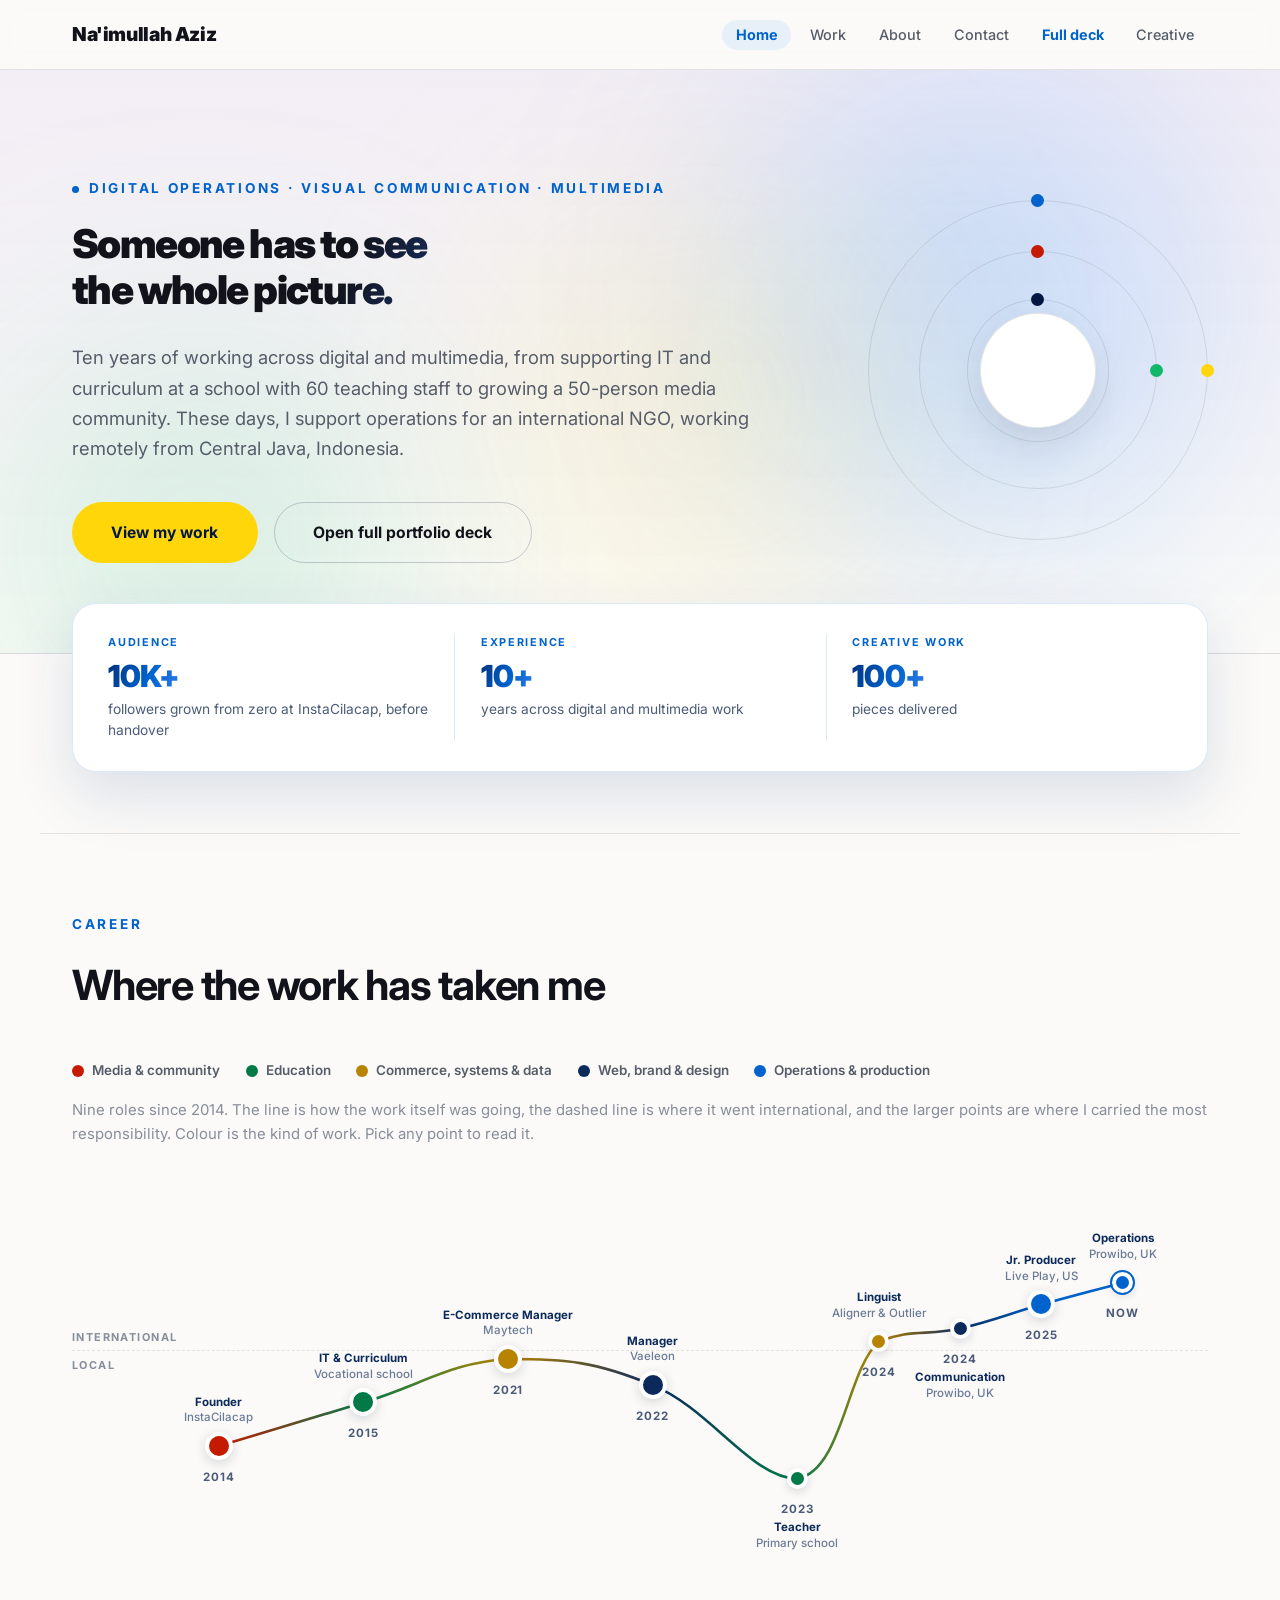
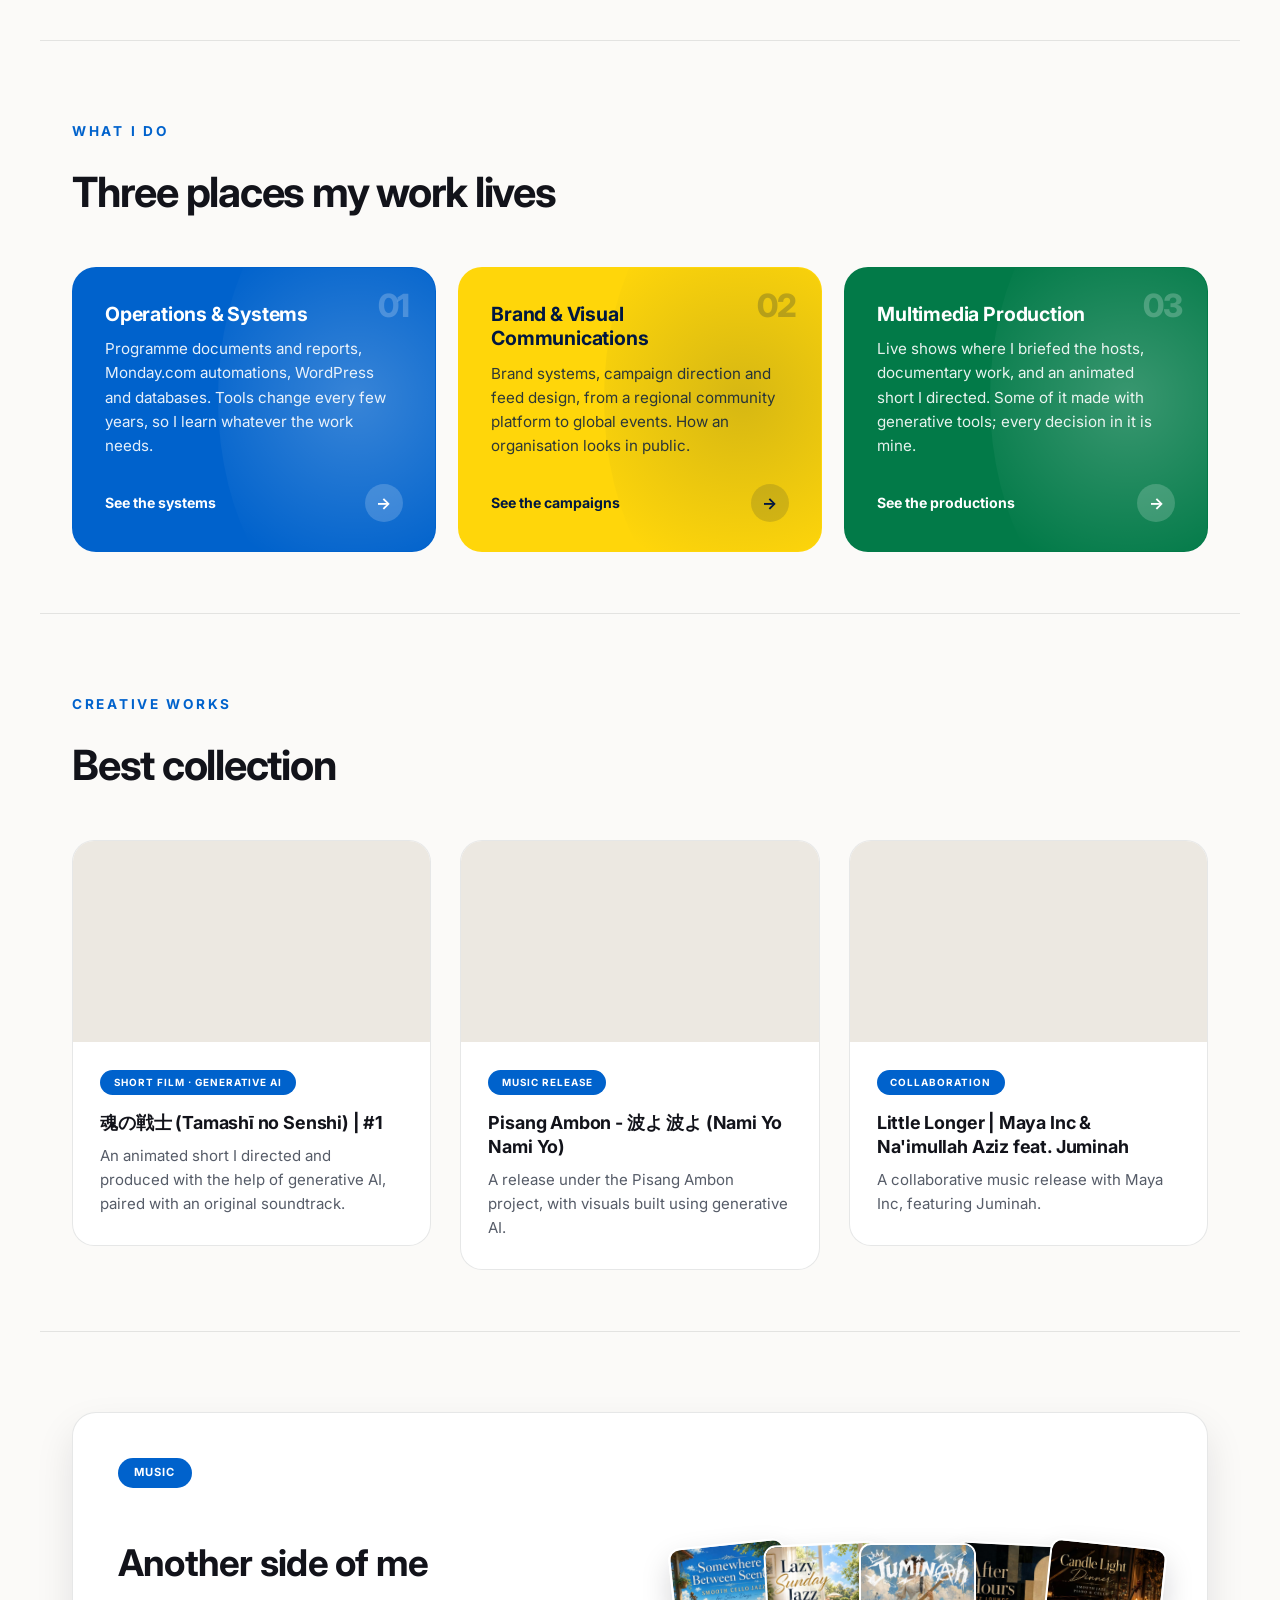
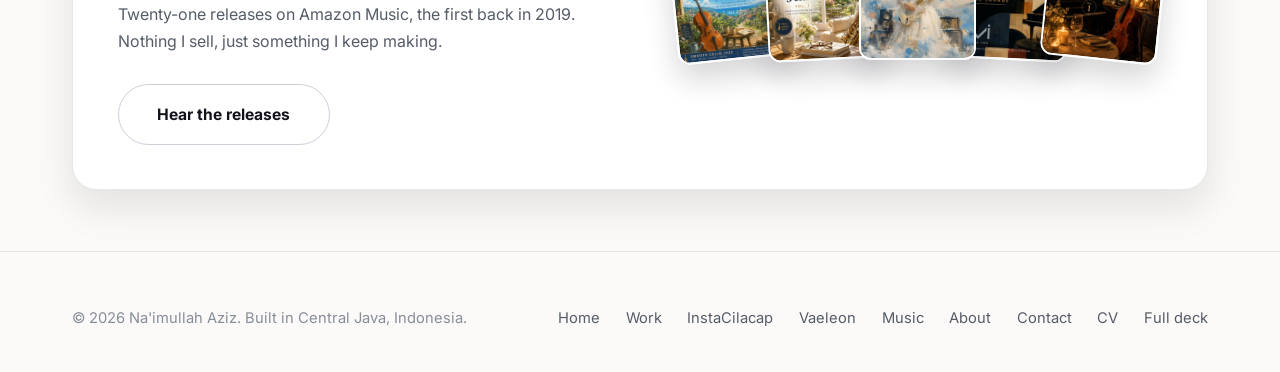
==== index.html @ 2774ae56 "Remove the Prowibo work links, and soften the home page hero The Prowibo card on the work page no lo" ====
﻿<!DOCTYPE html>
<html lang="en">
<head>
    <meta charset="UTF-8">
    <meta name="viewport" content="width=device-width, initial-scale=1.0">
    <title>Na'imullah Aziz | Digital &amp; Creative Portfolio</title>

    <!-- TODO: taruh gambar preview 1200x630 di assets/img/og-cover.jpg -->
    <meta name="description" content="Operations and communications, visual design, and multimedia production. Based in Central Java, Indonesia.">
    <link rel="canonical" href="https://naimullahaziz.github.io/">
    <meta property="og:type" content="website">
    <meta property="og:url" content="https://naimullahaziz.github.io/">
    <meta property="og:title" content="Na'imullah Aziz | Digital &amp; Creative Portfolio">
    <meta property="og:description" content="Operations and communications, visual design, and multimedia production. Based in Central Java, Indonesia.">
    <meta property="og:image" content="https://naimullahaziz.github.io/assets/img/og-cover.jpg">
    <meta name="twitter:card" content="summary_large_image">
    <meta name="twitter:title" content="Na'imullah Aziz | Digital &amp; Creative Portfolio">
    <meta name="twitter:description" content="Operations and communications, visual design, and multimedia production. Based in Central Java, Indonesia.">
    <meta name="twitter:image" content="https://naimullahaziz.github.io/assets/img/og-cover.jpg">
    <meta name="theme-color" content="#FBFAF8">

    <link rel="icon" href="data:image/svg+xml,%3Csvg xmlns='http://www.w3.org/2000/svg' viewBox='0 0 64 64'%3E%3Crect width='64' height='64' rx='14' fill='%23001741'/%3E%3Ctext x='32' y='43' font-family='Inter,Arial,sans-serif' font-size='30' font-weight='900' fill='%23ffffff' text-anchor='middle'%3ENA%3C/text%3E%3C/svg%3E">

    <script>document.documentElement.classList.add('js');</script>

    <link rel="preconnect" href="https://fonts.googleapis.com">
    <link rel="preconnect" href="https://fonts.gstatic.com" crossorigin>
    <link href="https://fonts.googleapis.com/css2?family=Inter:wght@300;400;500;700;900&display=swap" rel="stylesheet">
    <link rel="stylesheet" href="assets/css/main.css">
</head>
<body>

    <a class="skip-link" href="#main">Skip to content</a>

    <nav>
        <div class="container nav-content">
            <a class="logo" href="index.html" style="text-decoration:none;color:inherit;">Na'imullah Aziz</a>
            <button class="nav-toggle" id="nav-toggle" aria-expanded="false" aria-controls="nav-links" aria-label="Toggle navigation menu">
                <span></span>
            </button>
            <div class="nav-links" id="nav-links">
                <a href="index.html" aria-current="page">Home</a>

                <div class="nav-group">
                    <button type="button" class="nav-parent" aria-expanded="false" aria-controls="nav-work">Work</button>
                    <div class="nav-menu" id="nav-work" hidden>
                        <a href="work.html">By role</a>
                        <a href="cv.html">CV</a>
                    </div>
                </div>

                <a href="about.html">About</a>
                <a href="contact.html">Contact</a>
                <a href="#" class="nav-accent" data-deck data-iframe="https://www.canva.com/design/DAGU3RvRqQU/Gkyj56FhjJ_AcBzM4mVnHQ/view?embed">Full deck</a>

                <div class="nav-group">
                    <button type="button" class="nav-parent" aria-expanded="false" aria-controls="nav-creative">Creative</button>
                    <div class="nav-menu" id="nav-creative" hidden>
                        <a href="music.html">Music</a>
                    </div>
                </div>
            </div>
        </div>
    </nav>
    <header class="hero" id="top">
        <div class="hero-glow one" aria-hidden="true"></div>
        <div class="hero-glow two" aria-hidden="true"></div>
        <div class="hero-glow three" aria-hidden="true"></div>
        <div class="container hero-grid">
          <div class="hero-copy">
            <span class="hero-eyebrow">Digital Operations &middot; Visual Communication &middot; Multimedia</span>
            <h1>Someone has to see<br>the whole picture.</h1>
            <p>Ten years of working across digital and multimedia, from supporting IT and curriculum at a school with 60 teaching staff to growing a 50-person media community. These days, I support operations for an international NGO, working remotely from Central Java, Indonesia.</p>
            <div class="hero-actions">
                <a href="work.html" class="btn btn-cta">View my work</a>
                <button type="button" class="btn btn-ghost" data-deck data-iframe="https://www.canva.com/design/DAGU3RvRqQU/Gkyj56FhjJ_AcBzM4mVnHQ/view?embed">
                    Open full portfolio deck
                </button>
            </div>
          </div>

          <div class="hero-visual">
            <div class="orbit-wrap" aria-hidden="true">
              <div class="orbit r1"><span class="dot b"></span><span class="dot y right"></span></div>
              <div class="orbit r2"><span class="dot r"></span><span class="dot v right"></span></div>
              <div class="orbit r3"><span class="dot t"></span></div>
              <div class="orbit-core">
                <span class="rotator">
                  <span>Operations</span>
                  <span>Visual</span>
                  <span>Multimedia</span>
                </span>
              </div>
            </div>
          </div>
        </div>
    </header>

    <main id="main">
    <!-- SECTION: ANGKA SEKILAS
         Kartu melayang yang sama dengan halaman studi kasus (.meta-float),
         menumpang tepi bawah hero. Versi tiga kolom lewat .meta-float-3.
         Angkanya dihitung naik oleh main.js dari data-count; teks di dalam
         elemennya adalah nilai akhirnya, jadi tanpa JavaScript pun angkanya
         tetap benar. Semuanya harus sama dengan yang tertulis di about.html. -->
    <section id="glance" class="container">
        <div class="meta-grid meta-float meta-float-3 reveal">
            <div class="meta-item">
                <span class="meta-label">Audience</span>
                <span class="meta-value" data-count="10" data-suffix="K+">10K+</span>
                <span class="meta-note">followers grown from zero at InstaCilacap, before handover</span>
            </div>
            <div class="meta-item">
                <span class="meta-label">Experience</span>
                <span class="meta-value" data-count="10" data-suffix="+">10+</span>
                <span class="meta-note">years across digital and multimedia work</span>
            </div>
            <div class="meta-item">
                <span class="meta-label">Creative work</span>
                <span class="meta-value" data-count="100" data-suffix="+">100+</span>
                <span class="meta-note">pieces delivered</span>
            </div>
        </div>
    </section>

    <!-- SECTION: TIMELINE KARIER
         Sembilan titik, sama dengan sembilan peran di cv.html dan di
         assets/docs/naimullah-aziz-cv.pdf. Kalau salah satu berubah,
         ubah ketiganya.

         Jaraknya dua rentang, lewat data-pivot dan data-pivot-at: 2014
         sampai 2023 menempati 64% lebar, 2023 sampai sekarang 36%, masing-
         masing rata di dalam rentangnya. Rentang pertama memang sembilan
         tahun dan yang kedua tiga, jadi yang pertama harus lebih panjang.
         Tidak dibuat benar-benar sebanding waktu (itu akan 75:25), karena
         lima peran terakhir akan bertumpuk dan tidak bisa diklik. Tanggal
         aslinya tetap tertulis di tiap titik dan di jendela keterangannya.

         Kelas .is-lead menandai peran tempat dia memimpin orang.
         Jangan ditempel ke peran lain tanpa dasar. -->
    <section id="journey" class="container hue-blue">
        <div class="section-header reveal">
            <span>Career</span>
            <h2>Where the work has taken me</h2>
        </div>

        <ul class="tl-legend tl-legend-ink reveal">
            <li class="hue-red"><span class="tl-key" aria-hidden="true"></span>Media &amp; community</li>
            <li class="hue-green"><span class="tl-key" aria-hidden="true"></span>Education</li>
            <li class="hue-yellow"><span class="tl-key" aria-hidden="true"></span>Commerce, systems &amp; data</li>
            <li class="hue-navy"><span class="tl-key" aria-hidden="true"></span>Web, brand &amp; design</li>
            <li class="hue-blue"><span class="tl-key" aria-hidden="true"></span>Operations &amp; production</li>
        </ul>

        <p class="tl-hint reveal">Nine roles since 2014. The line is how the work itself was going, the dashed line is where it went international, and the larger points are where I carried the most responsibility. Colour is the kind of work. Pick any point to read it.</p>

        <div class="tl-wrap reveal">
            <div class="tl-track tl-minimal" data-labels="minimal" data-pivot="4" data-pivot-at="0.64">
                <!-- Grafik naik turun. Tinggi tiap titik datang dari data-level
                     di elemennya, dan main.js yang menggambar kurvanya melewati
                     titik-titik itu. Jadi yang diubah cukup data-level.

                     Sumbu tegaknya KONDISI KARIER menurut Na'im sendiri, bukan
                     ukuran objektif apa pun. Ukuran titik menandai besarnya
                     tanggung jawab, bisa karena memimpin orang atau karena
                     memegang klien dan anggaran besar. -->
                <!-- Garis pencapaian. Semua peran lokal ada di bawahnya dan semua
                     peran internasional di atasnya, jadi tingginya HARUS dijaga:
                     kalau ada data-level lokal yang melewati level internasional
                     terendah, garis ini kehilangan artinya. -->
                <span class="tl-band tl-band-hi" aria-hidden="true">International</span>
                <span class="tl-band tl-band-lo" aria-hidden="true">Local</span>
                <span class="tl-divider" aria-hidden="true"></span>

                <svg class="tl-path" viewBox="0 0 1200 420" preserveAspectRatio="none" aria-hidden="true">
                    <!-- d diisi main.js dari data-level, jangan ditulis tangan. -->
                    <path id="tl-route"
                          fill="none"
                          stroke-linecap="round"
                          stroke-linejoin="round"
                          vector-effect="non-scaling-stroke" />
                </svg>

                <div class="tl-item hue-red" data-zone="Local" data-level="20">
                    <button type="button" class="tl-dot is-lead" aria-haspopup="dialog"></button>
                        <span class="tl-year">2014</span>
                    <span class="tl-tag">Founder<br>InstaCilacap</span>
                    <div class="tl-details" hidden>
                        <span class="tl-when">2014 &ndash; 2015</span>
                        <h3 class="tl-role">Founder</h3>
                        <p class="tl-org">InstaCilacap &middot; Central Java, Indonesia</p>
                        <span class="cv-scope">Around 50 contributors, 9 running it</span>
                        <!-- Pratinjau foto dan tombolnya disalin main.js ke dalam
                             jendela pop-up: .tl-extra masuk setelah cv-scope,
                             .tl-cta paling akhir.

                             Berkasnya versi kecil 420px di folder thumb/, sudah
                             dipotong bujur sangkar sejak awal. Yang besar tidak
                             dipakai di sini: gambar di dalam wadah hidden tidak
                             pernah dimuat sampai disalin ke jendela, jadi kalau
                             berkasnya besar, bingkainya sempat kosong dulu.
                             SENGAJA tanpa loading="lazy" karena alasan itu. -->
                        <div class="tl-extra">
                            <a class="tl-shots" href="project-instacilacap.html" aria-label="Open the InstaCilacap case study">
                                <img src="assets/img/instacilacap/thumb/first-uploads.webp" alt="A grid of early InstaCilacap photographs of the coast, roads and daily life around the town" width="420" height="420">
                                <img src="assets/img/instacilacap/thumb/nusakambangan-kalipat.webp" alt="Members on a beach on Nusakambangan island" width="420" height="420">
                                <img src="assets/img/instacilacap/thumb/photoride-charity.webp" alt="Cyclists filling a street during the Photo Ride for Charity" width="420" height="420">
                            </a>
                        </div>
                        <ul>
                            <li><b>Founded and led a regional media community of around 50 contributors</b>, run by a core of nine covering shooting, selection and publishing across media and journalism.</li>
                            <li>Set editorial direction and coordinated contributions into a consistent publishing rhythm, then handed it to the core team on leaving.</li>
                        </ul>
                        <div class="tl-cta">
                            <a class="btn btn-cta" href="project-instacilacap.html">See the journey</a>
                        </div>
                    </div>
                </div>

                <div class="tl-item hue-green" data-level="40">
                    <button type="button" class="tl-dot is-lead" aria-haspopup="dialog"></button>
                        <span class="tl-year">2015</span>
                    <span class="tl-tag">IT &amp; Curriculum<br>Vocational school</span>
                    <div class="tl-details" hidden>
                        <span class="tl-when">Apr 2015 &ndash; Jul 2023</span>
                        <h3 class="tl-role">Vocational High School Teacher, IT &amp; Curriculum</h3>
                        <p class="tl-org">Muhammadiyah &middot; Central Java, Indonesia</p>
                        <span class="cv-scope">60 teaching staff, several hundred students</span>
                        <ul>
                            <li><b>Held IT and curriculum for a school of 60 teaching staff and several hundred students</b>, planning and coordinating the IT curriculum across year groups.</li>
                            <li><b>Brought teaching staff and students up to date</b> on current digital systems and tools, and was regularly invited to speak as a subject resource.</li>
                            <li>Built and managed the school's digital presence from scratch, covering website, YouTube and Instagram, and handed over all channels to staff.</li>
                        </ul>
                    </div>
                </div>

                <div class="tl-item hue-yellow" data-level="60">
                    <button type="button" class="tl-dot is-lead" aria-haspopup="dialog"></button>
                        <span class="tl-year">2021</span>
                    <span class="tl-tag">E-Commerce Manager<br>Maytech</span>
                    <div class="tl-details" hidden>
                        <span class="tl-when">Jan 2021 &ndash; Jul 2022</span>
                        <h3 class="tl-role">E-Commerce Manager</h3>
                        <p class="tl-org">Maytech &middot; Central Java, Indonesia</p>
                        <span class="cv-scope">Client procurement budgets up to IDR 1 billion</span>
                        <ul>
                            <li><b>Handled client procurement budgets of up to IDR 1 billion</b> covering hardware, software and chemistry laboratory equipment: sourcing, pricing, margin and catalogue through to completed sale.</li>
                            <li>Supplied IT equipment to schools through Indonesia's government procurement platform (SIPLah).</li>
                            <li>Managed the online store end to end, plus the company website, hosting, orders and buyer communication.</li>
                        </ul>
                    </div>
                </div>

                <div class="tl-item hue-navy" data-level="48">
                    <button type="button" class="tl-dot is-lead" aria-haspopup="dialog"></button>
                        <span class="tl-year">2022</span>
                    <span class="tl-tag">Manager<br>Vaeleon</span>
                    <div class="tl-details" hidden>
                        <span class="tl-when">Dec 2022 &ndash; Jan 2024</span>
                        <h3 class="tl-role">Manager</h3>
                        <p class="tl-org">Vaeleon (formerly Divity) &middot; Central Java, Indonesia</p>
                        <span class="cv-scope">Team of 5, reporting to the CEO</span>
                        <ul>
                            <li><b>Led a team of five</b>, allocating work across web and design projects and reporting to the CEO.</li>
                            <li>Delivered WordPress builds for clients, including theme and plugin setup, hosting and domains.</li>
                            <li>Oversaw brand and graphic work from client brief through to launch.</li>
                        </ul>
                        <div class="tl-cta">
                            <a class="btn btn-cta" href="project-vaeleon.html">See the brand system</a>
                        </div>
                    </div>
                </div>

                <div class="tl-item hue-green" data-level="5">
                    <button type="button" class="tl-dot" aria-haspopup="dialog"></button>
                        <span class="tl-year">2023</span>
                    <span class="tl-tag">Teacher<br>Primary school</span>
                    <div class="tl-details" hidden>
                        <span class="tl-when">Jul 2023 &ndash; Jul 2024</span>
                        <h3 class="tl-role">Elementary School Teacher</h3>
                        <p class="tl-org">Dinas Pendidikan Pemuda &amp; Olahraga &middot; Central Java, Indonesia</p>
                        <ul>
                            <li>Taught at primary level in a state school, planning and delivering daily lessons for a full class, and produced video and visual content documenting school activities.</li>
                        </ul>
                    </div>
                </div>

                <div class="tl-item hue-yellow" data-zone="International" data-level="68">
                    <button type="button" class="tl-dot" aria-haspopup="dialog"></button>
                        <span class="tl-year">2024</span>
                    <span class="tl-tag">Linguist<br>Alignerr &amp; Outlier</span>
                    <div class="tl-details" hidden>
                        <span class="tl-when">Jan 2024 &ndash; Jan 2025</span>
                        <h3 class="tl-role">Indonesian Linguist</h3>
                        <p class="tl-org">Alignerr &amp; Outlier &middot; United States &middot; Remote &middot; Freelance</p>
                        <ul>
                            <li>Reviewed and evaluated AI-generated Indonesian text for accuracy and fluency, providing written corrections to detailed platform standards.</li>
                        </ul>
                    </div>
                </div>

                <div class="tl-item hue-navy" data-level="74" data-label="below">
                    <button type="button" class="tl-dot" aria-haspopup="dialog"></button>
                        <span class="tl-year">2024</span>
                    <span class="tl-tag">Communication<br>Prowibo, UK</span>
                    <div class="tl-details" hidden>
                        <span class="tl-when">Dec 2024 &ndash; Jul 2025</span>
                        <h3 class="tl-role">Communication Assistant</h3>
                        <p class="tl-org">Professors Without Borders &middot; London, United Kingdom &middot; Remote</p>
                        <ul>
                            <li>Supported the Social Media Manager and Operations Manager, working mainly on visual design and content preparation.</li>
                            <li>Produced visual materials for campaigns promoting access to quality education.</li>
                        </ul>
                    </div>
                </div>

                <div class="tl-item hue-blue" data-level="85">
                    <button type="button" class="tl-dot is-lead" aria-haspopup="dialog"></button>
                        <span class="tl-year">2025</span>
                    <span class="tl-tag">Jr. Producer<br>Live Play, US</span>
                    <div class="tl-details" hidden>
                        <span class="tl-when">Jul 2025 &ndash; Oct 2025</span>
                        <h3 class="tl-role">Jr. Producer</h3>
                        <p class="tl-org">Live Play Mobile Inc. &middot; San Francisco, United States &middot; Remote</p>
                        <ul>
                            <li><b>Produced live host-led shows</b> under senior oversight, preparing scripts and content and briefing hosts before each session.</li>
                            <li><b>Directed hosts and players</b> through pre-show preparation and live broadcasts, running real-time technical operations and troubleshooting on air.</li>
                            <li>Worked with content and design teams to integrate visuals and interactive elements.</li>
                        </ul>
                    </div>
                </div>

                <div class="tl-item hue-blue is-now" data-level="95">
                    <button type="button" class="tl-dot" aria-haspopup="dialog"></button>
                        <span class="tl-year">Now</span>
                    <span class="tl-tag">Operations<br>Prowibo, UK</span>
                    <div class="tl-details" hidden>
                        <span class="tl-when">Oct 2025 &ndash; Present</span>
                        <h3 class="tl-role">Operations Assistant</h3>
                        <p class="tl-org">Professors Without Borders &middot; London, United Kingdom &middot; Remote</p>
                        <ul>
                            <li>Trusted to <b>organise content across programmes</b>, working to the CEO's direction within an internationally distributed team.</li>
                            <li>Manage and update website content, including programme pages and other digital materials.</li>
                            <li>Plan and publish LinkedIn and social media content, create visual materials for campaigns, and support programme documentation and online sessions.</li>
                        </ul>
                    </div>
                </div>

            </div>
        </div>

    </section>


    <!-- SECTION: RINGKASAN -->
    <section id="summary" class="container">
        <div class="section-header reveal">
            <span>What I do</span>
            <h2>Three places my work lives</h2>
        </div>
        <!-- door-cards adalah kelas khusus kartu beranda ini.
             JANGAN memakai .home-cards saja untuk menata warnanya, karena
             work.html juga memakai .home-cards untuk kartu studi kasus
             Vaeleon, dan aturannya akan ikut terbawa ke sana. -->
        <div class="home-cards door-cards">
            <a class="home-card hue-blue reveal" href="work.html#operations">
                <span class="blob" aria-hidden="true"></span>
                <span class="door-no" aria-hidden="true">01</span>
                <h3>Operations &amp; Systems</h3>
                <p>Programme documents and reports, Monday.com automations, WordPress and databases. Tools change every few years, so I learn whatever the work needs.</p>
                <span class="go">See the systems <span class="arrow" aria-hidden="true">&#8594;</span></span>
            </a>
            <a class="home-card hue-yellow reveal" href="work.html#visual">
                <span class="blob" aria-hidden="true"></span>
                <span class="door-no" aria-hidden="true">02</span>
                <h3>Brand &amp; Visual Communications</h3>
                <p>Brand systems, campaign direction and feed design, from a regional community platform to global events. How an organisation looks in public.</p>
                <span class="go">See the campaigns <span class="arrow" aria-hidden="true">&#8594;</span></span>
            </a>
            <a class="home-card hue-green reveal" href="work.html#multimedia">
                <span class="blob" aria-hidden="true"></span>
                <span class="door-no" aria-hidden="true">03</span>
                <h3>Multimedia Production</h3>
                <p>Live shows where I briefed the hosts, documentary work, and an animated short I directed. Some of it made with generative tools; every decision in it is mine.</p>
                <span class="go">See the productions <span class="arrow" aria-hidden="true">&#8594;</span></span>
            </a>
        </div>

    </section>

    <!-- SECTION: CREATIVE WORKS
         Untuk mengganti video: tukar ID di dalam src iframe.
         ID adalah bagian setelah youtu.be/ atau setelah watch?v= -->
    <section id="featured" class="container">
        <div class="section-header reveal">
            <span>Creative works</span>
            <h2>Best collection</h2>
        </div>

        <div class="video-grid">

            <div class="video-card hue-blue reveal">
                <div class="embed-frame">
                    <iframe src="https://www.youtube.com/embed/2QRPN7Cj9MU"
                            title="Tamash&#299; no Senshi, episode 1"
                            loading="lazy"
                            allow="accelerometer; autoplay; clipboard-write; encrypted-media; gyroscope; picture-in-picture; web-share"
                            referrerpolicy="strict-origin-when-cross-origin"
                            allowfullscreen></iframe>
                </div>
                <div class="video-card-body">
                    <span class="badge">Short film &middot; Generative AI</span>
                    <h3>&#39746;&#12398;&#25126;&#22763; (Tamash&#299; no Senshi) | #1</h3>
                    <p>An animated short I directed and produced with the help of generative AI, paired with an original soundtrack.</p>
                </div>
            </div>

            <div class="video-card hue-blue reveal">
                <div class="embed-frame">
                    <iframe src="https://www.youtube.com/embed/6uYwWIo1lJg"
                            title="Creative work by Na'imullah Aziz"
                            loading="lazy"
                            allow="accelerometer; autoplay; clipboard-write; encrypted-media; gyroscope; picture-in-picture; web-share"
                            referrerpolicy="strict-origin-when-cross-origin"
                            allowfullscreen></iframe>
                </div>
                <div class="video-card-body">
                    <span class="badge">Music release</span>
                    <h3>Pisang Ambon - &#27874;&#12424; &#27874;&#12424; (Nami Yo Nami Yo)</h3>
                    <p>A release under the Pisang Ambon project, with visuals built using generative AI.</p>
                </div>
            </div>

            <div class="video-card hue-blue reveal">
                <div class="embed-frame">
                    <iframe src="https://www.youtube.com/embed/gM6KjFTIxJw"
                            title="Creative work by Na'imullah Aziz"
                            loading="lazy"
                            allow="accelerometer; autoplay; clipboard-write; encrypted-media; gyroscope; picture-in-picture; web-share"
                            referrerpolicy="strict-origin-when-cross-origin"
                            allowfullscreen></iframe>
                </div>
                <div class="video-card-body">
                    <span class="badge">Collaboration</span>
                    <h3>Little Longer | Maya Inc &amp; Na'imullah Aziz feat. Juminah</h3>
                    <p>A collaborative music release with Maya Inc, featuring Juminah.</p>
                </div>
            </div>

        </div>
    </section>


    <!-- SECTION: PITA MUSIK
         Sampulnya diambil dari assets/img/music/. Untuk menukar,
         cukup ganti lima src di bawah ini. -->
    <section id="music" class="container hue-blue">
        <div class="music-band reveal">
            <div class="music-band-copy">
                <span class="badge">Music</span>
                <h2>Another side of me</h2>
                <p>Twenty-one releases on Amazon Music, the first back in 2019. Nothing I sell, just something I keep making.</p>
                <a href="music.html" class="btn btn-ghost">Hear the releases</a>
            </div>
            <div class="music-band-art" aria-hidden="true">
                <img src="assets/img/music/somewhere-between-scenes-vol1.jpg" alt="" width="500" height="500" loading="lazy">
                <img src="assets/img/music/lazy-sunday-jazz-vol1.jpg" alt="" width="500" height="500" loading="lazy">
                <img src="assets/img/music/juminah.jpg" alt="" width="500" height="500" loading="lazy">
                <img src="assets/img/music/after-hours-jazz-lounge.jpg" alt="" width="500" height="500" loading="lazy">
                <img src="assets/img/music/candle-light-dinner-vol1.jpg" alt="" width="500" height="500" loading="lazy">
            </div>
        </div>
    </section>

    </main>

    <footer>
        <div class="container footer-inner">
            <p>&copy; 2026 Na'imullah Aziz. Built in Central Java, Indonesia.</p>
            <div class="footer-links">
                <a href="index.html">Home</a>
                <a href="work.html">Work</a>
                <a href="project-instacilacap.html">InstaCilacap</a>
                <a href="project-vaeleon.html">Vaeleon</a>
                <a href="music.html">Music</a>
                <a href="about.html">About</a>
                <a href="contact.html">Contact</a>
                <a href="cv.html">CV</a>
                <a href="#" data-deck data-iframe="https://www.canva.com/design/DAGU3RvRqQU/Gkyj56FhjJ_AcBzM4mVnHQ/view?embed">Full deck</a>
            </div>
        </div>
    </footer>

    <script src="assets/js/main.js"></script>
</body>
</html>
---- assets/css/main.css ----
﻿        /* =========================================================
           TEMA TERANG (default).
           Tema gelap masih tersimpan: tambahkan data-theme="dark"
           pada tag <html> untuk menghidupkannya kembali.
           ========================================================= */
        :root {
            --bg-color: #FBFAF8;
            --surface-color: #FFFFFF;
            --surface-hover: #F4F1EC;
            --text-primary: #12131A;
            --text-secondary: #565C68;
            --text-muted: #878D99;
            --border-color: rgba(18, 19, 26, 0.10);

            --nav-bg: rgba(251, 250, 248, 0.82);
            --nav-solid: #FBFAF8;
            --hero-wash: linear-gradient(180deg, rgba(109, 40, 217, 0.06) 0%, rgba(251, 250, 248, 0) 100%);
            --chip-bg: rgba(18, 19, 26, 0.04);
            --ghost-border: rgba(0, 23, 65, 0.20);
            --img-bg: #ECE8E1;
            --placeholder-stripe: rgba(18, 19, 26, 0.04);
            --scrim: rgba(18, 19, 26, 0.45);
            --shadow-card: 0 18px 38px rgba(18, 19, 26, 0.10);
            --shadow-feature: 0 22px 46px rgba(18, 19, 26, 0.13);
            --on-accent: #FFFFFF;
            --on-media: #FFFFFF;
            --on-media-dim: rgba(255, 255, 255, 0.82);
            --media-scrim: linear-gradient(180deg, rgba(10, 10, 14, 0) 28%, rgba(10, 10, 14, 0.9) 100%);
            --headline-gradient: linear-gradient(115deg, #12131A 0%, #12131A 20%, #2563EB 42%, #7C3AED 58%, #12131A 82%);

            /* Palet lima warna.
               "deep"  dipakai untuk teks di atas latar terang (butuh 4.5:1).
               "pop"   dipakai untuk isian badge dan glow (boleh menyala).
               "on"    warna teks di atas isian pop itu. */
            /* Vaeleon: Electric Blue #007BFF, Vibrant Amber #FFB800,
               Dynamic Red #FF2A00, Deep Navy #001741.
               "deep" memakai varian Text yang lebih gelap karena panduannya
               menyatakan warna isian penuh gagal kontras pada teks seukuran body.
               "rgb" tetap memakai warna terang aslinya, karena hanya dipakai
               untuk glow dan tint yang tidak memuat teks. */
            --c-navy:   #001741;  --c-navy-pop:   #001741;  --c-navy-rgb:   0, 23, 65;     --c-navy-on:   #FFFFFF;
            --c-blue:   #0062CC;  --c-blue-pop:   #0062CC;  --c-blue-rgb:   0, 123, 255;   --c-blue-on:   #FFFFFF;
            --c-green:  #027A48;  --c-green-pop:  #027A48;  --c-green-rgb:  18, 183, 106;  --c-green-on:  #FFFFFF;
            --c-yellow: #A66A00;  --c-yellow-pop: #FFD60A;  --c-yellow-rgb: 255, 214, 10;  --c-yellow-on: #001741;
            --c-red:    #C41A00;  --c-red-pop:    #C41A00;  --c-red-rgb:    255, 42, 0;    --c-red-on:    #FFFFFF;

            --a-glow: 0.18;
            --a-soft: 0.08;
            --a-line: 0.26;

            /* Tiga cahaya di hero: biru, kuning, merah */
            --glow-a: rgba(var(--c-blue-rgb), 0.20);
            --glow-b: rgba(var(--c-green-rgb), 0.16);
            --glow-c: rgba(var(--c-yellow-rgb), 0.18);

            /* Aksen default (About, Contact, Full deck) */
            --accent-color: var(--c-blue);
            --accent-pop: var(--c-blue-pop);
            --accent-rgb: var(--c-blue-rgb);
            --on-pop: var(--c-blue-on);

            /* Turunan ini otomatis ikut --accent-rgb tiap section */
            --accent-glow: rgba(var(--accent-rgb), var(--a-glow));
            --accent-soft: rgba(var(--accent-rgb), var(--a-soft));
            --accent-line: rgba(var(--accent-rgb), var(--a-line));

            /* Tuas jarak */
            --section-pad-top: 5rem;
            --section-pad-bottom: 3.8rem;
            --section-header-gap: 2.6rem;
            --badge-gap: 2.4rem;
        }

        :root[data-theme="dark"] {
            --bg-color: #070B14;
            --surface-color: #101A2E;
            --surface-hover: #1B2842;
            --text-primary: #FFFFFF;
            --text-secondary: #A6AFBE;
            --text-muted: #7A8494;
            --border-color: rgba(255, 255, 255, 0.08);

            --nav-bg: rgba(7, 11, 20, 0.85);
            --nav-solid: #070B14;
            --hero-wash: linear-gradient(180deg, rgba(16, 26, 46, 0.5) 0%, rgba(7, 11, 20, 0) 100%);
            --chip-bg: rgba(255, 255, 255, 0.05);
            --ghost-border: rgba(255, 255, 255, 0.18);
            --img-bg: #16203A;
            --placeholder-stripe: rgba(255, 255, 255, 0.025);
            --scrim: rgba(0, 0, 0, 0.85);
            --shadow-card: 0 20px 40px rgba(0, 0, 0, 0.4);
            --shadow-feature: 0 24px 50px rgba(0, 0, 0, 0.45);
            --on-accent: #06080F;
            --headline-gradient: linear-gradient(115deg, #ffffff 0%, #ffffff 20%, #60A5FA 42%, #A78BFA 58%, #ffffff 82%);

            --c-navy:   #7FA8FF;  --c-navy-pop:   #7FA8FF;  --c-navy-rgb:   127, 168, 255; --c-navy-on:  #001741;
            --c-blue:   #4DA3FF;  --c-blue-pop:   #4DA3FF;  --c-blue-rgb:   0, 123, 255;  --c-blue-on:   #001741;
            --c-green:  #3DD68C;  --c-green-pop:  #3DD68C;  --c-green-rgb:  18, 183, 106; --c-green-on:  #00291A;
            --c-yellow: #FFB800;  --c-yellow-pop: #FFB800;  --c-yellow-rgb: 255, 184, 0;  --c-yellow-on: #001741;
            --c-red:    #FF7A5C;  --c-red-pop:    #FF7A5C;  --c-red-rgb:    255, 42, 0;   --c-red-on:    #2B0900;

            --a-glow: 0.16;
            --a-soft: 0.14;
            --a-line: 0.36;

            --glow-a: rgba(var(--c-blue-rgb), 0.16);
            --glow-b: rgba(var(--c-red-rgb), 0.12);
            --glow-c: rgba(var(--c-yellow-rgb), 0.12);
        }

        /* Satu warna per section. Cukup ganti empat baris ini untuk menukar
           warna sebuah section; glow, badge, border dan link ikut sendiri. */
        #featured {
            --accent-color: var(--c-blue);
            --accent-pop: var(--c-blue-pop);
            --accent-rgb: var(--c-blue-rgb);
            --on-pop: var(--c-blue-on);
        }
        #work {
            --accent-color: var(--c-blue);
            --accent-pop: var(--c-blue-pop);
            --accent-rgb: var(--c-blue-rgb);
            --on-pop: var(--c-blue-on);
        }
        #campaigns {
            --accent-color: var(--c-blue);
            --accent-pop: var(--c-blue-pop);
            --accent-rgb: var(--c-blue-rgb);
            --on-pop: var(--c-blue-on);
        }
        #multimedia {
            --accent-color: var(--c-blue);
            --accent-pop: var(--c-blue-pop);
            --accent-rgb: var(--c-blue-rgb);
            --on-pop: var(--c-blue-on);
        }

        * { box-sizing: border-box; margin: 0; padding: 0; }

        html { scroll-behavior: smooth; }

        body {
            font-family: 'Inter', sans-serif;
            background-color: var(--bg-color);
            color: var(--text-primary);
            line-height: 1.6;
            -webkit-font-smoothing: antialiased;
            overflow-x: hidden;
        }

        .container {
            max-width: 1200px;
            margin: 0 auto;
            /* Longhand, bukan shorthand: `padding: 0 2rem` akan menimpa
               padding-top/bottom milik `section` dan jaraknya jadi nol. */
            padding-left: 2rem;
            padding-right: 2rem;
        }

        :focus-visible {
            outline: 2px solid var(--accent-color);
            outline-offset: 3px;
            border-radius: 6px;
        }

        .skip-link {
            position: absolute; left: -9999px; top: 0; z-index: 200;
            background: var(--accent-color); color: var(--on-accent);
            padding: 0.8rem 1.4rem; font-weight: 700; border-radius: 0 0 8px 0;
        }
        .skip-link:focus { left: 0; }

        /* --- NAVBAR --- */
        nav {
            position: sticky;
            top: 0;
            background: var(--nav-bg);
            backdrop-filter: blur(12px);
            -webkit-backdrop-filter: blur(12px);
            border-bottom: 1px solid var(--border-color);
            z-index: 100;
            padding: 1.2rem 0;
            animation: fadeInDown 0.8s ease forwards;
        }
        .nav-content { display: flex; justify-content: space-between; align-items: center; }
        .logo { font-weight: 900; font-size: 1.2rem; letter-spacing: -0.02em; }
        .nav-links a {
            color: var(--text-secondary);
            text-decoration: none;
            margin-left: 0.35rem;
            font-size: 0.9rem;
            font-weight: 500;
            transition: color 0.3s ease;
        }
        .nav-links a:hover { color: var(--accent-color); }

        /* Pil lembut yang memudar masuk, dan menetap di halaman aktif */
        .nav-links a {
            position: relative;
            padding: 0.4rem 0.85rem;
            border-radius: 100px;
            transition: color 0.3s ease, background-color 0.35s ease;
        }
        .nav-links a:hover,
        .nav-links a:focus-visible,
        .nav-links a[aria-current="page"] {
            background: var(--accent-soft);
            color: var(--accent-color);
        }

        /* Menu masuk satu per satu saat halaman dimuat */
        .js .nav-links a { animation: navIn 0.55s cubic-bezier(0.2, 0.8, 0.2, 1) backwards; }
        .js .nav-links a:nth-child(1) { animation-delay: 0.18s; }
        .js .nav-links a:nth-child(2) { animation-delay: 0.26s; }
        .js .nav-links a:nth-child(3) { animation-delay: 0.34s; }
        .js .nav-links a:nth-child(4) { animation-delay: 0.42s; }
        .js .nav-links a:nth-child(5) { animation-delay: 0.50s; }
        .js .nav-links a:nth-child(6) { animation-delay: 0.58s; }
        @keyframes navIn {
            from { opacity: 0; transform: translateY(-9px); }
            to   { opacity: 1; transform: none; }
        }
        .nav-links a.nav-accent { color: var(--c-blue); font-weight: 700; }
        .nav-links a.nav-accent:hover { color: var(--text-primary); }

        .nav-toggle {
            display: none;
            background: var(--chip-bg);
            border: 1px solid var(--border-color);
            color: var(--text-primary);
            width: 44px; height: 44px;
            border-radius: 12px;
            cursor: pointer;
            align-items: center; justify-content: center;
            padding: 0;
        }
        .nav-toggle span {
            display: block; width: 18px; height: 2px; background: currentColor;
            position: relative; transition: background 0.2s ease;
        }
        .nav-toggle span::before,
        .nav-toggle span::after {
            content: ''; position: absolute; left: 0; width: 18px; height: 2px;
            background: currentColor; transition: transform 0.25s ease;
        }
        .nav-toggle span::before { top: -6px; }
        .nav-toggle span::after { top: 6px; }
        .nav-toggle[aria-expanded="true"] span { background: transparent; }
        .nav-toggle[aria-expanded="true"] span::before { transform: translateY(6px) rotate(45deg); }
        .nav-toggle[aria-expanded="true"] span::after { transform: translateY(-6px) rotate(-45deg); }

        /* --- HERO --- */
        .hero {
            position: relative;
            padding: 12vh 0 10vh;
            background: var(--hero-wash);
            border-bottom: 1px solid var(--border-color);
            overflow: hidden;
            animation: fadeInUp 1s ease forwards;
        }
        .hero .container { position: relative; z-index: 1; }

        .hero-grid {
            display: grid;
            grid-template-columns: 1.3fr 0.7fr;
            gap: 3rem;
            align-items: center;
        }

        /* --- ORBIT: elemen hidup di samping hero --- */
        .hero-visual {
            position: relative;
            width: 100%;
            max-width: 340px;
            margin-left: auto;
            display: flex;
            justify-content: center;
        }

        /* Wadah orbit */
        .orbit-wrap {
            position: relative;
            width: 100%;
            max-width: 340px;
            aspect-ratio: 1 / 1;
            display: grid;
            place-items: center;
        }
        .orbit {
            position: absolute;
            inset: 0;
            margin: auto;
            border-radius: 50%;
            border: 1px solid var(--border-color);
        }
        .orbit.r1 { width: 100%; height: 100%; animation: spin 26s linear infinite; }
        .orbit.r2 { width: 70%; height: 70%; animation: spin 18s linear infinite reverse; }
        .orbit.r3 { width: 42%; height: 42%; animation: spin 12s linear infinite; }

        .orbit .dot {
            position: absolute;
            width: 13px; height: 13px;
            border-radius: 50%;
            top: -7px; left: 50%;
            margin-left: -6.5px;
        }
        /* Titik orbit murni dekorasi dan tidak mengklaim status apa pun,
           jadi di sinilah kelima warna boleh tampil bersama. */
        .orbit .dot.b { background: var(--c-blue); }
        .orbit .dot.y { background: var(--c-yellow-pop); }
        .orbit .dot.r { background: var(--c-red); }
        .orbit .dot.v { background: #12B76A; }
        .orbit .dot.t { background: var(--c-navy); }
        .orbit .dot.right { top: 50%; left: auto; right: -7px; margin: -6.5px 0 0 0; }

        .orbit-core {
            position: relative;
            z-index: 2;
            width: 34%;
            aspect-ratio: 1 / 1;
            border-radius: 50%;
            background: var(--surface-color);
            border: 1px solid var(--border-color);
            box-shadow: var(--shadow-card);
            display: grid;
            place-items: center;
            text-align: center;
        }
        .orbit-core .rotator {
            position: relative;
            display: block;
            width: 100%;
            height: 1.2em;
            font-size: 0.75rem;
            font-weight: 700;
            text-transform: uppercase;
            letter-spacing: 0.08em;
            white-space: nowrap;
        }
        .orbit-core .rotator span {
            position: absolute;
            inset: 0;
            display: grid;
            place-items: center;
            opacity: 0;
            animation: rotateWord 9s infinite;
        }
        /* Tiga kata, sama dengan tiga pintu "What I do" dan warnanya:
           Operations biru, Visual kuning (varian gelap supaya terbaca di
           atas putih), Multimedia hijau. Satu kata tampil 3 detik; kalau
           jumlah katanya berubah, durasi animasi dan persen di rotateWord
           harus ikut dihitung ulang. */
        .orbit-core .rotator span:nth-child(1) { color: var(--c-blue);   animation-delay: 0s; }
        .orbit-core .rotator span:nth-child(2) { color: var(--c-yellow); animation-delay: 3s; }
        .orbit-core .rotator span:nth-child(3) { color: var(--c-green);  animation-delay: 6s; }

        @keyframes spin { to { transform: rotate(360deg); } }
        @keyframes rotateWord {
            0%    { opacity: 0; transform: translateY(6px); }
            5%    { opacity: 1; transform: translateY(0); }
            30%   { opacity: 1; transform: translateY(0); }
            35%   { opacity: 0; transform: translateY(-6px); }
            100%  { opacity: 0; transform: translateY(-6px); }
        }

        /* Titik berdenyut di depan eyebrow */
        .hero-eyebrow::before {
            content: '';
            display: inline-block;
            width: 7px; height: 7px;
            border-radius: 50%;
            background: var(--accent-color);
            margin-right: 10px;
            vertical-align: middle;
            animation: livePulse 2.4s ease-in-out infinite;
        }
        @keyframes livePulse {
            0%, 100% { opacity: 1; transform: scale(1); }
            50%      { opacity: 0.35; transform: scale(0.75); }
        }

        .hero-glow {
            position: absolute;
            border-radius: 50%;
            filter: blur(130px);
            pointer-events: none;
            z-index: 0;
        }
        .hero-glow.one {
            top: 2%; right: 6%;
            width: 40vw; height: 40vw; max-width: 460px; max-height: 460px;
            background: var(--glow-a);
            animation: pulseGlow 7s ease-in-out infinite alternate;
        }
        .hero-glow.two {
            bottom: -16%; left: 0%;
            width: 34vw; height: 34vw; max-width: 400px; max-height: 400px;
            background: var(--glow-b);
            animation: pulseGlow 9s ease-in-out infinite alternate-reverse;
        }
        .hero-glow.three {
            top: 28%; left: 42%;
            width: 26vw; height: 26vw; max-width: 330px; max-height: 330px;
            background: var(--glow-c);
            animation: pulseGlow 11s ease-in-out infinite alternate;
        }

        .hero-eyebrow {
            color: var(--accent-color);
            font-size: 0.85rem;
            text-transform: uppercase;
            letter-spacing: 0.2em;
            font-weight: 700;
            display: block;
            margin-bottom: 1.4rem;
        }
        .hero h1 {
            /* Hero kini dua kolom, jadi kolom teks lebarnya sekitar 700px.
               2.8rem adalah batas agar "Crafting Digital Experiences &"
               tetap muat dalam satu baris di sana. */
            font-size: clamp(2rem, 3.1vw, 2.8rem);
            font-weight: 900;
            line-height: 1.15;
            letter-spacing: -0.04em;
            margin-bottom: 1.8rem;
            background: var(--headline-gradient);
            background-size: 200% auto;
            -webkit-background-clip: text;
            background-clip: text;
            -webkit-text-fill-color: transparent;
            animation: gradientShine 5s linear infinite;
        }
        .hero p {
            font-size: 1.15rem;
            color: var(--text-secondary);

            margin-bottom: 2.4rem;
            font-weight: 400;
            line-height: 1.65;
        }
        .hero-actions { display: flex; flex-wrap: wrap; gap: 1rem; }

        .btn {
            display: inline-flex;
            align-items: center;
            gap: 8px;
            padding: 1.05rem 2.4rem;
            background-color: var(--c-navy);
            color: #FFFFFF;
            text-decoration: none;
            font-weight: 700;
            font-size: 0.98rem;
            border: 1px solid transparent;
            border-radius: 50px;
            transition: all 0.3s ease;
            cursor: pointer;
            font-family: inherit;
        }
        .btn:hover {
            background-color: var(--accent-pop);
            color: var(--on-pop);
            box-shadow: 0 0 25px var(--accent-glow);
            transform: translateY(-3px);
        }
        /* Satu ajakan utama per halaman. Panduannya menyebut amber berteks
           Deep Navy mencapai 10,3:1 dan justru mengalahkan tombol biru. */
        .btn-cta {
            background-color: var(--c-yellow-pop);
            color: var(--c-navy);
        }
        .btn-cta:hover {
            background-color: var(--c-blue-pop);
            color: #FFFFFF;
            box-shadow: 0 0 25px rgba(var(--c-blue-rgb), 0.35);
        }

        .btn-ghost {
            background: transparent;
            color: var(--text-primary);
            border-color: var(--ghost-border);
        }
        .btn-ghost:hover {
            background: transparent;
            border-color: var(--accent-color);
            color: var(--accent-color);
            box-shadow: 0 0 25px var(--accent-glow);
        }

        @keyframes gradientShine { to { background-position: 200% center; } }
        @keyframes pulseGlow {
            0% { transform: scale(0.9); opacity: 0.45; }
            100% { transform: scale(1.15); opacity: 0.85; }
        }
        @keyframes fadeInUp {
            from { opacity: 0; transform: translateY(20px); }
            to { opacity: 1; transform: translateY(0); }
        }
        @keyframes fadeInDown {
            from { opacity: 0; transform: translateY(-20px); }
            to { opacity: 1; transform: translateY(0); }
        }

        /* --- SECTION SHELL --- */
        section {
            padding-top: var(--section-pad-top);
            padding-bottom: var(--section-pad-bottom);
            border-top: 1px solid var(--border-color);
        }
        section:first-of-type { border-top: none; }
        section, .hero { scroll-margin-top: 92px; }

        .section-header { margin-bottom: var(--section-header-gap); }
        .section-header h2 {
            font-size: clamp(1.9rem, 4vw, 2.6rem);
            font-weight: 700;
            letter-spacing: -0.03em;
            margin-top: 1rem;
        }
        .section-header span {
            color: var(--accent-color);
            font-size: 0.85rem;
            text-transform: uppercase;
            letter-spacing: 0.2em;
            font-weight: 700;
            display: block;
        }

        /* --- ABOUT --- */
        .about-grid {
            display: grid;
            grid-template-columns: 1.4fr 1fr;
            gap: 4rem;
            align-items: start;
        }
        .about-grid p {
            color: var(--text-secondary);
            font-size: 1.05rem;
            font-weight: 400;
            line-height: 1.7;
            margin-bottom: 1.2rem;
        }
        .about-grid p:last-child { margin-bottom: 0; }
        .about-grid strong { color: var(--text-primary); font-weight: 700; }

        .stat-stack { display: grid; gap: 1rem; }
        .stat {
            background: var(--surface-color);
            border: 1px solid var(--border-color);
            border-radius: 18px;
            padding: 1.6rem 1.8rem;
        }
        .stat .num {
            font-size: 2.1rem;
            font-weight: 900;
            letter-spacing: -0.03em;
            color: var(--accent-color);
            line-height: 1.2;
        }
        .stat .label {
            font-size: 0.9rem;
            color: var(--text-secondary);
            line-height: 1.5;
        }

        /* --- SKILLS --- */
        .skill-groups {
            display: grid;
            grid-template-columns: repeat(auto-fit, minmax(240px, 1fr));
            gap: 2rem;
            margin-top: 3rem;
            padding-top: 3rem;
            border-top: 1px solid var(--border-color);
        }
        .skill-group h3 {
            font-size: 0.82rem;
            text-transform: uppercase;
            letter-spacing: 0.16em;
            color: var(--text-muted);
            font-weight: 700;
            margin-bottom: 1.1rem;
        }
        .tag-row { display: flex; flex-wrap: wrap; gap: 0.6rem; }
        .tag {
            font-size: 0.86rem;
            font-weight: 500;
            color: var(--text-secondary);
            background: var(--chip-bg);
            border: 1px solid var(--border-color);
            border-radius: 100px;
            padding: 0.42rem 1rem;
            transition: all 0.25s ease;
        }
        .tag:hover {
            color: var(--accent-color);
            border-color: var(--accent-line);
            background: var(--accent-soft);
        }

        /* --- KOLEKSI VIDEO --- */
        .video-grid {
            display: grid;
            grid-template-columns: repeat(auto-fit, minmax(300px, 1fr));
            gap: 1.8rem;
            align-items: start;
        }
        .video-card {
            position: relative;
            background: var(--surface-color);
            border: 1px solid var(--border-color);
            border-radius: 22px;
            overflow: hidden;
            transition: border-color 0.35s ease, transform 0.4s cubic-bezier(0.2, 0.8, 0.2, 1), box-shadow 0.4s ease;
        }
        .video-card:hover {
            transform: translateY(-4px);
            border-color: var(--accent-line);
            box-shadow: var(--shadow-card), 0 0 34px var(--accent-glow);
        }
        .video-card::before {
            content: '';
            position: absolute; top: 0; left: 0; right: 0; height: 2px;
            background: var(--accent-pop);
            transform: scaleX(0); transform-origin: left center;
            transition: transform 0.5s cubic-bezier(0.2, 0.8, 0.2, 1);
            pointer-events: none;
            z-index: 5;
        }
        .video-card:hover::before { transform: scaleX(1); }

        .video-card .embed-frame { border: none; border-radius: 0; }
        .video-card-body { padding: 1.6rem 1.7rem 1.8rem; }
        .video-card-body h3 {
            font-size: 1.12rem;
            font-weight: 700;
            letter-spacing: -0.01em;
            line-height: 1.35;
            margin-bottom: 0.55rem;
        }
        .video-card-body p {
            color: var(--text-secondary);
            font-size: 0.94rem;
            line-height: 1.6;
        }
        .video-card-body .badge {
            margin-bottom: 1rem;
            font-size: 0.62rem;
            padding: 0.3rem 0.78rem;
        }

        /* --- CARDS --- */
        .bento-grid {
            display: grid;
            grid-template-columns: repeat(auto-fit, minmax(320px, 1fr));
            gap: 2.5rem;
        }
        .bento-grid.large { grid-template-columns: repeat(auto-fit, minmax(400px, 1fr)); }

        .card {
            background: var(--surface-color);
            border: 1px solid var(--border-color);
            border-radius: 24px;
            transition: background 0.4s ease, border-color 0.4s ease, transform 0.4s cubic-bezier(0.2, 0.8, 0.2, 1), box-shadow 0.4s ease;
            position: relative;
            overflow: hidden;
            display: flex;
            flex-direction: column;
            cursor: pointer;
        }
        .card:hover,
        .card:focus-visible {
            border-color: var(--accent-line);
            transform: translateY(-6px);
            box-shadow: var(--shadow-card), 0 0 40px var(--accent-glow);
        }

        /* Garis aksen yang ditarik dari kiri saat hover */
        .card::before {
            content: '';
            position: absolute;
            top: 0; left: 0; right: 0; height: 2px;
            background: var(--accent-pop);
            transform: scaleX(0);
            transform-origin: left center;
            transition: transform 0.55s cubic-bezier(0.2, 0.8, 0.2, 1);
            pointer-events: none;
            z-index: 5;
        }
        .card:hover::before,
        .card:focus-visible::before { transform: scaleX(1); }

        /* Sorot lembut yang mengikuti kursor, dipakai semua kartu */
        .card::after,
        .sub-card::after,
        .home-card::after,
        .video-card::after,
        .rule-card::after,
        .stat::after {
            content: '';
            position: absolute;
            inset: 0;
            pointer-events: none;
            z-index: 4;
            background: radial-gradient(420px circle at var(--mx, 50%) var(--my, 50%),
                        rgba(var(--accent-rgb), 0.10), transparent 62%);
            opacity: 0;
            transition: opacity 0.4s ease;
        }
        .card:hover::after,
        .sub-card:hover::after,
        .home-card:hover::after,
        .video-card:hover::after,
        .rule-card:hover::after,
        .stat:hover::after { opacity: 1; }

        /* display:inline-block itu wajib. Sebagai span inline biasa,
           margin-bottom-nya diabaikan browser dan badge menempel ke judul. */
        .badge {
            display: inline-block;
            align-self: flex-start;
            padding: 0.38rem 0.95rem;
            background: var(--accent-pop);
            color: var(--on-pop);
            border-radius: 100px;
            font-size: 0.7rem;
            font-weight: 700;
            text-transform: uppercase;
            letter-spacing: 0.1em;
            line-height: 1.4;
            margin-bottom: var(--badge-gap);
            border: 1px solid transparent;
        }

        .role-period {
            display: block;
            font-size: 0.72rem;
            font-weight: 700;
            text-transform: uppercase;
            letter-spacing: 0.14em;
            color: var(--text-muted);
            margin-bottom: 0.5rem;
        }

        .card h3 {
            font-size: 1.45rem;
            font-weight: 700;
            margin-bottom: 1rem;
            letter-spacing: -0.02em;
            line-height: 1.3;
        }
        .card p {
            color: var(--text-secondary);
            font-size: 1rem;
            font-weight: 400;
            line-height: 1.6;
        }
        .card strong { color: var(--text-primary); }

        .visual-card .img-container {
            width: 100%;
            height: 240px;
            background: var(--img-bg);
            overflow: hidden;
            position: relative;
        }
        .visual-card.tall .img-container { height: 340px; }

        /* Placeholder yang tampil kalau gambar belum ada / gagal dimuat */
        .img-container::before,
        .sub-card-img::before {
            content: 'Visual coming soon';
            position: absolute;
            inset: 0;
            display: grid;
            place-items: center;
            font-size: 0.72rem;
            letter-spacing: 0.18em;
            text-transform: uppercase;
            font-weight: 700;
            color: var(--text-muted);
            background:
                repeating-linear-gradient(135deg, var(--placeholder-stripe) 0 12px, transparent 12px 24px),
                var(--img-bg);
        }
        .img-container img,
        .sub-card-img img { position: relative; z-index: 1; }

        .visual-card .img-container img {
            width: 100%;
            height: 100%;
            object-fit: cover;
            transition: transform 0.5s ease;
        }
        .visual-card:hover .img-container img { transform: scale(1.05); }

        /* Lapisan warna tipis yang naik di atas gambar saat hover */
        .visual-card .img-container::after {
            content: '';
            position: absolute;
            inset: 0;
            z-index: 2;
            background: rgba(var(--accent-rgb), 0.22);
            opacity: 0;
            transition: opacity 0.45s ease;
            pointer-events: none;
        }
        .visual-card:hover .img-container::after,
        .visual-card:focus-visible .img-container::after { opacity: 1; }

        .gallery-indicator {
            position: absolute;
            top: 50%; left: 50%;
            transform: translate(-50%, -50%) scale(0.88);
            background: var(--c-yellow-pop);
            color: var(--c-navy);
            padding: 11px 24px;
            border-radius: 50px;
            font-size: 0.84rem;
            font-weight: 700;
            opacity: 0;
            transition: opacity 0.35s ease, transform 0.5s cubic-bezier(0.2, 1.3, 0.4, 1);
            pointer-events: none;
            border: none;
            letter-spacing: 0.04em;
            z-index: 3;
        }
        /* Amber saat muncul, biru saat kartunya ditekan, mengikuti pola
           tombol utama di hero. */
        .visual-card:active .gallery-indicator,
        .sub-card:active .sub-gallery-indicator {
            background: var(--c-blue-pop);
            color: #FFFFFF;
        }

        .visual-card:hover .gallery-indicator,
        .visual-card:focus-visible .gallery-indicator {
            opacity: 1;
            transform: translate(-50%, -50%) scale(1);
        }

        .visual-card .content { padding: 2.6rem; }

        /* Kartu lebar */
        .card-wide { grid-column: 1 / -1; flex-direction: row; }
        .card-wide .img-container { width: 50%; height: auto; min-height: 320px; }
        .card-wide .content {
            width: 50%;
            display: flex;
            flex-direction: column;
            justify-content: center;
        }

        .hidden-details { display: none; }

        /* --- MODAL 1: PROJECT --- */
        .modal-project {
            display: none; position: fixed; z-index: 9998; inset: 0;
            background-color: var(--scrim);
            backdrop-filter: blur(10px); justify-content: center; align-items: center; padding: 2rem;
        }
        .modal-project-content {
            position: relative; background: var(--bg-color); border: 1px solid var(--border-color);
            border-radius: 24px; max-width: 1100px; width: 100%; display: flex; flex-direction: column;
            overflow: hidden; box-shadow: 0 25px 50px rgba(0, 0, 0, 0.25); max-height: 90vh;
            animation: scaleIn 0.3s cubic-bezier(0.16, 1, 0.3, 1);
        }
        @keyframes scaleIn {
            from { opacity: 0; transform: scale(0.95); }
            to { opacity: 1; transform: scale(1); }
        }

        .modal-header { padding: 3rem; background: var(--surface-color); border-bottom: 1px solid var(--border-color); }
        .modal-header h2 { font-size: 2.1rem; color: var(--text-primary); margin-bottom: 1.1rem; letter-spacing: -0.02em; padding-right: 3rem; line-height: 1.25; }
        .modal-header p { font-size: 1.05rem; color: var(--text-secondary); line-height: 1.65; }
        .modal-header strong { color: var(--text-primary); }

        .modal-body { padding: 3rem; overflow-y: auto; background: var(--bg-color); }

        .sub-grid { display: grid; grid-template-columns: repeat(auto-fill, minmax(300px, 1fr)); gap: 2.2rem; }
        .sub-card {
            background: var(--surface-color); border: 1px solid var(--border-color);
            border-radius: 20px; overflow: hidden; transition: all 0.3s ease; cursor: pointer;
            position: relative;
        }
        .sub-card:hover,
        .sub-card:focus-visible { transform: translateY(-4px); border-color: var(--accent-line); box-shadow: var(--shadow-card); }
        .sub-card::before {
            content: '';
            position: absolute; top: 0; left: 0; right: 0; height: 2px;
            background: var(--accent-pop);
            transform: scaleX(0); transform-origin: left center;
            transition: transform 0.5s cubic-bezier(0.2, 0.8, 0.2, 1);
            pointer-events: none;
            z-index: 5;
        }
        .sub-card:hover::before, .sub-card:focus-visible::before { transform: scaleX(1); }

        .sub-card-img { width: 100%; height: 220px; background: var(--img-bg); position: relative; overflow: hidden; }
        .sub-card-img img { width: 100%; height: 100%; object-fit: cover; transition: transform 0.4s; }
        .sub-card:hover .sub-card-img img { transform: scale(1.05); }

        .sub-gallery-indicator {
            position: absolute; bottom: 12px; right: 12px;
            background: var(--c-yellow-pop);
            color: var(--c-navy); padding: 6px 14px; border-radius: 20px; font-size: 0.78rem; font-weight: 700;
            border: none; opacity: 0; transition: 0.3s; z-index: 3;
        }
        .sub-card:hover .sub-gallery-indicator,
        .sub-card:focus-visible .sub-gallery-indicator { opacity: 1; }

        .sub-card-content { padding: 2rem; }
        .sub-card-content h4 { font-size: 1.2rem; color: var(--text-primary); margin-bottom: 0.9rem; line-height: 1.3; }
        .sub-card-content p { font-size: 0.96rem; color: var(--text-secondary); line-height: 1.6; }

        .close-btn {
            position: absolute; top: 25px; right: 30px; width: 44px; height: 44px;
            background: var(--chip-bg); border-radius: 50%; color: var(--text-primary); font-size: 26px;
            display: flex; justify-content: center; align-items: center; cursor: pointer;
            transition: all 0.3s; z-index: 10; border: 1px solid var(--border-color);
            font-family: inherit; line-height: 1; padding: 0;
        }
        .close-btn:hover { background: var(--accent-color); color: var(--on-accent); border-color: var(--accent-color); }

        /* --- MODAL 2: GALLERY (kotak, bukan layar penuh) --- */
        .modal-gallery {
            display: none; position: fixed; z-index: 9999; inset: 0;
            background-color: var(--scrim);
            backdrop-filter: blur(10px);
            -webkit-backdrop-filter: blur(10px);
            justify-content: center; align-items: center;
            padding: 2rem;
        }
        .gallery-box {
            position: relative;
            width: 100%;
            max-width: 980px;
            max-height: 88vh;
            background: var(--bg-color);
            border: 1px solid var(--border-color);
            border-radius: 24px;
            overflow: hidden;
            display: flex;
            flex-direction: column;
            box-shadow: 0 25px 50px rgba(0, 0, 0, 0.3);
            animation: scaleIn 0.3s cubic-bezier(0.16, 1, 0.3, 1);
        }
        .gallery-wrapper {
            position: relative;
            width: 100%;
            height: 56vh;
            flex-shrink: 0;
            background: var(--img-bg);
            display: flex; justify-content: center; align-items: center;
            padding: 0;
        }
        .gallery-wrapper img {
            max-width: 100%; max-height: 100%; object-fit: contain;
            transition: opacity 0.2s ease;
        }

        /* Tombol di atas gambar pakai kaca gelap, supaya terbaca di foto apa pun */
        .gallery-close {
            position: absolute; top: 14px; right: 16px;
            width: 40px; height: 40px; border-radius: 50%;
            display: flex; justify-content: center; align-items: center;
            color: #fff; font-size: 24px;
            background: rgba(10, 10, 14, 0.55);
            border: 1px solid rgba(255, 255, 255, 0.3);
            backdrop-filter: blur(6px);
            cursor: pointer; z-index: 100; transition: all 0.3s;
            font-family: inherit; line-height: 1; padding: 0;
        }
        .gallery-close:hover { background: var(--accent-color); color: var(--on-accent); border-color: var(--accent-color); }

        .gallery-nav {
            position: absolute; top: 28vh; transform: translateY(-50%);
            width: 44px; height: 44px; display: flex; justify-content: center; align-items: center;
            color: #fff; font-size: 20px;
            background: rgba(10, 10, 14, 0.55); border-radius: 50%;
            backdrop-filter: blur(6px);
            cursor: pointer; transition: 0.3s ease; border: 1px solid rgba(255, 255, 255, 0.3);
            font-family: inherit; line-height: 1; padding: 0; z-index: 100;
        }
        .gallery-nav.prev { left: 16px; }
        .gallery-nav.next { right: 16px; }
        .gallery-nav:hover { background-color: var(--accent-color); color: var(--on-accent); border-color: var(--accent-color); }

        .gallery-info {
            text-align: left;
            padding: 1.5rem 2rem 1.7rem;
            background: var(--surface-color);
            border-top: 1px solid var(--border-color);
            overflow-y: auto;
        }
        .gallery-info h3 { color: var(--text-primary); font-size: 1.22rem; margin-bottom: 0.5rem; line-height: 1.3; }
        .gallery-info p { color: var(--text-secondary); font-size: 0.98rem; margin-bottom: 0.9rem; line-height: 1.6; }
        .gallery-counter {
            color: var(--accent-color); font-weight: 700;
            background: var(--accent-soft); border: 1px solid var(--accent-line);
            padding: 5px 16px; border-radius: 20px; font-size: 0.85rem; display: inline-block;
        }

        /* --- MODAL 3: IFRAME --- */
        .modal-iframe {
            display: none; position: fixed; z-index: 10000; inset: 0;
            background-color: var(--scrim);
            backdrop-filter: blur(10px);
            -webkit-backdrop-filter: blur(10px);
            justify-content: center; align-items: center;
            padding: 2rem;
            --head-h: 0px;
        }
        .iframe-container {
            position: relative;
            width: min(100%, 1180px);
            max-height: 100%;
            display: flex;
            flex-direction: column;
            background: var(--bg-color); border-radius: 20px; overflow: hidden;
            box-shadow: 0 25px 50px rgba(0, 0, 0, 0.3); border: 1px solid var(--border-color);
            animation: scaleIn 0.3s cubic-bezier(0.16, 1, 0.3, 1);
        }
        /* Panggung mengambil sisa ruang. Iframe di dalamnya dikunci 16:9,
           jadi sisa bidang di sekelilingnya memakai warna terang milik kita,
           bukan latar hitam bawaan Canva. */
        .iframe-stage {
            position: relative;
            flex: 1;
            min-height: 0;
            width: 100%;
            background: var(--surface-hover);
            display: flex;
            align-items: center;
            justify-content: center;
            overflow: hidden;
        }
        .iframe-stage iframe {
            aspect-ratio: 16 / 9;
            height: 100%;
            width: auto;
            max-width: 100%;
            max-height: 100%;
            border: none;
        }

        .iframe-head {
            padding: 1.6rem 2rem 1.5rem;
            background: var(--surface-color);
            border-bottom: 1px solid var(--border-color);
            flex-shrink: 0;
            max-height: 45%;
            overflow-y: auto;
        }
        .iframe-head[hidden] { display: none; }
        .iframe-head .badge { margin-bottom: 0.9rem; }
        .iframe-head h2 {
            font-size: 1.35rem;
            letter-spacing: -0.02em;
            line-height: 1.25;
            margin-bottom: 0.5rem;
        }
        .iframe-head p {
            color: var(--text-secondary);
            font-size: 0.96rem;
            line-height: 1.6;

        }
        .iframe-head .archive-link { display: inline-block; margin-top: 0.9rem; }

        /* Tombol silang duduk di dalam kotak, pakai kaca gelap supaya
           terbaca di atas isi apa pun. */
        .iframe-close {
            position: absolute; top: 14px; right: 16px;
            width: 40px; height: 40px; border-radius: 50%;
            display: flex; justify-content: center; align-items: center;
            color: #fff; font-size: 24px;
            background: rgba(10, 10, 14, 0.6);
            border: 1px solid rgba(255, 255, 255, 0.32);
            backdrop-filter: blur(6px);
            cursor: pointer; z-index: 100; transition: all 0.3s;
            font-family: inherit; line-height: 1; padding: 0;
        }
        .iframe-close:hover { background: var(--accent-pop); color: var(--on-pop); border-color: var(--accent-pop); }

        /* --- FULL DECK --- */
        .archive-box {
            background: var(--surface-color);
            border: 1px dashed var(--accent-line);
            border-radius: 24px;
            padding: 3rem;
            text-align: left;
        }
        .archive-box h2 { font-size: 1.85rem; margin-bottom: 0.9rem; letter-spacing: -0.02em; line-height: 1.25; }
        .archive-box > p {
            color: var(--text-secondary); font-size: 1.02rem;
            margin: 0 0 2rem; line-height: 1.65;
        }
        .embed-frame {
            position: relative; width: 100%; padding-top: 56.25%;
            border-radius: 16px; overflow: hidden;
            border: 1px solid var(--border-color); background: var(--img-bg);
        }
        .embed-frame iframe,
        .embed-frame .embed-poster {
            position: absolute; inset: 0; width: 100%; height: 100%; border: none;
        }
        .embed-poster {
            display: flex; flex-direction: column; align-items: center; justify-content: center; gap: 1rem;
            background: var(--surface-hover); color: var(--text-secondary);
            cursor: pointer; font-family: inherit; font-size: 1rem;
        }
        .embed-poster:hover { color: var(--accent-color); }
        .archive-link { color: var(--text-secondary); font-size: 0.95rem; text-decoration: none; }
        .archive-link:hover { color: var(--text-primary); }
        .archive-link span { color: var(--accent-color); font-weight: 700; }

        /* --- CONTACT --- */
        .contact-card {
            background: var(--surface-color);
            border: 1px solid var(--border-color);
            border-radius: 24px;
            padding: 3.6rem 3rem;
            text-align: center;
        }
        .contact-card h2 {
            font-size: clamp(1.85rem, 4vw, 2.7rem);
            letter-spacing: -0.03em;
            margin-bottom: 1rem;
            line-height: 1.2;
        }
        .contact-card > p {
            color: var(--text-secondary); font-size: 1.08rem;
            max-width: 620px; margin: 0 auto 2.4rem; line-height: 1.65;
        }
        .contact-actions { display: flex; flex-wrap: wrap; gap: 1rem; justify-content: center; margin-bottom: 2.4rem; }
        .contact-meta {
            display: flex; flex-wrap: wrap; gap: 0.6rem 2rem; justify-content: center;
            padding-top: 2rem; border-top: 1px solid var(--border-color);
            font-size: 0.95rem; color: var(--text-muted);
        }
        .contact-meta a { color: var(--text-secondary); text-decoration: none; }
        .contact-meta a:hover { color: var(--accent-color); }

        /* --- FOOTER --- */
        footer {
            padding: 3.4rem 0 2.6rem;
            border-top: 1px solid var(--border-color);
            color: var(--text-muted);
            font-size: 0.92rem;
        }
        .footer-inner {
            display: flex; flex-wrap: wrap; gap: 1.2rem;
            justify-content: space-between; align-items: center;
        }
        .footer-links { display: flex; flex-wrap: wrap; gap: 1.6rem; }
        .footer-links a { color: var(--text-secondary); text-decoration: none; }
        .footer-links a:hover { color: var(--accent-color); }

        /* --- REVEAL ON SCROLL ---
           Disembunyikan hanya kalau JS aktif, supaya konten tetap terlihat
           kalau script gagal dimuat. */
        /* Reveal memakai animation, bukan transition. Kalau memakai transition,
           aturan ini akan menimpa transisi hover milik kartu dan efek hover-nya
           jadi patah. */
        .js .reveal { opacity: 0; }
        .js .reveal.in-view {
            opacity: 1;
            animation: revealUp 0.7s cubic-bezier(0.2, 0.8, 0.2, 1) backwards;
        }
        @keyframes revealUp {
            from { opacity: 0; transform: translateY(26px); }
            to   { opacity: 1; transform: none; }
        }

        /* --- RESPONSIVE --- */
        @media (max-width: 980px) {
            :root {
                --section-pad-top: 4rem;
                --section-pad-bottom: 3.2rem;
                --section-header-gap: 2.2rem;
                --badge-gap: 2rem;
            }
            .hero-grid { grid-template-columns: 1fr; gap: 2.4rem; }
            .hero-visual { display: none; }
            .hero h1 { font-size: clamp(2.05rem, 4.4vw, 3.4rem); }
            .about-grid { grid-template-columns: 1fr; gap: 2.5rem; }
            .card-wide { flex-direction: column; }
            .card-wide .img-container { width: 100%; height: 260px; min-height: 0; }
            .card-wide .content { width: 100%; }
        }

        @media (max-width: 768px) {
            :root {
                --section-pad-top: 3rem;
                --section-pad-bottom: 2.5rem;
                --section-header-gap: 1.8rem;
                --badge-gap: 1.7rem;
            }
            .container { padding-left: 1.4rem; padding-right: 1.4rem; }

            .video-card-body { padding: 1.4rem; }

            .nav-toggle { display: flex; }
            .nav-links {
                position: absolute;
                top: 100%; left: 0; right: 0;
                background: var(--nav-solid);
                border-bottom: 1px solid var(--border-color);
                flex-direction: column;
                padding: 0.5rem 1.4rem 1.4rem;
                display: none;
            }
            .nav-links.open { display: flex; }
            .nav-links a {
                margin-left: 0;
                padding: 0.9rem 0;
                font-size: 1rem;
                border-bottom: 1px solid var(--border-color);
                display: block;
            }
            .nav-links a:last-child { border-bottom: none; }
            .nav-links a { padding: 0.9rem 0; border-radius: 0; }
            .nav-links a:hover,
            .nav-links a:focus-visible,
            .nav-links a[aria-current="page"] { background: transparent; }
            .iframe-head { padding: 1.2rem 1.3rem; }
            .iframe-head h2 { font-size: 1.15rem; }

            .hero { padding: 6vh 0 5vh; }
            .hero p { font-size: 1.02rem; }
            .hero-actions .btn { flex: 1 1 100%; justify-content: center; }

            .visual-card .content { padding: 1.8rem; }
            .visual-card.tall .img-container { height: 220px; }

            .modal-project { padding: 0; }
            .modal-project-content { max-height: 100vh; border-radius: 0; height: 100%; }
            .modal-header { padding: 2rem; }
            .modal-header h2 { font-size: 1.55rem; }
            .modal-body { padding: 1.4rem; }
            .sub-grid { grid-template-columns: 1fr; }

            .modal-gallery { padding: 1rem; }
            .gallery-box { max-height: 92vh; border-radius: 18px; }
            .gallery-wrapper { height: 40vh; }
            .gallery-nav { width: 36px; height: 36px; font-size: 16px; top: 20vh; }
            .gallery-nav.prev { left: 10px; }
            .gallery-nav.next { right: 10px; }
            .gallery-close { top: 10px; right: 10px; width: 36px; height: 36px; font-size: 21px; }
            .gallery-info { padding: 1.2rem 1.3rem 1.4rem; }
            .gallery-info h3 { font-size: 1.08rem; }

            .modal-iframe { padding: 1rem; }
            .iframe-container { width: 100%; border-radius: 16px; }
            .iframe-close { top: 10px; right: 10px; width: 36px; height: 36px; font-size: 21px; }

            .archive-box, .contact-card { padding: 2.2rem 1.6rem; }
            .footer-inner { justify-content: center; text-align: center; }
        }

        @media (prefers-reduced-motion: reduce) {
            html { scroll-behavior: auto; }
            *, *::before, *::after {
                animation-duration: 0.01ms !important;
                animation-iteration-count: 1 !important;
                transition-duration: 0.01ms !important;
            }
            .js .reveal { opacity: 1; transform: none; }
            .orbit-core .rotator span { opacity: 0; transform: none; }
            .orbit-core .rotator span:first-child { opacity: 1; }
        }
    

        /* =========================================================
           TAMBAHAN UNTUK STRUKTUR MULTIPAGE
           ========================================================= */

        /* Kelas bantu warna: tempelkan ke elemen apa pun untuk
           mengganti aksennya beserta semua turunannya. */
        .hue-navy   { --accent-color: var(--c-navy);   --accent-pop: var(--c-navy-pop);   --accent-rgb: var(--c-navy-rgb);   --on-pop: var(--c-navy-on); }
        .hue-blue   { --accent-color: var(--c-blue);   --accent-pop: var(--c-blue-pop);   --accent-rgb: var(--c-blue-rgb);   --on-pop: var(--c-blue-on); }
        .hue-green  { --accent-color: var(--c-green);  --accent-pop: var(--c-green-pop);  --accent-rgb: var(--c-green-rgb);  --on-pop: var(--c-green-on); }
        .hue-yellow { --accent-color: var(--c-yellow); --accent-pop: var(--c-yellow-pop); --accent-rgb: var(--c-yellow-rgb); --on-pop: var(--c-yellow-on); }
        .hue-red    { --accent-color: var(--c-red);    --accent-pop: var(--c-red-pop);    --accent-rgb: var(--c-red-rgb);    --on-pop: var(--c-red-on); }

        /* Halaman aktif di navbar */
        .nav-links a[aria-current="page"] {
            color: var(--accent-color);
            font-weight: 700;
        }

        /* --- KEPALA HALAMAN DALAM --- */
        .page-head {
            position: relative;
            padding: 4.5rem 0 3.2rem;
            border-bottom: 1px solid var(--border-color);
            overflow: hidden;
            animation: fadeInUp 0.8s ease forwards;
        }
        .page-head .container { position: relative; z-index: 1; }
        .page-head .eyebrow {
            display: block;
            color: var(--accent-color);
            font-size: 0.85rem;
            text-transform: uppercase;
            letter-spacing: 0.2em;
            font-weight: 700;
            margin-bottom: 1rem;
        }
        .page-head h1 {
            font-size: clamp(2.1rem, 5vw, 3.4rem);
            font-weight: 900;
            letter-spacing: -0.04em;
            line-height: 1.12;
            margin-bottom: 1.1rem;
        }
        .page-head p {
            color: var(--text-secondary);
            font-size: 1.1rem;

            line-height: 1.65;
        }
        .page-head p + p { margin-top: 1.2rem; }
        /* Navy, bukan biru, supaya tidak tertukar dengan tautan. */
        .page-head .emphasis {
            color: var(--c-navy);
            font-weight: 700;
        }

        .page-head .head-glow {
            position: absolute;
            top: -40%; right: 4%;
            width: 34vw; height: 34vw;
            max-width: 420px; max-height: 420px;
            border-radius: 50%;
            filter: blur(120px);
            background: rgba(var(--accent-rgb), 0.2);
            pointer-events: none;
            z-index: 0;
            animation: pulseGlow 8s ease-in-out infinite alternate;
        }

        /* --- KARTU PENGANTAR DI BERANDA --- */
        .home-cards {
            display: grid;
            grid-template-columns: repeat(auto-fit, minmax(230px, 1fr));
            gap: 1.4rem;
        }
        .home-card {
            position: relative;
            display: block;
            overflow: hidden;
            text-decoration: none;
            color: inherit;
            background: var(--surface-color);
            border: 1px solid var(--border-color);
            border-radius: 20px;
            padding: 2rem 1.8rem;
            transition: border-color 0.35s ease, transform 0.4s cubic-bezier(0.2, 0.8, 0.2, 1), box-shadow 0.4s ease;
        }
        .home-card::before {
            content: '';
            position: absolute; top: 0; left: 0; right: 0; height: 2px;
            background: var(--accent-pop);
            transform: scaleX(0); transform-origin: left center;
            transition: transform 0.5s cubic-bezier(0.2, 0.8, 0.2, 1);
            pointer-events: none;
        }
        .home-card:hover, .home-card:focus-visible {
            transform: translateY(-5px);
            border-color: var(--accent-line);
            box-shadow: var(--shadow-card), 0 0 34px var(--accent-glow);
        }
        .home-card:hover::before, .home-card:focus-visible::before { transform: scaleX(1); }
        .home-card h3 {
            font-size: 1.15rem;
            font-weight: 700;
            letter-spacing: -0.01em;
            margin-bottom: 0.6rem;
        }
        .home-card p {
            color: var(--text-secondary);
            font-size: 0.95rem;
            line-height: 1.6;
            margin-bottom: 1.2rem;
        }
        .home-card .go {
            color: var(--accent-color);
            font-size: 0.9rem;
            font-weight: 700;
        }


        /* --- GERAK TAMBAHAN: KARTU BERANDA --- */
        .home-card .blob {
            position: absolute;
            top: -46px; right: -46px;
            width: 150px; height: 150px;
            border-radius: 50%;
            background: rgba(var(--accent-rgb), 0.12);
            transform: scale(0.75);
            transition: transform 0.65s cubic-bezier(0.2, 0.8, 0.2, 1), background 0.4s ease;
            pointer-events: none;
            z-index: 0;
        }
        .home-card:hover .blob,
        .home-card:focus-visible .blob {
            transform: scale(1.45);
            background: rgba(var(--accent-rgb), 0.16);
        }
        .home-card h3, .home-card p, .home-card .go { position: relative; z-index: 1; }

        .home-card h3 {
            transition: transform 0.45s cubic-bezier(0.2, 0.8, 0.2, 1);
        }
        .home-card:hover h3,
        .home-card:focus-visible h3 { transform: translateX(4px); }

        .home-card .go .arrow {
            display: inline-block;
            transition: transform 0.4s cubic-bezier(0.2, 0.8, 0.2, 1);
        }
        .home-card:hover .go .arrow,
        .home-card:focus-visible .go .arrow { transform: translateX(6px); }

        /* --- GERAK TAMBAHAN: KARTU STATISTIK --- */
        .stat {
            position: relative;
            overflow: hidden;
            transition: border-color 0.35s ease, transform 0.4s cubic-bezier(0.2, 0.8, 0.2, 1), box-shadow 0.4s ease;
        }
        .stat::before {
            content: '';
            position: absolute; top: 0; left: 0; right: 0; height: 2px;
            background: var(--accent-pop);
            transform: scaleX(0); transform-origin: left center;
            transition: transform 0.5s cubic-bezier(0.2, 0.8, 0.2, 1);
            pointer-events: none;
            z-index: 5;
        }
        .stat:hover {
            transform: translateY(-4px);
            border-color: var(--accent-line);
            box-shadow: var(--shadow-card), 0 0 30px var(--accent-glow);
        }
        .stat:hover::before { transform: scaleX(1); }
        .stat .num { position: relative; z-index: 1; }
        .stat .label { position: relative; z-index: 1; }

        /* Kartu statistik selalu biru, di halaman mana pun. Angka dan
           statistik sengaja satu warna supaya bisa dibandingkan antar
           halaman; yang berwarna-warni cuma titik grafik. */
        .stat-row .stat, .stat-stack .stat {
            --accent-color: var(--c-blue);
            --accent-pop: var(--c-blue-pop);
            --accent-rgb: var(--c-blue-rgb);
            --on-pop: var(--c-blue-on);
        }
        /* Baris statistik mendatar untuk beranda */
        .stat-row {
            display: grid;
            grid-template-columns: repeat(auto-fit, minmax(180px, 1fr));
            gap: 1.4rem;
        }

        @media (max-width: 768px) {
            .page-head { padding: 2.8rem 0 2.2rem; }
            .page-head p { font-size: 1rem; }
        }


        /* =========================================================
           HALAMAN STUDI KASUS
           ========================================================= */
        .case-back { margin-top: 1.4rem; font-size: 0.95rem; }
        .case-back a { color: var(--text-secondary); text-decoration: none; }
        .case-back a:hover { color: var(--accent-color); }

        .case-lead {
            color: var(--text-secondary);
            font-size: 1.06rem;
            line-height: 1.75;

            margin-bottom: 2.4rem;
        }
        /* Paragraf yang menyusul sebuah blok butuh jarak di atasnya.
           .case-lead hanya punya margin bawah, jadi tanpa ini dia menempel. */
        .stat-row + .case-lead,
        .swatch-grid + .case-lead,
        .ramp-note + .case-lead,
        .split-bar + .case-lead,
        .doc-frame + .case-lead { margin-top: 2.6rem; }

        .case-sub {
            font-size: 1.1rem;
            font-weight: 700;
            letter-spacing: -0.01em;
            margin: 2.6rem 0 1.2rem;
        }

        /* Sekilas */
        .meta-grid {
            display: grid;
            grid-template-columns: repeat(auto-fit, minmax(190px, 1fr));
            gap: 1px;
            background: var(--border-color);
            border: 1px solid var(--border-color);
            border-radius: 18px;
            overflow: hidden;
        }
        .meta-item {
            background: var(--surface-color);
            padding: 1.5rem 1.6rem;
            display: flex;
            flex-direction: column;
            gap: 0.4rem;
        }
        .meta-label {
            font-size: 0.72rem;
            text-transform: uppercase;
            letter-spacing: 0.16em;
            font-weight: 700;
            color: var(--text-muted);
        }
        .meta-value { font-size: 1rem; font-weight: 500; line-height: 1.45; }

        /* Kartu warna */
        .swatch-grid {
            display: grid;
            grid-template-columns: repeat(auto-fit, minmax(210px, 1fr));
            gap: 1.4rem;
        }
        .swatch {
            background: var(--surface-color);
            border: 1px solid var(--border-color);
            border-radius: 18px;
            overflow: hidden;
        }
        .swatch-chip {
            height: 108px;
            background: var(--sw);
        }
        .swatch-meta {
            padding: 1.2rem 1.3rem 1.4rem;
            display: flex;
            flex-direction: column;
            gap: 0.35rem;
        }
        .swatch-meta strong { font-size: 1rem; font-weight: 700; }
        .swatch-meta code {
            font-family: ui-monospace, "SFMono-Regular", Menlo, Consolas, monospace;
            font-size: 0.86rem;
            color: var(--text-secondary);
            letter-spacing: 0.02em;
        }
        .swatch-meta span { font-size: 0.88rem; color: var(--text-muted); line-height: 1.5; }

        /* Skala netral */
        .ramp {
            display: flex;
            border: 1px solid var(--border-color);
            border-radius: 14px;
            overflow: hidden;
        }
        .ramp span { flex: 1; height: 62px; background: var(--sw); }
        .ramp-note {
            color: var(--text-muted);
            font-size: 0.92rem;
            line-height: 1.6;
            margin-top: 0.9rem;

        }

        /* Aturan kontras, dibuat sebagai kartu mini mengikuti bahasa kartu
           lain di situs ini: border penuh, sudut membulat, terangkat saat
           hover, garis aksen ditarik di tepi atas. */
        .rule-grid {
            display: grid;
            grid-template-columns: repeat(auto-fit, minmax(210px, 1fr));
            gap: 1.3rem;
            margin-bottom: 2.4rem;
        }
        .rule-card {
            position: relative;
            background: var(--surface-color);
            border: 1px solid var(--border-color);
            border-radius: 18px;
            padding: 1.5rem 1.4rem 1.6rem;
            overflow: hidden;
            display: flex;
            flex-direction: column;
            align-items: flex-start;
            gap: 1rem;
            transition: border-color 0.35s ease, transform 0.4s cubic-bezier(0.2, 0.8, 0.2, 1), box-shadow 0.4s ease;
        }
        .rule-card:hover {
            transform: translateY(-4px);
            border-color: var(--accent-line);
            box-shadow: var(--shadow-card), 0 0 30px var(--accent-glow);
        }
        .rule-card::before {
            content: '';
            position: absolute; top: 0; left: 0; right: 0; height: 2px;
            background: var(--accent-pop);
            transform: scaleX(0); transform-origin: left center;
            transition: transform 0.5s cubic-bezier(0.2, 0.8, 0.2, 1);
            pointer-events: none;
            z-index: 5;
        }
        .rule-card:hover::before { transform: scaleX(1); }

        .rule-chip {
            display: inline-block;
            padding: 0.62rem 1.15rem;
            border-radius: 100px;
            font-size: 0.82rem;
            font-weight: 700;
        }
        .rule-foot { display: flex; align-items: center; gap: 0.6rem; flex-wrap: wrap; }
        .rule-ratio { font-size: 1.15rem; font-weight: 900; letter-spacing: -0.02em; }
        .rule-tag {
            font-size: 0.66rem;
            font-weight: 700;
            text-transform: uppercase;
            letter-spacing: 0.12em;
            padding: 0.28rem 0.65rem;
            border-radius: 100px;
            white-space: nowrap;
        }
        .rule-tag.ok   { background: rgba(18, 183, 106, 0.14); color: #027A48; }
        .rule-tag.no   { background: rgba(255, 42, 0, 0.12);   color: #C41A00; }
        .rule-tag.warn { background: rgba(255, 184, 0, 0.18);  color: #A66A00; }
        .rule-note { font-size: 0.88rem; color: var(--text-muted); line-height: 1.5; }

        /* Proporsi 60-30-10 */
        .split-bar {
            display: flex;
            border-radius: 14px;
            overflow: hidden;
            border: 1px solid var(--border-color);
        }
        .split {
            padding: 1.1rem 1.2rem;
            font-size: 0.86rem;
            font-weight: 500;
            line-height: 1.4;
            display: flex;
            flex-direction: column;
            gap: 0.2rem;
        }
        .split em { font-style: normal; font-weight: 900; font-size: 1.15rem; letter-spacing: -0.02em; }
        .split.s60 { flex: 60; background: #001741; color: #FFFFFF; }
        .split.s30 { flex: 30; background: #007BFF; color: #FFFFFF; }
        .split.s10 { flex: 10; background: #FFD60A; color: #001741; }

        /* Dokumen */
        .doc-frame {
            position: relative;
            width: 100%;
            aspect-ratio: 4 / 3;
            border: 1px solid var(--border-color);
            border-radius: 18px;
            overflow: hidden;
            background: var(--img-bg);
        }
        .doc-frame iframe { position: absolute; inset: 0; width: 100%; height: 100%; border: none; }
        .doc-actions {
            display: flex;
            flex-wrap: wrap;
            gap: 1rem;
            margin-top: 1.6rem;
        }

        @media (max-width: 768px) {
            .split-bar { flex-direction: column; }
            .split { flex: none !important; }
            .doc-frame { aspect-ratio: 3 / 4; }
            .doc-actions .btn { flex: 1 1 100%; justify-content: center; }
            .ramp span { height: 44px; }
        }

        /* --- HERO STUDI KASUS: memajang sampul dokumen utuh --- */
        .case-hero {
            position: relative;
            background: #001741;
            color: #FFFFFF;
            overflow: hidden;
            padding: 4.5rem 0 4.5rem;
            animation: fadeInUp 0.9s ease forwards;
        }
        .case-hero .container { position: relative; z-index: 1; }
        .case-hero-glow {
            position: absolute;
            border-radius: 50%;
            filter: blur(140px);
            pointer-events: none;
            z-index: 0;
        }
        .case-hero-glow.one {
            top: -20%; right: 6%;
            width: 44vw; height: 44vw; max-width: 520px; max-height: 520px;
            background: rgba(0, 123, 255, 0.5);
            animation: pulseGlow 9s ease-in-out infinite alternate;
        }
        .case-hero-glow.two {
            bottom: -30%; left: -6%;
            width: 36vw; height: 36vw; max-width: 430px; max-height: 430px;
            background: rgba(255, 42, 0, 0.18);
            animation: pulseGlow 12s ease-in-out infinite alternate-reverse;
        }

        .case-hero-grid {
            display: grid;
            grid-template-columns: 1.15fr 0.85fr;
            gap: 3.5rem;
            align-items: center;
        }
        .case-eyebrow {
            display: block;
            color: #FFD60A;
            font-size: 0.85rem;
            text-transform: uppercase;
            letter-spacing: 0.2em;
            font-weight: 700;
            margin-bottom: 1.1rem;
        }
        .case-hero h1 {
            font-size: clamp(2.1rem, 4.6vw, 3.4rem);
            font-weight: 900;
            letter-spacing: -0.04em;
            line-height: 1.1;
            margin-bottom: 1.2rem;
            color: #FFFFFF;
        }
        .case-hero p {
            color: rgba(255, 255, 255, 0.72);
            font-size: 1.05rem;
            line-height: 1.7;

            margin-bottom: 2.2rem;
        }
        .case-hero-actions { display: flex; flex-wrap: wrap; gap: 1rem; }
        .case-ghost {
            color: #FFFFFF;
            border-color: rgba(255, 255, 255, 0.32);
        }
        .case-ghost:hover {
            color: #FFFFFF;
            border-color: #FFFFFF;
            box-shadow: none;
        }

        /* Kartu sampul */
        .cover-card {
            display: block;
            justify-self: end;
            width: 100%;
            max-width: 340px;
            border-radius: 12px;
            overflow: hidden;
            box-shadow: 0 40px 90px rgba(0, 0, 0, 0.55);
            transform: rotate(-2.5deg);
            transition: transform 0.6s cubic-bezier(0.2, 0.8, 0.2, 1), box-shadow 0.6s ease;
        }
        .cover-card img { display: block; width: 100%; height: auto; }
        .cover-card:hover,
        .cover-card:focus-visible {
            transform: rotate(0deg) translateY(-6px);
            box-shadow: 0 50px 110px rgba(0, 0, 0, 0.65);
        }

        @media (max-width: 900px) {
            .case-hero-grid { grid-template-columns: 1fr; gap: 2.6rem; }
            .cover-card { justify-self: start; max-width: 280px; transform: rotate(-2deg); }
            .case-hero-actions .btn { flex: 1 1 100%; justify-content: center; }
        }

        /* --- KARTU STUDI KASUS DENGAN PITA PREVIEW --- */
        .case-link { padding: 0; }
        /* Rasio pita sama persis dengan rasio gambarnya, jadi logo tidak
           pernah terpotong di lebar layar mana pun. */
        .case-link .case-strip {
            display: block;
            width: 100%;
            aspect-ratio: 1600 / 246;
            overflow: hidden;
            background: #001741;
            position: relative;
        }
        .case-link .case-strip img {
            display: block;
            width: 100%;
            height: 100%;
            object-fit: cover;
            transition: transform 0.7s cubic-bezier(0.2, 0.8, 0.2, 1);
        }
        .case-link:hover .case-strip img,
        .case-link:focus-visible .case-strip img { transform: scale(1.05); }
        .case-link .case-link-body {
            display: block;
            padding: 1.9rem 1.8rem 2rem;
            position: relative;
            z-index: 1;
        }
        .case-link .case-link-body .badge { margin-bottom: 1.1rem; }


        @media (max-width: 768px) {
            .case-link .case-link-body { padding: 1.5rem 1.4rem 1.6rem; }
        }

        /* =========================================================
           HALAMAN MUSIK
           Grid sampul album, daftar lagu, dan pita ajakan di beranda.
           Semua warna lewat --accent-*, jadi kelas hue-* tetap berlaku.
           ========================================================= */

        /* Baris tautan platform di bawah judul halaman */
        .platform-row {
            display: flex; flex-wrap: wrap; gap: 0.7rem;
            margin-top: 1.8rem;
        }

        /* --- GRID RILIS --- */
        .music-grid {
            display: grid;
            grid-template-columns: repeat(auto-fill, minmax(190px, 1fr));
            gap: 2rem 1.8rem;
        }
        .release {
            display: flex;
            flex-direction: column;
            text-decoration: none;
            color: inherit;
        }
        .release-art {
            position: relative;
            aspect-ratio: 1 / 1;
            border-radius: 16px;
            overflow: hidden;
            background: var(--img-bg);
            border: 1px solid var(--border-color);
            box-shadow: 0 10px 22px rgba(18, 19, 26, 0.10);
            transition: transform 0.4s cubic-bezier(0.2, 0.8, 0.2, 1),
                        box-shadow 0.4s cubic-bezier(0.2, 0.8, 0.2, 1),
                        border-color 0.4s;
        }
        .release-art img {
            display: block;
            width: 100%; height: 100%;
            object-fit: cover;
            transition: transform 0.6s cubic-bezier(0.2, 0.8, 0.2, 1);
        }
        .release:hover .release-art,
        .release:focus-visible .release-art {
            transform: translateY(-6px);
            box-shadow: var(--shadow-feature);
            border-color: var(--accent-line);
        }
        .release:hover .release-art img,
        .release:focus-visible .release-art img { transform: scale(1.06); }
        .release:focus-visible { outline: none; }
        .release:focus-visible .release-art { outline: 2px solid var(--accent-color); outline-offset: 3px; }

        /* Tombol putar muncul saat kursor di atas sampul */
        .release-art::after {
            content: '';
            position: absolute; inset: 0;
            background: var(--media-scrim);
            opacity: 0;
            transition: opacity 0.4s;
        }
        .release:hover .release-art::after,
        .release:focus-visible .release-art::after { opacity: 1; }
        .release-play {
            position: absolute;
            left: 50%; top: 50%;
            width: 52px; height: 52px;
            margin: -26px 0 0 -26px;
            border-radius: 50%;
            background: var(--accent-pop);
            color: var(--on-pop);
            display: flex; align-items: center; justify-content: center;
            font-size: 1.05rem;
            z-index: 2;
            opacity: 0;
            transform: scale(0.8);
            transition: opacity 0.35s, transform 0.35s cubic-bezier(0.2, 0.8, 0.2, 1);
        }
        .release:hover .release-play,
        .release:focus-visible .release-play { opacity: 1; transform: scale(1); }

        .release-title {
            display: block;
            margin-top: 1rem;
            font-size: 0.98rem;
            font-weight: 700;
            color: var(--text-primary);
            line-height: 1.35;
            letter-spacing: -0.01em;
        }
        .release:hover .release-title { color: var(--accent-color); }
        .release-meta {
            display: block;
            margin-top: 0.35rem;
            font-size: 0.85rem;
            color: var(--text-muted);
        }

        /* --- DAFTAR LAGU --- */
        .track-list {
            display: grid;
            grid-template-columns: repeat(auto-fill, minmax(320px, 1fr));
            gap: 0.5rem 2rem;
        }
        .track {
            display: flex;
            align-items: center;
            gap: 1rem;
            padding: 0.7rem 0.8rem;
            border-radius: 12px;
            text-decoration: none;
            color: inherit;
            transition: background 0.3s;
        }
        .track:hover, .track:focus-visible { background: var(--surface-hover); }
        .track-num {
            flex: 0 0 1.6rem;
            font-size: 0.88rem;
            font-variant-numeric: tabular-nums;
            color: var(--text-muted);
        }
        .track:hover .track-num { color: var(--accent-color); }
        .track-art {
            flex: 0 0 48px;
            width: 48px; height: 48px;
            border-radius: 8px;
            overflow: hidden;
            background: var(--img-bg);
        }
        .track-art img { display: block; width: 100%; height: 100%; object-fit: cover; }
        .track-body { min-width: 0; }
        .track-body h3 {
            font-size: 0.98rem;
            font-weight: 700;
            color: var(--text-primary);
            line-height: 1.3;
            margin: 0;
            letter-spacing: -0.01em;
        }
        .track:hover .track-body h3 { color: var(--accent-color); }
        .track-body p {
            margin: 0.2rem 0 0;
            font-size: 0.84rem;
            color: var(--text-muted);
            line-height: 1.4;
        }

        /* --- PITA MUSIK DI BERANDA --- */
        .music-band {
            display: grid;
            grid-template-columns: 1.05fr 1fr;
            gap: 2.6rem;
            align-items: center;
            padding: 2.8rem;
            border-radius: 24px;
            background: var(--surface-color);
            border: 1px solid var(--border-color);
            box-shadow: var(--shadow-card);
        }
        .music-band h2 {
            font-size: clamp(1.7rem, 3vw, 2.3rem);
            letter-spacing: -0.02em;
            line-height: 1.2;
            margin: 0.9rem 0 1rem;
            color: var(--text-primary);
        }
        .music-band p {
            color: var(--text-secondary);
            line-height: 1.7;
            margin: 0 0 1.8rem;
        }
        /* Sampul ditumpuk miring, berjajar dari kiri ke kanan */
        .music-band-art {
            display: flex;
            justify-content: center;
            /* Tanpa align-items: center, flex meregangkan tinggi gambar dan
               aspect-ratio 1:1 diabaikan, jadi sampulnya jadi memanjang. */
            align-items: center;
        }
        .music-band-art img {
            flex: 0 0 24%;
            width: 24%;
            height: auto;
            aspect-ratio: 1 / 1;
            object-fit: cover;
            border-radius: 12px;
            border: 2px solid var(--surface-color);
            box-shadow: 0 14px 30px rgba(18, 19, 26, 0.18);
            margin-left: -5%;
            transition: transform 0.45s cubic-bezier(0.2, 0.8, 0.2, 1);
        }
        .music-band-art img:first-child { margin-left: 0; }
        .music-band-art img:nth-child(1) { transform: rotate(-6deg); }
        .music-band-art img:nth-child(2) { transform: rotate(-3deg); }
        .music-band-art img:nth-child(3) { transform: rotate(0deg); z-index: 1; }
        .music-band-art img:nth-child(4) { transform: rotate(3deg); }
        .music-band-art img:nth-child(5) { transform: rotate(6deg); }
        .music-band:hover .music-band-art img { transform: rotate(0deg) translateY(-4px); }

        @media (max-width: 900px) {
            .music-band { grid-template-columns: 1fr; padding: 2.2rem 1.8rem; gap: 2rem; }
            .music-band-art { order: -1; }
        }
        @media (max-width: 768px) {
            .music-grid { grid-template-columns: repeat(auto-fill, minmax(140px, 1fr)); gap: 1.6rem 1.2rem; }
            .release-title { font-size: 0.92rem; }
            .track-list { grid-template-columns: 1fr; gap: 0.3rem; }
            .track { padding: 0.6rem 0.5rem; }
            .platform-row .btn { flex: 1 1 100%; justify-content: center; }
        }



        /* =========================================================
           HALAMAN CV
           Isi CV dituang sebagai HTML, PDF-nya tetap bisa diunduh.

           Pratinjau dokumennya memakai .doc-frame milik halaman
           Vaeleon, jangan dibuat ulang di sini. Versi awal halaman
           ini sempat mendeklarasikan .doc-frame sendiri dan itu
           menimpa rasio 4/3 milik Vaeleon.
           ========================================================= */

        /* Keterangan kenapa nomor telepon ditahan */
        .cv-note {
            border-left: 3px solid var(--accent-color);
            background: var(--surface-color);
            border-radius: 0 16px 16px 0;
            padding: 1.5rem 1.7rem;
            margin-bottom: 2rem;
        }
        .cv-note p {
            margin: 0;
            color: var(--text-secondary);
            line-height: 1.7;
            font-size: 0.98rem;
        }
        .cv-note strong { color: var(--text-primary); }

        /* --- DAFTAR PENGALAMAN --- */
        .cv-list { display: block; }
        .cv-entry {
            display: grid;
            grid-template-columns: 9.5rem 1fr;
            gap: 0 2rem;
            padding: 1.7rem 0;
            border-top: 1px solid var(--border-color);
        }
        .cv-entry:first-child { border-top: none; padding-top: 0; }
        .cv-when {
            font-size: 0.78rem;
            letter-spacing: 0.08em;
            text-transform: uppercase;
            font-weight: 700;
            color: var(--text-muted);
            line-height: 1.5;
            padding-top: 0.3rem;
        }
        .cv-role {
            font-size: 1.22rem;
            font-weight: 700;
            color: var(--text-primary);
            letter-spacing: -0.01em;
            line-height: 1.3;
            margin: 0;
        }
        .cv-org {
            font-size: 0.95rem;
            color: var(--text-muted);
            margin: 0.3rem 0 0.9rem;
        }
        .cv-org b { color: var(--accent-color); font-weight: 700; }

        /* Pil angka. Hijau memang disisihkan untuk angka hasil,
           dan isi pil ini persis angka itu. */
        .cv-scope {
            display: inline-block;
            font-size: 0.82rem;
            font-weight: 700;
            color: var(--c-green);
            background: rgba(var(--c-green-rgb), 0.10);
            border-radius: 999px;
            padding: 0.3rem 0.8rem;
            margin-bottom: 0.9rem;
        }
        .cv-entry ul { list-style: none; padding: 0; margin: 0; }
        .cv-entry li {
            position: relative;
            padding-left: 1.2rem;
            margin-bottom: 0.5rem;
            font-size: 0.98rem;
            line-height: 1.65;
            color: var(--text-secondary);
        }
        .cv-entry li:last-child { margin-bottom: 0; }
        .cv-entry li::before {
            content: '';
            position: absolute;
            left: 0; top: 0.62rem;
            width: 6px; height: 6px;
            border-radius: 2px;
            background: var(--accent-color);
        }
        .cv-entry li b { color: var(--text-primary); font-weight: 700; }

        /* --- KETERAMPILAN, PENDIDIKAN, BAHASA --- */
        .cv-skills {
            display: grid;
            grid-template-columns: repeat(auto-fit, minmax(240px, 1fr));
            gap: 1.2rem;
        }
        .cv-skill {
            background: var(--surface-color);
            border: 1px solid var(--border-color);
            border-left: 3px solid var(--accent-color);
            border-radius: 0 14px 14px 0;
            padding: 1.2rem 1.3rem;
        }
        .cv-skill h3 {
            font-size: 1rem;
            color: var(--text-primary);
            margin: 0 0 0.4rem;
            line-height: 1.3;
        }
        .cv-skill p {
            margin: 0;
            font-size: 0.92rem;
            color: var(--text-secondary);
            line-height: 1.6;
        }

        .cv-degree {
            margin-top: 2rem;
            padding-top: 1.7rem;
            border-top: 1px solid var(--border-color);
            display: grid;
            grid-template-columns: 9.5rem 1fr;
            gap: 0 2rem;
        }
        .cv-degree h3 {
            font-size: 1.15rem;
            color: var(--text-primary);
            margin: 0;
            line-height: 1.3;
        }

        @media (max-width: 768px) {
            .cv-entry, .cv-degree {
                grid-template-columns: 1fr;
                gap: 0.6rem 0;
            }
            .cv-when { padding-top: 0; }
            .cv-note { padding: 1.3rem 1.4rem; }
        }

        /* =========================================================
           TIMELINE KARIER DI BERANDA

           Jalurnya SVG berkelok, bukan garis lurus. Titiknya ditaruh
           di atas jalur oleh main.js lewat getPointAtLength, jadi
           bentuk jalur boleh diubah tanpa menghitung ulang koordinat.

           Warna titik datang dari kelas hue-* di .tl-item, jadi ikut
           sistem palet yang sudah ada. Warnanya menandai bidang kerja,
           bukan hiasan, dan legendanya ada di atas jalur.
           ========================================================= */

        .tl-legend {
            display: flex;
            flex-wrap: wrap;
            gap: 0.6rem 1.6rem;
            list-style: none;
            padding: 0;
            margin: 0 0 1.1rem;
        }
        .tl-legend li {
            display: flex;
            align-items: center;
            gap: 0.5rem;
            font-size: 0.84rem;
            font-weight: 600;
            color: var(--text-secondary);
        }
        .tl-key {
            flex: 0 0 auto;
            width: 12px; height: 12px;
            border-radius: 50%;
            background: var(--accent-pop);
        }
        .tl-hint {
            color: var(--text-muted);
            font-size: 0.93rem;
            line-height: 1.6;
            margin-bottom: 2.2rem;
        }

        .tl-wrap { position: relative; }

        .tl-track {
            position: relative;
            width: 100%;
            aspect-ratio: 1200 / 420;
            min-height: 260px;
        }


        /* --- GARIS PENCAPAIAN: LOKAL DI BAWAH, INTERNASIONAL DI ATAS ---
           Warna titik menandai bidang kerja, garis ini menandai tempatnya.
           Dua hal yang berbeda, jadi jangan digabung jadi satu warna. */
        /* Garis pencapaian: MENDATAR, di --divide yang dihitung main.js.
           Semua peran lokal ada di bawahnya, semua peran internasional di
           atasnya. Kalau nanti ada data-level lokal yang melewati level
           internasional terendah, garis ini kehilangan artinya, jadi
           tingginya ikut data, bukan angka tetap. */
        .tl-divider {
            position: absolute;
            left: 0; right: 0;
            top: var(--divide, 50%);
            height: 0;
            border-top: 1px dashed var(--border-color);
            pointer-events: none;
            z-index: 0;
        }

        /* Nama kedua wilayah menempel di garis, di tepi kiri. Plot sengaja
           dimulai dari X0 yang cukup jauh di main.js supaya nama ini tidak
           bertabrakan dengan titik pertama. */
        .tl-band {
            position: absolute;
            left: 0;
            font-size: 0.68rem;
            letter-spacing: 0.13em;
            text-transform: uppercase;
            font-weight: 700;
            color: var(--text-muted);
            pointer-events: none;
            z-index: 0;
        }
        .tl-band-hi { top: calc(var(--divide, 50%) - 1.3rem); }
        .tl-band-lo { top: calc(var(--divide, 50%) + 0.45rem); }

        .tl-path {
            position: absolute;
            inset: 0;
            width: 100%; height: 100%;
            overflow: visible;
        }
        /* Satu warna dan tipis. Titik warna-warni itu yang jadi informasi,
           garisnya cuma penghubung, jadi sengaja dibuat mundur. */
        .tl-path path {
            stroke: rgba(var(--c-navy-rgb), 0.32);
            stroke-width: 2;
            stroke-dasharray: var(--len, 2000);
            stroke-dashoffset: 0;
        }
        .js .tl-path path { stroke-dashoffset: var(--len, 2000); }
        .in-view .tl-path path {
            animation: tlDraw 1.5s cubic-bezier(0.25, 0.7, 0.3, 1) 0.1s forwards;
        }
        @keyframes tlDraw { to { stroke-dashoffset: 0; } }

        /* Titik ditaruh di koordinat yang dihitung JS. Sebelum JS jalan,
           --x dan --y belum ada, jadi diberi nilai cadangan supaya tidak
           menumpuk di pojok kiri atas. */
        .tl-item {
            position: absolute;
            left: var(--x, 50%);
            top: var(--y, 50%);
            width: 0; height: 0;
        }

        .tl-dot {
            position: absolute;
            left: 0; top: 0;
            margin: -9px 0 0 -9px;
            width: 18px; height: 18px;
            border-radius: 50%;
            border: 2px solid var(--bg-color);
            padding: 0;
            background: var(--accent-pop);
            cursor: pointer;
            z-index: 2;
            transition: box-shadow 0.3s, transform 0.3s cubic-bezier(0.2, 0.8, 0.2, 1);
        }
        /* Animasi muncul memakai isian "backwards", BUKAN "forwards".
           Dengan forwards, animasi yang sudah selesai terus menahan
           transform: scale(1) selamanya, dan karena nilai animasi selalu
           menang atas aturan biasa, efek membesar saat ditunjuk tidak
           pernah jalan sama sekali. Diukur: kursor di atas titik, lebarnya
           tetap 28px. Dengan backwards, keadaan akhirnya diambil dari
           aturan .in-view di bawah, dan :hover bebas mengubahnya. */
        .js .tl-dot { opacity: 0; transform: scale(0.4); }
        .in-view .tl-dot {
            opacity: 1;
            transform: none;
            animation: tlPop 0.5s cubic-bezier(0.2, 0.8, 0.2, 1) backwards;
        }
        @keyframes tlPop {
            from { opacity: 0; transform: scale(0.4); }
            to   { opacity: 1; transform: scale(1); }
        }

        .tl-item:nth-of-type(1) .tl-dot { animation-delay: 0.45s; }
        .tl-item:nth-of-type(2) .tl-dot { animation-delay: 0.58s; }
        .tl-item:nth-of-type(3) .tl-dot { animation-delay: 0.71s; }
        .tl-item:nth-of-type(4) .tl-dot { animation-delay: 0.84s; }
        .tl-item:nth-of-type(5) .tl-dot { animation-delay: 0.97s; }
        .tl-item:nth-of-type(6) .tl-dot { animation-delay: 1.10s; }
        .tl-item:nth-of-type(7) .tl-dot { animation-delay: 1.23s; }
        .tl-item:nth-of-type(8) .tl-dot { animation-delay: 1.36s; }
        .tl-item:nth-of-type(9) .tl-dot { animation-delay: 1.49s; }

        /* Peran tempat dia memimpin orang: titik lebih besar, bercincin.
           Warnanya tetap warna bidangnya, jadi dua informasi ini tidak
           saling menimpa. */
        .tl-dot.is-lead {
            margin: -14px 0 0 -14px;
            width: 28px; height: 28px;
            box-shadow: 0 0 0 5px rgba(var(--accent-rgb), 0.22);
        }
        /* Kuning terang cuma 1,35:1 terhadap latar halaman, jadi sebagai
           bentuk titiknya nyaris tidak terlihat. Cincin ambar gelap
           membuatnya kebaca tanpa mengubah warnanya. Angka itu diukur di
           peramban, bukan ditaksir. */
        .tl-item.hue-yellow .tl-dot { border-color: var(--c-yellow); }

        .tl-dot:hover, .tl-dot:focus-visible {
            transform: scale(1.25);
            box-shadow: 0 0 0 9px rgba(var(--accent-rgb), 0.26);
            outline: none;
        }
        .tl-dot:focus-visible { box-shadow: 0 0 0 3px var(--bg-color), 0 0 0 6px var(--accent-color); }

        .tl-year {
            position: absolute;
            left: 50%;
            top: 0.85rem;
            transform: translateX(-50%);
            font-size: 0.72rem;
            font-weight: 700;
            letter-spacing: 0.08em;
            text-transform: uppercase;
            color: var(--text-muted);
            white-space: nowrap;
            pointer-events: none;
        }

        .tl-tag {
            position: absolute;
            left: 50%;
            transform: translateX(-50%);
            width: 9rem;
            font-size: 0.78rem;
            font-weight: 600;
            color: var(--text-secondary);
            line-height: 1.35;
            text-align: center;
            letter-spacing: -0.01em;
            cursor: pointer;
        }
        /* Label dikunci ke pita atas atau bawah lewat --label-dy yang
           dihitung JS, lalu disambung garis tipis ke titiknya. */
        .tl-item .tl-tag { top: var(--label-dy, 2rem); }
        .tl-item.tl-below .tl-year { top: auto; bottom: 0.85rem; }

        .tl-item::before {
            content: "";
            position: absolute;
            left: 0;
            width: 1px;
            height: var(--connector, 0px);
            background: rgba(var(--accent-rgb), 0.35);
        }
        .tl-item.tl-above::before { bottom: 11px; }
        .tl-item.tl-below::before { top: 11px; }
        .tl-item:hover .tl-tag { color: var(--accent-color); }

        .tl-item.is-now .tl-dot::after {
            content: '';
            position: absolute;
            inset: -6px;
            border-radius: 50%;
            border: 2px solid var(--accent-color);
            animation: tlPulse 2.4s ease-out infinite;
        }
        @keyframes tlPulse {
            0%   { transform: scale(0.85); opacity: 0.9; }
            70%  { transform: scale(1.6);  opacity: 0; }
            100% { transform: scale(1.6);  opacity: 0; }
        }

        .tl-details { display: none; }

        .tl-foot { margin-top: 2.4rem; }

        /* --- JENDELA KETERANGAN --- */
        .modal-timeline {
            display: none;
            position: fixed;
            inset: 0;
            z-index: 1200;
            background: var(--scrim);
            backdrop-filter: blur(3px);
            padding: 1.5rem;
            align-items: center;
            justify-content: center;
        }
        .tl-box {
            position: relative;
            width: 100%;
            max-width: 620px;
            max-height: 88vh;
            overflow-y: auto;
            background: var(--surface-color);
            border: 1px solid var(--border-color);
            border-radius: 22px;
            box-shadow: var(--shadow-feature);
            padding: 2.6rem 2.6rem 2.4rem;
            animation: revealUp 0.45s cubic-bezier(0.2, 0.8, 0.2, 1) backwards;
        }
        .tl-close {
            position: absolute;
            top: 14px; right: 14px;
            width: 38px; height: 38px;
            border-radius: 50%;
            border: 1px solid var(--border-color);
            background: var(--bg-color);
            color: var(--text-primary);
            font-size: 22px;
            line-height: 1;
            cursor: pointer;
        }
        .tl-close:hover { background: var(--accent-color); color: var(--on-accent); border-color: var(--accent-color); }

        #tl-modal-when {
            display: block;
            font-size: 0.78rem;
            font-weight: 700;
            letter-spacing: 0.1em;
            text-transform: uppercase;
            color: var(--accent-color);
            margin-bottom: 0.7rem;
        }
        #tl-modal-role {
            font-size: 1.6rem;
            color: var(--text-primary);
            letter-spacing: -0.02em;
            line-height: 1.22;
            margin-bottom: 0.5rem;
        }
        #tl-modal-org {
            color: var(--text-muted);
            font-size: 0.96rem;
            margin-bottom: 1.1rem;
        }
        #tl-modal-body ul { list-style: none; padding: 0; margin: 0; }
        #tl-modal-body li {
            position: relative;
            padding-left: 1.2rem;
            margin-bottom: 0.7rem;
            color: var(--text-secondary);
            line-height: 1.65;
            font-size: 0.98rem;
        }
        #tl-modal-body li:last-child { margin-bottom: 0; }
        #tl-modal-body li::before {
            content: '';
            position: absolute;
            left: 0; top: 0.62rem;
            width: 6px; height: 6px;
            border-radius: 2px;
            background: var(--accent-color);
        }
        #tl-modal-body li b { color: var(--text-primary); font-weight: 700; }

        /* --- LAYAR SEMPIT: JALUR BERKELOK JADI DAFTAR MENURUN ---
               Kelokan tidak terbaca di kolom sempit, jadi SVG-nya
               disembunyikan dan diganti garis tegak sederhana. */
        @media (max-width: 900px) {
            .tl-track {
                aspect-ratio: auto;
                min-height: 0;
                padding-left: 2.6rem;
            }
            .tl-path { display: none; }
            .tl-divider, .tl-band { display: none; }

            /* Wilayahnya jadi penanda kecil di atas titik pertama tiap wilayah,
               karena pita mendatar tidak ada artinya di kolom sempit.
               ::before dipakai ulang di sini, karena garis penyambung yang
               memakainya di layar lebar memang tidak dipakai di sini. */
            .tl-item::before { display: none; }
            .tl-item[data-zone]::before {
                content: attr(data-zone);
                display: block;
                position: static;
                width: auto;
                height: auto;
                background: none;
                margin-bottom: 0.7rem;
                font-size: 0.68rem;
                letter-spacing: 0.12em;
                text-transform: uppercase;
                font-weight: 700;
                color: var(--text-muted);
            }
            .tl-item[data-zone] { padding-top: 1.1rem; }
            .tl-item[data-zone]:first-of-type { padding-top: 0; }

            .tl-track::before {
                content: '';
                position: absolute;
                left: 8px; top: 0.4rem; bottom: 0.4rem;
                width: 2px;
                border-radius: 2px;
                background: linear-gradient(180deg,
                    var(--c-red) 0%,
                    var(--c-green) 28%,
                    var(--c-yellow-pop) 50%,
                    var(--c-navy) 68%,
                    var(--c-blue) 100%);
                opacity: 0.6;
                transform-origin: top center;
            }
            .js .tl-track::before { transform: scaleY(0); }
            .in-view .tl-track::before {
                animation: tlDrawY 1.1s cubic-bezier(0.2, 0.8, 0.2, 1) 0.15s forwards;
            }
            @keyframes tlDrawY { to { transform: scaleY(1); } }

            .tl-item {
                position: relative;
                left: auto; top: auto;
                width: auto; height: auto;
                padding-bottom: 1.8rem;
            }
            .tl-item:last-of-type { padding-bottom: 0; }

            .tl-dot { left: -2.6rem; top: 0.15rem; margin: 0; }
            .tl-dot.is-lead { left: calc(-2.6rem - 5px); top: 0; margin: 0; }

            /* Tahun dan label jadi aliran biasa, tidak lagi ditempel ke titik */
            .tl-year,
            .tl-item.tl-below .tl-year {
                position: static;
                transform: none;
                display: block;
                top: auto; bottom: auto;
                margin-bottom: 0.2rem;
            }
            .tl-tag,
            .tl-item.tl-above .tl-tag,
            .tl-item.tl-below .tl-tag {
                position: static;
                transform: none;
                display: block;
                width: auto;
                text-align: left;
                top: auto; bottom: auto;
                font-size: 0.95rem;
            }

            .tl-legend { gap: 0.5rem 1.1rem; }
            .tl-legend li { font-size: 0.8rem; }
        }

        @media (max-width: 768px) {
            .tl-box { padding: 2rem 1.5rem 1.8rem; border-radius: 18px; }
            #tl-modal-role { font-size: 1.32rem; }
            .tl-foot .btn { width: 100%; justify-content: center; }
        }

        /* =========================================================
           KARTU PINTU DI BERANDA (.door-cards)

           Kelasnya sendiri, BUKAN .home-cards, karena work.html juga
           memakai .home-cards untuk kartu studi kasus Vaeleon. Aturan
           warna di sini pernah ditulis dengan .home-cards saja dan
           akibatnya kartu Vaeleon ikut terisi penuh biru.

           Isiannya var(--accent-color), yaitu varian "deep" di palet,
           bukan --accent-pop. Varian deep dirancang aman 4.5:1 terhadap
           putih, jadi teks putih boleh dipakai di atasnya. Kartu kuning
           satu-satunya pengecualian, dia memakai kuning terang dan
           teks navy, karena putih di atas kuning cuma 1.7:1.
           ========================================================= */
        .door-cards .home-card {
            display: flex;
            flex-direction: column;
            background: var(--accent-color);
            border-color: transparent;
            border-radius: 24px;
            padding: 2.1rem 2rem 1.8rem;
            color: #FFFFFF;
        }
        .door-cards .home-card h3,
        .door-cards .home-card .go {
            color: #FFFFFF;
        }
        .door-cards .home-card h3 {
            font-size: 1.22rem;
            line-height: 1.25;
            margin-bottom: 0.7rem;
            /* Harus lebih besar dari (right + width) milik .door-no,
               kalau tidak judul panjang menabrak nomornya. */
            padding-right: 4.2rem;
        }
        /* Putih penuh dengan opacity, bukan putih tembus lewat rgba.
           Alpha di warna teks menurunkan kontras nyatanya. */
        .door-cards .home-card p {
            color: #FFFFFF;
            opacity: 0.9;
            margin-bottom: 1.6rem;
        }

        /* Nomor urut, penanda bahwa ketiganya satu set */
        .door-no {
            position: absolute;
            top: 1.4rem; right: 1.6rem;
            width: 2.4rem;
            text-align: right;
            font-size: 2rem;
            font-weight: 800;
            line-height: 1;
            letter-spacing: -0.04em;
            color: rgba(255, 255, 255, 0.22);
            pointer-events: none;
            z-index: 1;
        }

        /* Bulatan keras diganti sapuan cahaya lembut, supaya kartunya
           terasa punya kedalaman, bukan tempelan stiker. */
        .door-cards .home-card .blob {
            top: -34%; right: -16%;
            width: 76%; height: 160%;
            background: radial-gradient(circle at 50% 50%,
                rgba(255, 255, 255, 0.22) 0%,
                rgba(255, 255, 255, 0) 68%);
            transform: scale(1);
        }
        .door-cards .home-card:hover .blob,
        .door-cards .home-card:focus-visible .blob { transform: scale(1.12); }

        /* Baris ajakan didorong ke dasar kartu, jadi tombol panahnya
           sejajar di ketiga kartu berapa pun panjang teksnya. */
        .door-cards .home-card .go {
            margin-top: auto;
            display: flex;
            align-items: center;
            justify-content: space-between;
            gap: 1rem;
            font-size: 0.88rem;
        }
        .door-cards .home-card .go .arrow {
            display: inline-flex;
            align-items: center;
            justify-content: center;
            flex: 0 0 auto;
            width: 38px; height: 38px;
            border-radius: 50%;
            background: rgba(255, 255, 255, 0.18);
            font-size: 1rem;
            transition: background 0.3s ease,
                        transform 0.4s cubic-bezier(0.2, 0.8, 0.2, 1);
        }
        .door-cards .home-card:hover .go .arrow,
        .door-cards .home-card:focus-visible .go .arrow {
            background: rgba(255, 255, 255, 0.32);
            transform: translateX(4px);
        }

        .door-cards .home-card::before { background: rgba(255, 255, 255, 0.75); }
        .door-cards .home-card:hover,
        .door-cards .home-card:focus-visible {
            transform: translateY(-6px);
            border-color: transparent;
            box-shadow: 0 22px 44px rgba(var(--accent-rgb), 0.3);
        }

        /* --- KARTU KUNING: SEMUA DIBALIK JADI NAVY --- */
        .door-cards .home-card.hue-yellow { background: var(--c-yellow-pop); }
        .door-cards .home-card.hue-yellow h3,
        .door-cards .home-card.hue-yellow p,
        .door-cards .home-card.hue-yellow .go { color: var(--c-yellow-on); }
        .door-cards .home-card.hue-yellow p { opacity: 0.82; }
        .door-cards .home-card.hue-yellow .door-no { color: rgba(0, 23, 65, 0.22); }
        .door-cards .home-card.hue-yellow .blob {
            background: radial-gradient(circle at 50% 50%,
                rgba(0, 23, 65, 0.16) 0%,
                rgba(0, 23, 65, 0) 68%);
        }
        .door-cards .home-card.hue-yellow .go .arrow { background: rgba(0, 23, 65, 0.14); }
        .door-cards .home-card.hue-yellow:hover .go .arrow,
        .door-cards .home-card.hue-yellow:focus-visible .go .arrow { background: rgba(0, 23, 65, 0.24); }
        .door-cards .home-card.hue-yellow::before { background: rgba(0, 23, 65, 0.65); }

        @media (max-width: 768px) {
            .door-cards .home-card { padding: 1.8rem 1.6rem 1.5rem; border-radius: 20px; }
            .door-no { font-size: 1.7rem; top: 1.1rem; right: 1.2rem; width: 2rem; }
            .door-cards .home-card h3 { padding-right: 3.5rem; }
        }


        /* =========================================================
           HALAMAN STUDI KASUS (project-instacilacap.html)

           Grafik perjalanannya memakai komponen .tl-* yang sama persis
           dengan grafik karier di beranda, jadi tidak ada aturan grafik
           baru di sini. Yang ditambah cuma badan teks dan hero satu kolom.
           ========================================================= */

        /* Hero pola beranda tanpa visual di kanan */
        .hero-grid.one-col { grid-template-columns: 1fr; }
        .hero-grid.one-col .hero-copy { max-width: 46rem; }

        /* Badan teks studi kasus selebar wadahnya, tanpa kolom sempit. */
        .case-body { max-width: none; }
        .case-body p {
            color: var(--text-secondary);
            line-height: 1.75;
            margin-bottom: 1.1rem;
            font-size: 1.02rem;
        }
        .case-body p:last-child { margin-bottom: 0; }
        .case-body strong { color: var(--text-primary); }

        /* =========================================================
           SUMBU TAHUN DI BAWAH GRAFIK (project-instacilacap.html)

           Tahunnya diletakkan tepat di bawah titik pertama dan
           terakhir, memakai persen yang sama dengan data-x0 dan
           data-x1 pada .tl-track. Kalau salah satu angka itu diubah
           di HTML, persen di sini harus ikut diubah, kalau tidak
           tahunnya menunjuk ke tempat yang salah.

           Sengaja tanpa garis tanda: garis tegak dari titik ke
           labelnya sudah dimatikan lewat data-labels="near".
           ========================================================= */
        .tl-era {
            position: relative;
            height: 1.2rem;
            margin-top: 0.4rem;
            font-size: 0.72rem;
            font-weight: 700;
            letter-spacing: 0.1em;
            color: var(--text-muted);
        }
        .tl-era span {
            position: absolute;
            top: 0;
            transform: translateX(-50%);
        }
        .tl-era span:first-child { left: 5.83%; }   /* 70 / 1200 */
        .tl-era span:last-child  { left: 94.17%; }  /* 1130 / 1200 */

        /* Di bawah 900px grafiknya berubah jadi daftar menurun, jadi dua
           tahun bersebelahan tidak lagi menunjuk apa pun. */
        @media (max-width: 900px) {
            .tl-era { display: none; }
        }

        /* =========================================================
           KARTU RINGKASAN MELAYANG (.meta-float)

           Modifier untuk .meta-grid, dipakai halaman InstaCilacap dan
           Vaeleon. Satu kartu putih yang ditarik naik menumpang tepi
           bawah hero, empat kolom: label kecil, isi singkat yang besar,
           keterangan di bawahnya.

           Warnanya SENGAJA dipatok biru situs, bukan --accent-color,
           supaya kartu ini sama di kedua halaman meski hue halamannya
           berbeda (InstaCilacap merah). Isinya bergradasi tiga biru,
           tanpa hitam. Biru paling terang di ujung gradasinya cuma
           sekitar 4:1 terhadap putih; itu lulus hanya karena hurufnya
           besar dan tebal (ambang teks besar 3:1). Jangan dipakai untuk
           teks kecil.

           Isi besarnya harus PENDEK: satu kata atau angka. Kalimat yang
           panjang masuk ke .meta-note, bukan dipaksakan ke .meta-value.
           ========================================================= */
        .meta-grid.meta-float {
            --mf-blue: var(--c-blue);
            --mf-line: rgba(0, 98, 204, 0.14);
            position: relative;
            z-index: 3;
            /* Naik melewati padding section, lalu 3,2rem lagi masuk ke hero. */
            margin-top: calc(-1 * var(--section-pad-top) - 3.2rem);
            grid-template-columns: repeat(var(--mf-cols, 4), minmax(0, 1fr));
            gap: 0;
            background: var(--surface-color);
            border: 1px solid var(--mf-line);
            border-radius: 24px;
            box-shadow: 0 24px 60px rgba(0, 50, 127, 0.13);
            padding: 1.9rem 0.6rem;
            overflow: visible;
        }
        .meta-float .meta-item {
            background: none;
            gap: 0;
            padding: 0 1.6rem;
            border-left: 1px solid var(--mf-line);
        }
        .meta-float .meta-item:first-child { border-left: 0; }

        .meta-float .meta-label {
            font-size: 0.68rem;
            letter-spacing: 0.16em;
            color: var(--mf-blue);
        }
        .meta-float .meta-value {
            display: block;
            margin: 0.55rem 0 0.4rem;
            font-size: 1.9rem;
            font-weight: 900;
            letter-spacing: -0.03em;
            line-height: 1.08;
            color: var(--mf-blue);
        }
        @supports ((-webkit-background-clip: text) or (background-clip: text)) {
            .meta-float .meta-value {
                background: linear-gradient(110deg, #00327F 0%, #0062CC 55%, #2F7BEA 100%);
                -webkit-background-clip: text;
                background-clip: text;
                color: transparent;
            }
        }
        /* Biru keabuan, bukan abu netral, supaya sekeluarga dengan isinya. */
        .meta-float .meta-note {
            font-size: 0.86rem;
            line-height: 1.5;
            color: #4B5B78;
        }

        /* Versi tiga kolom, dipakai angka sekilas di beranda. */
        .meta-grid.meta-float-3 { --mf-cols: 3; }

        @media (max-width: 860px) {
            .meta-grid.meta-float {
                grid-template-columns: repeat(2, minmax(0, 1fr));
                row-gap: 1.6rem;
                /* Hero di layar sempit padding bawahnya tipis (sekitar 5vh),
                   jadi tumpangan 2,4rem membuat kartu menabrak tombol hero.
                   Diukur: jaraknya tinggal 2px. */
                margin-top: calc(-1 * var(--section-pad-top) - 1.2rem);
                padding: 1.6rem 0.4rem;
            }
            .meta-float .meta-item { padding: 0 1.2rem; }
            .meta-float .meta-item:nth-child(3) { border-left: 0; }
            .meta-float .meta-value { font-size: 1.6rem; }
        }
        /* =========================================================
           EMPAT LANGKAH (.pb-*, project-instacilacap.html)

           Sengaja tenang. Sorotan halaman ini ada di arsip foto tepat
           di atasnya, jadi langkah-langkah ini cuma deretan tombol kecil
           yang dihubungkan anak panah. Diagram dan penjelasannya ada di
           dalam .tl-details yang tersembunyi, dan baru muncul setelah
           disalin ke jendela .modal-timeline oleh main.js.

           Jangan membesarkan kartunya lagi. Begitu bagian ini punya blok
           warna selebar halaman, dia mengalahkan foto-fotonya, dan itu
           persis yang tidak diinginkan di sini.
           ========================================================= */
        .pb-steps {
            list-style: none;
            margin: 2.2rem 0 0;
            padding: 0;
            display: flex;
            flex-wrap: wrap;
            align-items: stretch;
            gap: 0.9rem;
        }
        .pb-move { display: flex; align-items: stretch; }

        /* Anak panah antar langkah. Murni penunjuk urutan: tidak ada
           panjang atau jarak di sini yang mewakili angka apa pun. */
        .pb-move + .pb-move::before {
            content: "\2192";
            align-self: center;
            margin-right: 0.9rem;
            color: var(--text-muted);
            font-size: 1.05rem;
            line-height: 1;
        }

        /* Warnanya keluar sejak awal, bukan menunggu kursor. Kecil tapi
           berisi, jadi tetap menonjol tanpa memakan ruang: empat pil ini
           gabungan luasnya masih jauh di bawah satu kartu foto di atasnya.

           Isiannya memakai varian "deep" supaya teks putih di atasnya
           lulus 4,5:1. Kuning sendirian memakai varian "pop" yang menyala
           dengan teks navy, karena kuning yang digelapkan sampai aman
           untuk teks putih sudah bukan kuning lagi. */
        .pb-step {
            appearance: none;
            -webkit-appearance: none;
            font: inherit;
            text-align: left;
            cursor: pointer;
            display: flex;
            align-items: baseline;
            gap: 0.7rem;
            padding: 0.85rem 1.3rem;
            border: 1px solid transparent;
            border-radius: 999px;
            background: var(--accent-color);
            color: #FFFFFF;
            box-shadow: 0 6px 16px rgba(var(--accent-rgb), 0.22);
            transition: transform 0.35s cubic-bezier(0.2, 0.8, 0.2, 1),
                        box-shadow 0.35s ease;
        }
        .pb-move.hue-yellow .pb-step {
            background: var(--c-yellow-pop);
            color: var(--c-yellow-on);
        }
        .pb-step:hover,
        .pb-step:focus-visible {
            transform: translateY(-2px);
            box-shadow: 0 13px 28px rgba(var(--accent-rgb), 0.34);
        }
        .pb-step:focus-visible {
            outline: 2px solid var(--accent-color);
            outline-offset: 3px;
        }

        /* Sempat dipudarkan sampai 0,72, tapi di atas latar sejenuh ini
           itu cuma 3,59:1 pada pil hijau, di bawah ambang 4,5:1 untuk teks
           sekecil ini. Bedanya dibawa ukuran dan jarak huruf saja. */
        .pb-no {
            font-size: 0.7rem;
            font-weight: 800;
            letter-spacing: 0.12em;
            color: inherit;
        }

        .pb-name {
            font-size: 0.94rem;
            font-weight: 600;
            letter-spacing: -0.01em;
        }

        @media (max-width: 760px) {
            .pb-steps { flex-direction: column; align-items: stretch; gap: 0.6rem; }
            .pb-step { width: 100%; border-radius: 16px; }
            /* Tersusun menurun, anak panahnya ikut menunjuk ke bawah. */
            .pb-move + .pb-move::before {
                content: "\2193";
                align-self: flex-start;
                margin: 0 0 0.6rem 1.2rem;
            }
            .pb-move { flex-direction: column; }
        }

        /* --- DIAGRAM DI DALAM POP-UP --- */
        /* Diagramnya dipindahkan main.js ke #tl-modal-body, jadi semua
           aturan di bawah harus bisa hidup di luar .pb-move. */
        .pb-art {
            display: flex;
            align-items: center;
            justify-content: center;
            background: rgba(var(--accent-rgb), 0.08);
            border-radius: 16px;
            padding: 1.4rem 1.2rem;
            margin-bottom: 1.2rem;
        }
        .pb-art svg { display: block; width: 100%; max-width: 280px; height: auto; }

        /* Kuning menyala cuma 1,35:1 terhadap panel terang, jadi sebagai
           bentuk dia nyaris tidak terlihat. Di dalam diagram, kuning
           memakai varian ambar yang lebih gelap. */
        .hue-yellow .pb-art { --accent-pop: var(--c-yellow); }

        .pb-seed,
        .pb-hub,
        .pb-lens,
        .pb-flow { fill: var(--accent-pop); }
        .pb-arrow,
        .pb-join,
        .pb-ring,
        .pb-lane,
        .pb-node,
        .pb-pool {
            fill: none;
            stroke: var(--accent-color);
            stroke-linecap: round;
            stroke-linejoin: round;
        }
        .pb-arrow { stroke-width: 2; }
        .pb-join  { stroke-width: 3; }
        .pb-ring  { stroke-width: 2; }
        .pb-lane  { stroke-width: 2; }
        .pb-node  { stroke-width: 3; }
        .pb-pool  { stroke-width: 2; }

        /* Kiri putus-putus: kumpulan orang lain. Kanan utuh: kumpulan
           sendiri. Titiknya berjalan dari kiri ke kanan, jadi arahnya
           membaca sebagai orang masuk, bukan orang pergi. */
        .pb-pool-a { stroke-dasharray: 4 5; }

        /* --- GERAKNYA ---
           Dipicu kelas .pb-play yang dipasang main.js pada badan jendela
           setelah diagramnya disalin ke sana. Animasinya hanya memunculkan,
           tidak mengukur: tidak ada panjang, tinggi, atau durasi di sini
           yang boleh dibaca sebagai angka. */
        .js .pb-art .pb-seed,
        .js .pb-art .pb-join,
        .js .pb-art .pb-arrow,
        .js .pb-art .pb-lens,
        .js .pb-art .pb-node,
        .js .pb-art .pb-flow { opacity: 0; }

        .js .pb-play .pb-seed {
            animation: pbPop 0.32s cubic-bezier(0.2, 0.8, 0.2, 1) forwards;
            animation-delay: calc(0.12s + var(--i) * 0.026s);
            transform-box: fill-box;
            transform-origin: center;
        }
        .js .pb-play .pb-arrow {
            animation: pbFade 0.4s ease forwards;
            animation-delay: 0.9s;
        }
        .js .pb-play .pb-join {
            animation: pbPop 0.45s cubic-bezier(0.2, 0.8, 0.2, 1) forwards;
            animation-delay: 1.2s;
            transform-box: fill-box;
            transform-origin: center;
        }
        .js .pb-play .pb-ring {
            animation: pbGrow 0.6s cubic-bezier(0.2, 0.8, 0.2, 1) backwards;
            transform-box: fill-box;
            transform-origin: center;
        }
        .js .pb-play .pb-ring-b { animation-delay: 0.18s; }
        .js .pb-play .pb-lens {
            animation: pbFadeLens 0.5s ease forwards;
            animation-delay: 0.7s;
        }
        .js .pb-play .pb-lane {
            stroke-dasharray: 130;
            stroke-dashoffset: 130;
            animation: pbDraw 0.7s ease forwards;
            animation-delay: calc(0.12s + var(--i) * 0.14s);
        }
        .js .pb-play .pb-node {
            animation: pbPop 0.4s cubic-bezier(0.2, 0.8, 0.2, 1) forwards;
            animation-delay: calc(0.65s + var(--i) * 0.14s);
            transform-box: fill-box;
            transform-origin: center;
        }
        .js .pb-play .pb-flow {
            animation: pbTravel 2.8s cubic-bezier(0.55, 0, 0.45, 1) infinite;
            animation-delay: calc(0.25s + var(--i) * 0.55s);
        }

        /* Yang meminta gerak seminimal mungkin langsung dapat bentuk
           akhirnya. main.js memasang kelas ini menggantikan .pb-play. */
        .js .pb-still .pb-seed,
        .js .pb-still .pb-join,
        .js .pb-still .pb-lens,
        .js .pb-still .pb-node,
        .js .pb-still .pb-flow { opacity: 1; }
        .js .pb-still .pb-arrow { opacity: 0.72; }

        @keyframes pbPop {
            from { opacity: 0; transform: scale(0.3); }
            to   { opacity: 1; transform: scale(1); }
        }
        @keyframes pbGrow {
            from { opacity: 0; transform: scale(0.75); }
            to   { opacity: 0.6; transform: scale(1); }
        }
        @keyframes pbFade { to { opacity: 0.72; } }
        @keyframes pbFadeLens { to { opacity: 0.85; } }
        @keyframes pbDraw { to { stroke-dashoffset: 0; } }
        @keyframes pbTravel {
            0%   { opacity: 0; cx: 44px; }
            12%  { opacity: 1; }
            80%  { opacity: 1; }
            100% { opacity: 0; cx: 116px; }
        }

        @media (prefers-reduced-motion: reduce) {
            .js .pb-art .pb-seed,
            .js .pb-art .pb-join,
            .js .pb-art .pb-lens,
            .js .pb-art .pb-node,
            .js .pb-art .pb-flow { opacity: 1; }
            .js .pb-art .pb-arrow { opacity: 0.72; }
            .pb-step,
            .pb-step:hover,
            .pb-step:focus-visible { transition: none; transform: none; }
        }

        /* =========================================================
           ARSIP AKUN (.shot, project-instacilacap.html)

           Meminjam seluruh mesin kartu .release dari halaman music:
           angkatan saat disentuh, gelap tipis, lencana di tengah.
           Yang diubah cuma perbandingan sisinya, karena yang di sini
           tangkapan layar mendatar, bukan sampul album persegi.

           Kartunya <button> sungguhan supaya bisa dijangkau papan
           ketik tanpa tambahan apa pun. Gaya bawaan tombol harus
           dimatikan, kalau tidak dia muncul berbingkai abu-abu.
           ========================================================= */
        .shot-grid { grid-template-columns: repeat(auto-fill, minmax(300px, 1fr)); }
        .shot {
            appearance: none;
            -webkit-appearance: none;
            background: none;
            border: 0;
            padding: 0;
            margin: 0;
            font: inherit;
            text-align: left;
            cursor: pointer;
        }
        .shot .release-art {
            aspect-ratio: 3 / 2;
            border-radius: 14px;
        }
        /* Tangkapan layar harus utuh, tidak boleh dipotong sisinya, jadi
           dimuat seluruhnya di dalam bingkai dengan latar netral. */
        .shot .release-art img {
            object-fit: contain;
            background: var(--img-bg);
        }
        .shot .release-play {
            font-size: 1.6rem;
            font-weight: 300;
            line-height: 1;
        }

        @media (max-width: 768px) {
            .shot-grid { grid-template-columns: 1fr; gap: 1.6rem; }
        }

        /* =========================================================
           PRATINJAU FOTO DAN TOMBOL DI JENDELA GRAFIK (index.html)

           Berkas pratinjaunya sudah bujur sangkar sejak awal, dipotong di
           folder thumb/: tangkapan layar Instagram dipotong dari kiri supaya
           panel keterangannya hilang, kisi foto dipotong dari tengah. Jadi
           pemotongan tidak lagi diserahkan ke CSS.

           Tinggi barisnya HARUS datang dari wadahnya, bukan dari isinya.
           Kalau aspect-ratio ditaruh di gambarnya, ukuran asli gambar
           tetap menentukan tinggi baris kisi dan hasilnya memanjang ke
           bawah, bukan bujur sangkar. Nisbah 3,1 itu tiga kolom sama
           lebar ditambah dua celahnya. */
        .tl-shots {
            display: grid;
            grid-template-columns: repeat(3, minmax(0, 1fr));
            grid-auto-rows: 1fr;
            aspect-ratio: 3.1 / 1;
            gap: 0.5rem;
            margin: 0 0 1.2rem;
            text-decoration: none;
            border-radius: 12px;
        }
        .tl-shots img {
            display: block;
            width: 100%;
            height: 100%;
            object-fit: cover;
            border-radius: 10px;
            background: var(--img-bg);
            border: 1px solid var(--border-color);
            transition: transform 0.4s cubic-bezier(0.2, 0.8, 0.2, 1),
                        border-color 0.3s ease;
        }
        .tl-shots:hover img,
        .tl-shots:focus-visible img {
            transform: translateY(-3px);
            border-color: var(--accent-color);
        }
        .tl-shots:focus-visible {
            outline: 2px solid var(--accent-color);
            outline-offset: 3px;
        }

        .tl-cta { margin-top: 1.4rem; }
        .tl-cta .btn { width: 100%; justify-content: center; }

        @media (prefers-reduced-motion: reduce) {
            .tl-shots img,
            .tl-shots:hover img { transition: none; transform: none; }
        }
        /* =========================================================
           KARTU FOTO PENDUKUNG CERITA (.plain-shots-grid)

           Memakai komponen .shot yang sama dengan arsip InstaCilacap,
           jadi pop-upnya juga jendela yang sama. Bedanya cuma satu:
           .shot-photo membolehkan gambarnya dipotong supaya memenuhi
           bingkai, karena isinya foto, bukan tangkapan layar yang harus
           terbaca utuh.

           Lebarnya penuh, sama dengan kisi lain di halaman ini. Sempat
           dibatasi 760px supaya terbaca lebih kecil daripada kartu arsip
           di atas, tapi batas itu menyisakan ruang kosong di sisi kanan
           dan kisinya jadi terlihat belum selesai.
           ========================================================= */
        /* Pengantar yang berdiri sesudah badan teks, bukan sesudah judul
           section, perlu jarak sendiri. Tanpa ini dia terbaca sebagai
           lanjutan paragraf di atasnya.

           JANGAN memakai nama .case-lead untuk ini: kelas itu sudah ada
           dan dipakai project-vaeleon.html dengan arti yang berbeda. */
        .hint-after-body { margin-top: 2.2rem; }

        .plain-shots-grid {
            grid-template-columns: repeat(3, minmax(0, 1fr));
            gap: 1.4rem;
        }
        /* Foto biasa, bukan tangkapan layar, jadi boleh dipotong supaya
           memenuhi bingkainya. Yang harus utuh cuma tangkapan layar, dan
           itulah sebabnya .shot bawaan memakai contain.

           Bingkainya ikut 3:2 seperti kartu arsip, tidak lagi bujur
           sangkar: dengan lebar penuh, bujur sangkar membuat kartu di
           sini jadi yang paling tinggi di seluruh halaman. */
        .shot-photo .release-art img {
            object-fit: cover;
            background: var(--img-bg);
        }

        @media (max-width: 620px) {
            .plain-shots-grid { grid-template-columns: repeat(2, minmax(0, 1fr)); gap: 0.9rem; }
            .plain-shots-grid .shot:first-child { grid-column: 1 / -1; }
            .plain-shots-grid .shot:first-child .release-art { aspect-ratio: 16 / 9; }
        }

        /* =========================================================
           LACI DI NAVBAR (.nav-group)

           Tombol induknya harus terlihat persis seperti tautan lain di
           navbar, jadi gaya bawaan <button> dimatikan dan pil serta
           warnanya disalin dari .nav-links a.

           Isinya disembunyikan dengan atribut hidden dari main.js, bukan
           dengan display di CSS, supaya tautannya benar-benar keluar dari
           urutan Tab dan dari pembaca layar selama laci tertutup.
           ========================================================= */
        .nav-group { position: relative; display: inline-block; }

        .nav-parent {
            appearance: none;
            -webkit-appearance: none;
            border: 0;
            background: none;
            font: inherit;
            font-size: 0.9rem;
            font-weight: 500;
            color: var(--text-secondary);
            cursor: pointer;
            display: inline-flex;
            align-items: center;
            margin-left: 0.35rem;
            padding: 0.4rem 0.85rem;
            border-radius: 100px;
            transition: color 0.3s ease, background-color 0.35s ease;
        }
        .nav-parent:hover,
        .nav-parent:focus-visible,
        .nav-parent[aria-expanded="true"] {
            background: var(--accent-soft);
            color: var(--accent-color);
        }
        .nav-parent.is-current { color: var(--accent-color); font-weight: 700; }
        .nav-parent:focus-visible { outline: 2px solid var(--accent-color); outline-offset: 2px; }

        .nav-menu {
            position: absolute;
            top: calc(100% + 0.5rem);
            left: 0;
            min-width: 11rem;
            background: var(--nav-solid);
            border: 1px solid var(--border-color);
            border-radius: 16px;
            box-shadow: var(--shadow-card);
            padding: 0.5rem;
            z-index: 110;
            animation: navDrop 0.28s cubic-bezier(0.2, 0.8, 0.2, 1);
        }
        /* Jembatan tak terlihat menutup celah 0,5rem antara tombol dan
           lacinya. Tanpa ini, kursor yang turun dari tombol ke isi laci
           sempat berada di luar .nav-group, dan lacinya berkedip tutup
           di tengah jalan. Jeda 160ms di main.js itu jaring pengaman
           kedua, bukan penggantinya. */
        .nav-menu::before {
            content: "";
            position: absolute;
            left: 0; right: 0;
            top: -0.6rem;
            height: 0.6rem;
        }

        /* Laci paling kanan dipatok ke kanan, kalau tidak dia meluber
           keluar layar. */
        .nav-group:last-child .nav-menu { left: auto; right: 0; }

        .nav-links .nav-menu a {
            display: block;
            margin-left: 0;
            padding: 0.6rem 0.85rem;
            border-radius: 10px;
            white-space: nowrap;
        }
        @keyframes navDrop {
            from { opacity: 0; transform: translateY(-6px); }
            to   { opacity: 1; transform: none; }
        }

        /* Animasi masuk satu per satu tadinya memakai nth-child pada <a>.
           Sekarang ada .nav-group di antaranya, jadi pencacahnya harus
           menghitung semua anak, bukan hanya tautannya. */
        .js .nav-links > .nav-group { animation: navIn 0.55s cubic-bezier(0.2, 0.8, 0.2, 1) backwards; }
        .js .nav-links > :nth-child(1) { animation-delay: 0.18s; }
        .js .nav-links > :nth-child(2) { animation-delay: 0.26s; }
        .js .nav-links > :nth-child(3) { animation-delay: 0.34s; }
        .js .nav-links > :nth-child(4) { animation-delay: 0.42s; }
        .js .nav-links > :nth-child(5) { animation-delay: 0.50s; }
        .js .nav-links > :nth-child(6) { animation-delay: 0.58s; }
        /* Tautan di dalam laci tidak ikut animasi masuk navbar: lacinya
           baru muncul saat diklik, jauh setelah animasi itu selesai. */
        .js .nav-menu a { animation: none; }

        @media (max-width: 980px) {
            .nav-group { display: block; }
            .nav-parent {
                width: 100%;
                margin-left: 0;
                padding: 0.9rem 0;
                border-radius: 0;
                font-size: 1rem;
                border-bottom: 1px solid var(--border-color);
            }
            .nav-parent:hover,
            .nav-parent:focus-visible,
            .nav-parent[aria-expanded="true"] { background: transparent; }
            /* Di layar sempit lacinya mendorong isi di bawahnya, bukan
               melayang di atasnya. */
            .nav-menu {
                position: static;
                min-width: 0;
                border: 0;
                border-bottom: 1px solid var(--border-color);
                border-radius: 0;
                box-shadow: none;
                padding: 0.2rem 0 0.6rem 0.9rem;
                background: none;
            }
            .nav-links .nav-menu a {
                padding: 0.7rem 0;
                border-bottom: 0;
                font-size: 0.95rem;
            }
        }

        @media (prefers-reduced-motion: reduce) {
            .nav-menu { animation: none; }
        }

        /* Tiga kolom tidak bisa dibagi rata jadi dua, jadi di layar sempit
           ketiganya menurun satu kolom, dipisah garis mendatar, bukan
           menyisakan satu kartu sendirian di baris kedua. */
        @media (max-width: 860px) {
            .meta-grid.meta-float-3 { grid-template-columns: 1fr; row-gap: 0; }
            .meta-float-3 .meta-item { border-left: 0; padding: 1.1rem 1.2rem; }
            .meta-float-3 .meta-item + .meta-item { border-top: 1px solid var(--mf-line); }
            .meta-float-3 .meta-item:first-child { padding-top: 0.2rem; }
            .meta-float-3 .meta-item:last-child { padding-bottom: 0.2rem; }
        }

        /* =========================================================
           GRAFIK KARIER MINIMAL (.tl-minimal, beranda)

           Pilihan C: saat diam hanya garis, titik, dan tahun. Nama peran
           muncul sebagai kartu biru tua di atas titik ketika ditunjuk atau
           mendapat fokus papan ketik; klik tetap membuka jendela lengkap.
           Garisnya berganti warna mengikuti jenis kerja, digambar main.js
           dari --tl-ink di bawah ini.

           SEMUA aturan di sini dikurung di layar lebar. Di bawah 901px
           grafik ini berubah jadi daftar menurun yang menampilkan semua
           nama peran, dan aturan di sini tidak boleh menyentuhnya.

           Grafik di halaman InstaCilacap tidak memakai .tl-minimal, jadi
           tidak ikut berubah.
           ========================================================= */

        /* Palet garis dan titik. Kuning memakai #B88300, bukan kuning
           menyala: sebagai bentuk di atas latar terang, kuning cerah cuma
           sekitar 1,4:1 dan hampir hilang; #B88300 sekitar 3,2:1, lolos
           ambang 3:1 untuk unsur grafis. */
        .tl-minimal .tl-item.hue-red    { --tl-ink: #C41A00; }
        .tl-minimal .tl-item.hue-green  { --tl-ink: #027A48; }
        .tl-minimal .tl-item.hue-yellow { --tl-ink: #B88300; }
        .tl-minimal .tl-item.hue-navy   { --tl-ink: #0B2A5B; }
        .tl-minimal .tl-item.hue-blue   { --tl-ink: #0062CC; }

        /* Legenda ikut palet yang sama, tapi hanya di layar lebar: di layar
           sempit titiknya kembali ke warna daftar menurun, dan legendanya
           harus cocok dengan yang itu. */
        .tl-legend-ink .hue-red    { --tl-ink: #C41A00; }
        .tl-legend-ink .hue-green  { --tl-ink: #027A48; }
        .tl-legend-ink .hue-yellow { --tl-ink: #B88300; }
        .tl-legend-ink .hue-navy   { --tl-ink: #0B2A5B; }
        .tl-legend-ink .hue-blue   { --tl-ink: #0062CC; }
        @media (min-width: 901px) {
            .tl-legend-ink .tl-key { background: var(--tl-ink); }
        }

        @media (min-width: 901px) {
            .tl-minimal .tl-path path {
                stroke: url(#tl-ink);
                stroke-width: 2.6;
            }

            /* Titik ukuran "Biggest": peran memimpin 28px, lainnya 21px,
               cincin putih 4px. Beda ukurannya tetap menandai peran tempat
               dia memimpin orang. */
            .tl-minimal .tl-dot {
                width: 21px; height: 21px;
                margin: -10.5px 0 0 -10.5px;
                background: var(--tl-ink);
                border: 4px solid #FFFFFF;
                box-shadow: 0 3px 10px rgba(0, 23, 65, 0.14);
            }
            .tl-minimal .tl-dot.is-lead {
                width: 28px; height: 28px;
                margin: -14px 0 0 -14px;
                box-shadow: 0 3px 12px rgba(0, 23, 65, 0.16);
            }
            /* Cincin ambar dari aturan umum tidak dipakai di sini: warna
               kuningnya sendiri sudah cukup gelap. */
            .tl-minimal .tl-item.hue-yellow .tl-dot { border-color: #FFFFFF; }
            /* Membesar halus saat ditunjuk. Dipicu dari .tl-item:hover, jadi
               menunjuk labelnya pun ikut membesarkan titiknya, dan
               sebaliknya. Transisinya agak panjang dan melambat di ujung
               supaya terasa lembut, bukan melompat. */
            .tl-minimal .tl-dot {
                transition: transform 0.45s cubic-bezier(0.2, 0.8, 0.2, 1),
                            box-shadow 0.45s ease;
            }
            .tl-minimal .tl-item:hover .tl-dot,
            .tl-minimal .tl-dot:focus-visible {
                transform: scale(1.32);
                box-shadow: 0 0 0 7px rgba(0, 98, 204, 0.10), 0 6px 18px rgba(0, 23, 65, 0.20);
            }
            .tl-minimal .tl-dot:focus-visible { outline: 2px solid #0062CC; outline-offset: 3px; }

            /* Semua tahun di bawah titiknya, tidak lagi bergantian. */
            .tl-minimal .tl-item .tl-year,
            .tl-minimal .tl-item.tl-below .tl-year {
                top: 22px;
                bottom: auto;
                color: #4B5B78;
            }

            /* Garis penyambung tegak tidak dipakai sama sekali. */
            .tl-minimal .tl-item::before { display: none; }

            /* Label tipis yang SELALU tampil, tanpa harus menunjuk titiknya.
               Versi pertama menyembunyikan nama peran sampai titiknya
               ditunjuk; perekrut jadi harus memeriksa satu per satu. Isinya
               "Peran<br>Organisasi": baris pertama biru tua lewat
               ::first-line, baris kedua lebih redup.

               Letaknya di atas titik. Di lembah (titik yang lebih rendah
               dari kedua tetangganya) main.js memasang .tl-lbl-below,
               karena di situ kurva naik tajam di kedua sisi dan akan
               memotong labelnya; labelnya turun ke bawah tahun. */
            .tl-minimal .tl-item .tl-tag {
                transform-origin: 50% 100%;
                top: auto;
                bottom: 20px;
                left: 0;
                width: auto;
                white-space: nowrap;
                transform: translateX(-50%);
                background: none;
                padding: 0;
                font-size: 0.72rem;
                font-weight: 500;
                line-height: 1.35;
                text-align: center;
                letter-spacing: 0;
                color: #6B7A96;
                transition: color 0.3s ease, transform 0.45s cubic-bezier(0.2, 0.8, 0.2, 1);
            }
            .tl-minimal .tl-item .tl-tag::first-line {
                color: #0B2A5B;
                font-weight: 700;
            }
            .tl-minimal .tl-item.tl-lbl-below .tl-tag {
                bottom: auto;
                top: 42px;
                transform-origin: 50% 0;
            }
            /* Saat titiknya ditunjuk, labelnya ikut menebal sedikit. */
            .tl-minimal .tl-item:hover .tl-tag,
            .tl-minimal .tl-dot:focus-visible ~ .tl-tag {
                color: #0B2A5B;
                transform: translateX(-50%) scale(1.1);
            }
        }

        @media (min-width: 901px) and (prefers-reduced-motion: reduce) {
            .tl-minimal .tl-item .tl-tag { transition: none; }
            .tl-minimal .tl-dot:hover,
            .tl-minimal .tl-dot:focus-visible { transform: none; }
        }

        /* Yang meminta gerak seminimal mungkin tidak mendapat efek
           membesar sama sekali. */
        @media (prefers-reduced-motion: reduce) {
            .tl-minimal .tl-item:hover .tl-dot,
            .tl-minimal .tl-dot:focus-visible { transform: none; }
            .tl-minimal .tl-item:hover .tl-tag,
            .tl-minimal .tl-dot:focus-visible ~ .tl-tag { transform: translateX(-50%); }
        }

        /* Hanya titik "Now" yang berdenyut. Sempat dicoba semua titik
           berkedip bergantian dari kiri ke kanan, tapi gerakan terus-menerus
           di sembilan titik itu mengganggu. Denyutnya diwarnai --tl-ink
           supaya sewarna titiknya di grafik minimal. */
        @media (min-width: 901px) {
            .in-view .tl-minimal .tl-item.is-now .tl-dot::after {
                inset: -6px;
                border-color: var(--tl-ink);
                animation: tlPulse 2.4s ease-out infinite;
                animation-delay: 0s;
            }
        }
        @media (prefers-reduced-motion: reduce) {
            .in-view .tl-minimal .tl-item.is-now .tl-dot::after { animation: none !important; }
        }

        /* Gradasi di .meta-value dibentang selebar KOTAK elemennya. Sebagai
           anak kolom flex, kotaknya melar selebar kolom, jadi angka pendek
           seperti "10+" cuma menempati 17% bentangan dan yang terlihat hanya
           ujung biru tuanya. Dengan align-self: flex-start kotaknya mengecil
           seukuran teksnya, dan setiap angka menampilkan ketiga birunya
           penuh, sependek atau sepanjang apa pun. */
        .meta-float .meta-value { align-self: flex-start; }

        /* Tombol laci (Work, Creative) harus setinggi dan sebaris dengan
           pil tautan lain. Tautan navbar itu inline, sedangkan tombol
           berperilaku seperti inline-block, jadi dengan perataan garis dasar
           bawaan pil tombolnya 36px (tautan 30px) dan navbarnya ikut
           terdorong 13px lebih tinggi. Diukur di 1024px.

           Percobaan pertama memakai margin negatif; pilnya jadi sama tinggi
           tapi teks tombolnya bergeser 9px ke atas. Yang dipakai sekarang:
           navbar dijadikan flex dan semua butirnya dirata-tengahkan secara
           tegak, dan line-height tombol 1.2 supaya pilnya 30px seperti
           tautan. Hanya di layar lebar; di menu hamburger semua butirnya
           sudah sama tinggi (55px) dan menurun. */
        @media (min-width: 981px) {
            .nav-links {
                display: flex;
                align-items: center;
            }
            /* Sebagai butir flex, tautan ikut dihitung padding-nya, jadi
               tautan dan tombol sama-sama diberi line-height 1.2 supaya
               pilnya sama-sama 30px. */
            .nav-links > a,
            .nav-parent { line-height: 1.2; }
        }

        /* =========================================================
           HALAMAN WORK: SARINGAN TIGA PINTU (work.html)

           Satu kartu satu pekerjaan. Tiga pintu beranda jadi saringan:
           satu kartu boleh punya beberapa pintu, jadi tidak ada pekerjaan
           yang dipaksa masuk satu laci.

           Titik pintu hanya menyala atau padam. Jangan dijadikan batang
           atau persentase: porsi tiap bidang tidak pernah diukur.
           ========================================================= */
        :root {
            --door-ops: #0062CC;
            --door-visual: #B88300;   /* ambar, bukan kuning menyala: harus terbaca sebagai titik kecil */
            --door-media: #027A48;
        }

        /* Kepala halaman diberi ruang bawah tambahan supaya kartu melayang
           yang menumpang di tepinya tidak menabrak paragrafnya. */
        .page-head.page-head-float { padding-bottom: 6.4rem; }
        @media (max-width: 860px) {
            .page-head.page-head-float { padding-bottom: 4.4rem; }
        }

        .door-filter {
            display: flex;
            flex-wrap: wrap;
            gap: 0.6rem;
            margin: 0 0 0.9rem;
        }
        .door-chip {
            appearance: none;
            -webkit-appearance: none;
            font: inherit;
            font-size: 0.88rem;
            font-weight: 600;
            line-height: 1.2;
            cursor: pointer;
            display: inline-flex;
            align-items: center;
            gap: 0.55rem;
            padding: 0.7rem 1.15rem;
            border-radius: 999px;
            border: 1px solid rgba(0, 98, 204, 0.18);
            background: var(--surface-color);
            color: #0B2A5B;
            transition: background-color 0.25s ease, color 0.25s ease, border-color 0.25s ease, transform 0.3s cubic-bezier(0.2, 0.8, 0.2, 1);
        }
        .door-chip i {
            width: 9px; height: 9px;
            border-radius: 50%;
            display: inline-block;
        }
        .chip-ops i    { background: var(--door-ops); }
        .chip-visual i { background: var(--door-visual); }
        .chip-media i  { background: var(--door-media); }
        .door-chip:hover { transform: translateY(-2px); border-color: rgba(0, 98, 204, 0.4); }
        .door-chip:focus-visible { outline: 2px solid var(--c-blue); outline-offset: 3px; }
        /* Tombol yang sedang dipilih diisi warna pintunya. */
        .door-chip[aria-pressed="true"] { background: #0B2A5B; border-color: #0B2A5B; color: #FFFFFF; }
        .chip-ops[aria-pressed="true"]    { background: var(--door-ops);    border-color: var(--door-ops); }
        .chip-visual[aria-pressed="true"] { background: var(--door-visual); border-color: var(--door-visual); }
        .chip-media[aria-pressed="true"]  { background: var(--door-media);  border-color: var(--door-media); }
        .door-chip[aria-pressed="true"] i { background: #FFFFFF; }

        .door-count {
            font-size: 0.86rem;
            color: #4B5B78;
            margin: 0 0 1.8rem;
            min-height: 1.2em;
        }

        .work-grid {
            display: grid;
            grid-template-columns: repeat(auto-fill, minmax(320px, 1fr));
            gap: 1.6rem;
        }
        .work-card { text-decoration: none; color: inherit; display: flex; flex-direction: column; }
        .work-card[hidden] { display: none; }
        .work-card .img-container { height: auto; aspect-ratio: 16 / 10; }
        .work-card h3 { font-size: 1.25rem; margin-bottom: 0.7rem; }
        .work-card .card-desc p { font-size: 0.94rem; }

        /* Titik pintu di tiap kartu. Yang padam tetap terlihat sebagai
           lingkaran tipis, supaya jelas ada tiga kemungkinan dan kartu
           ini memakai sebagian di antaranya. */
        .doors { display: inline-flex; gap: 0.4rem; margin-bottom: 0.9rem; }
        .doors i {
            width: 11px; height: 11px;
            border-radius: 50%;
            box-shadow: inset 0 0 0 1.5px rgba(11, 42, 91, 0.22);
        }
        .doors .d-ops.on    { background: var(--door-ops);    box-shadow: none; }
        .doors .d-visual.on { background: var(--door-visual); box-shadow: none; }
        .doors .d-media.on  { background: var(--door-media);  box-shadow: none; }

        .case-badge {
            display: inline-block;
            margin: 0 0 0.6rem 0.7rem;
            vertical-align: top;
            font-size: 0.66rem;
            font-weight: 800;
            letter-spacing: 0.12em;
            text-transform: uppercase;
            color: #0062CC;
            background: rgba(0, 98, 204, 0.08);
            padding: 0.25rem 0.55rem;
            border-radius: 999px;
        }

        /* Muncul halus saat saringan berganti. */
        .work-card.is-filtered-in { animation: workIn 0.4s cubic-bezier(0.2, 0.8, 0.2, 1); }
        @keyframes workIn {
            from { opacity: 0; transform: translateY(10px); }
            to   { opacity: 1; transform: none; }
        }
        @media (prefers-reduced-motion: reduce) {
            .work-card.is-filtered-in { animation: none; }
            .door-chip:hover { transform: none; }
        }
        @media (max-width: 620px) {
            .work-grid { grid-template-columns: 1fr; }
            .door-chip { font-size: 0.82rem; padding: 0.6rem 0.95rem; }
        }

        /* Kartu pekerjaan tanpa pop-up (misalnya saat karyanya sedang
           disusun ulang): tidak ada kursor tangan dan tidak ada efek angkat,
           supaya tidak menjanjikan klik yang tidak membuka apa pun. */
        .work-card.is-static { cursor: default; }
        .work-card.is-static:hover { transform: none; }
        .work-card.is-static .img-container::after { display: none; }
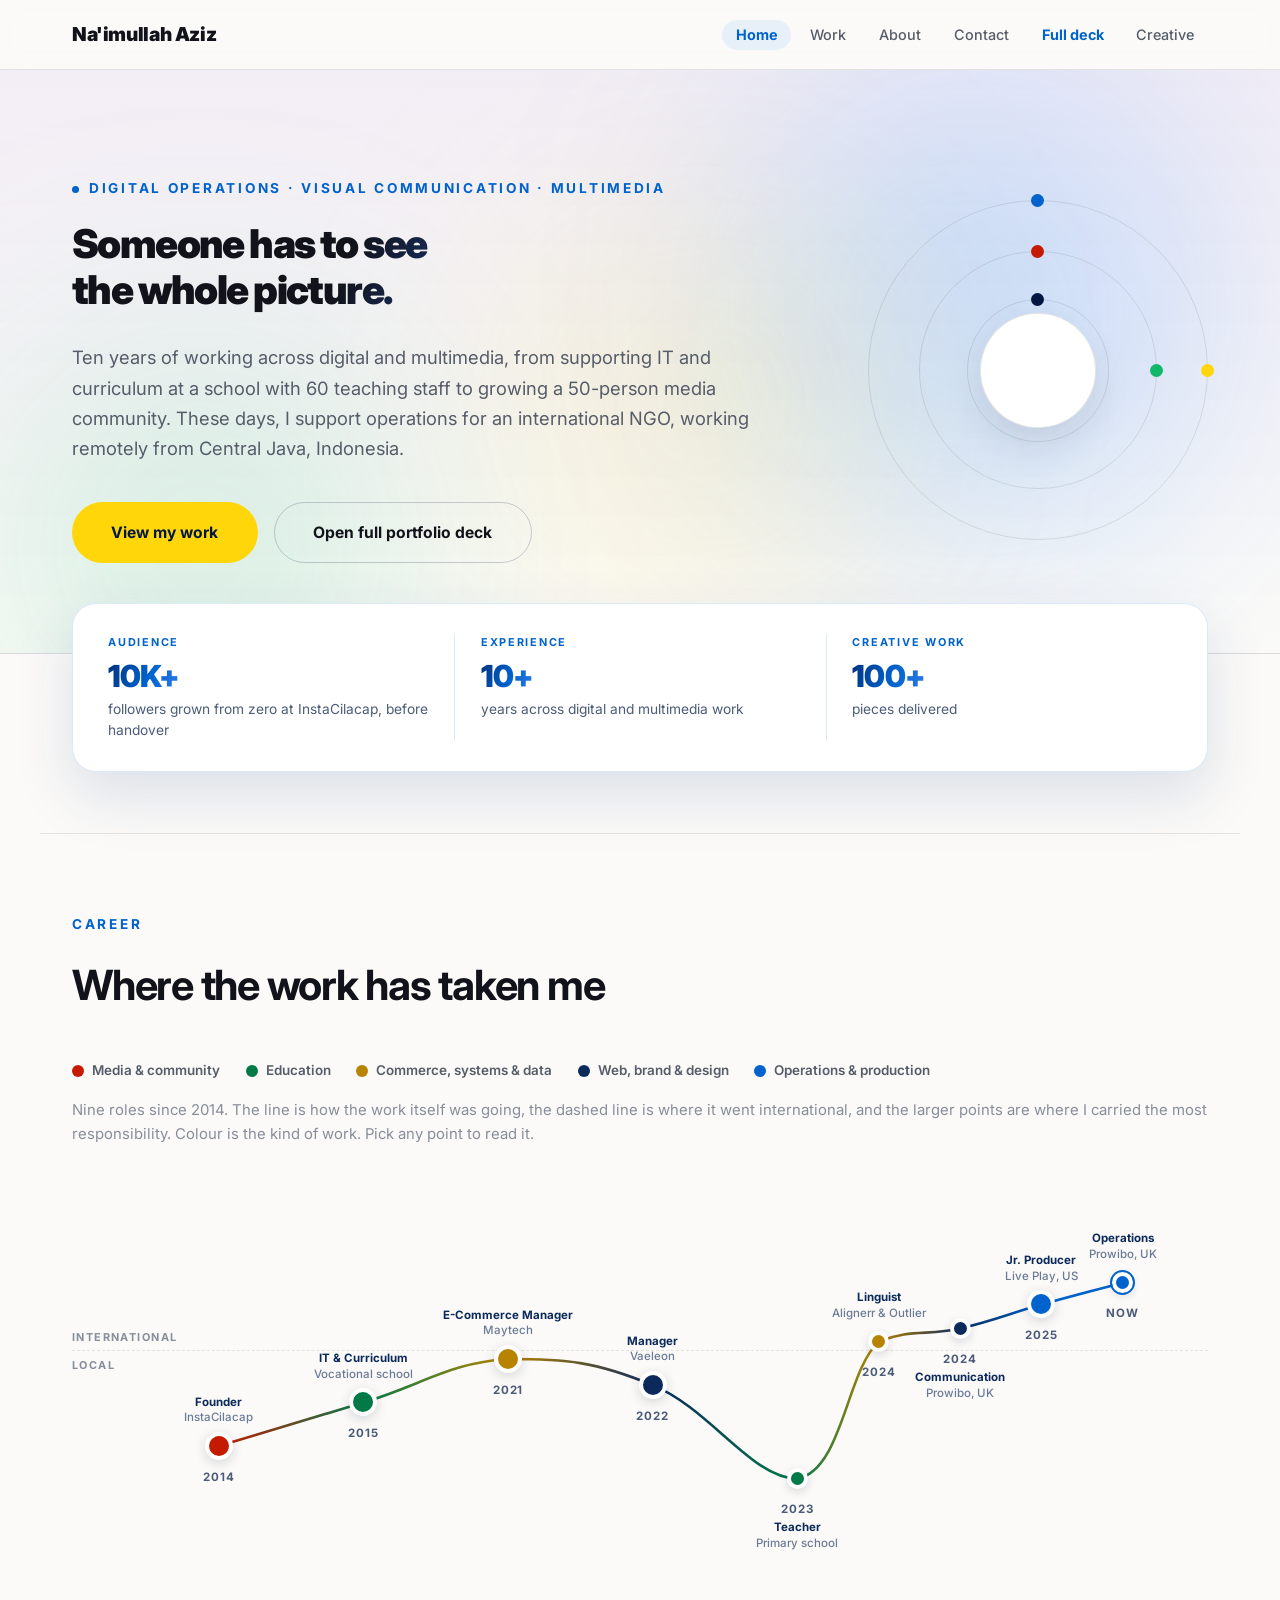
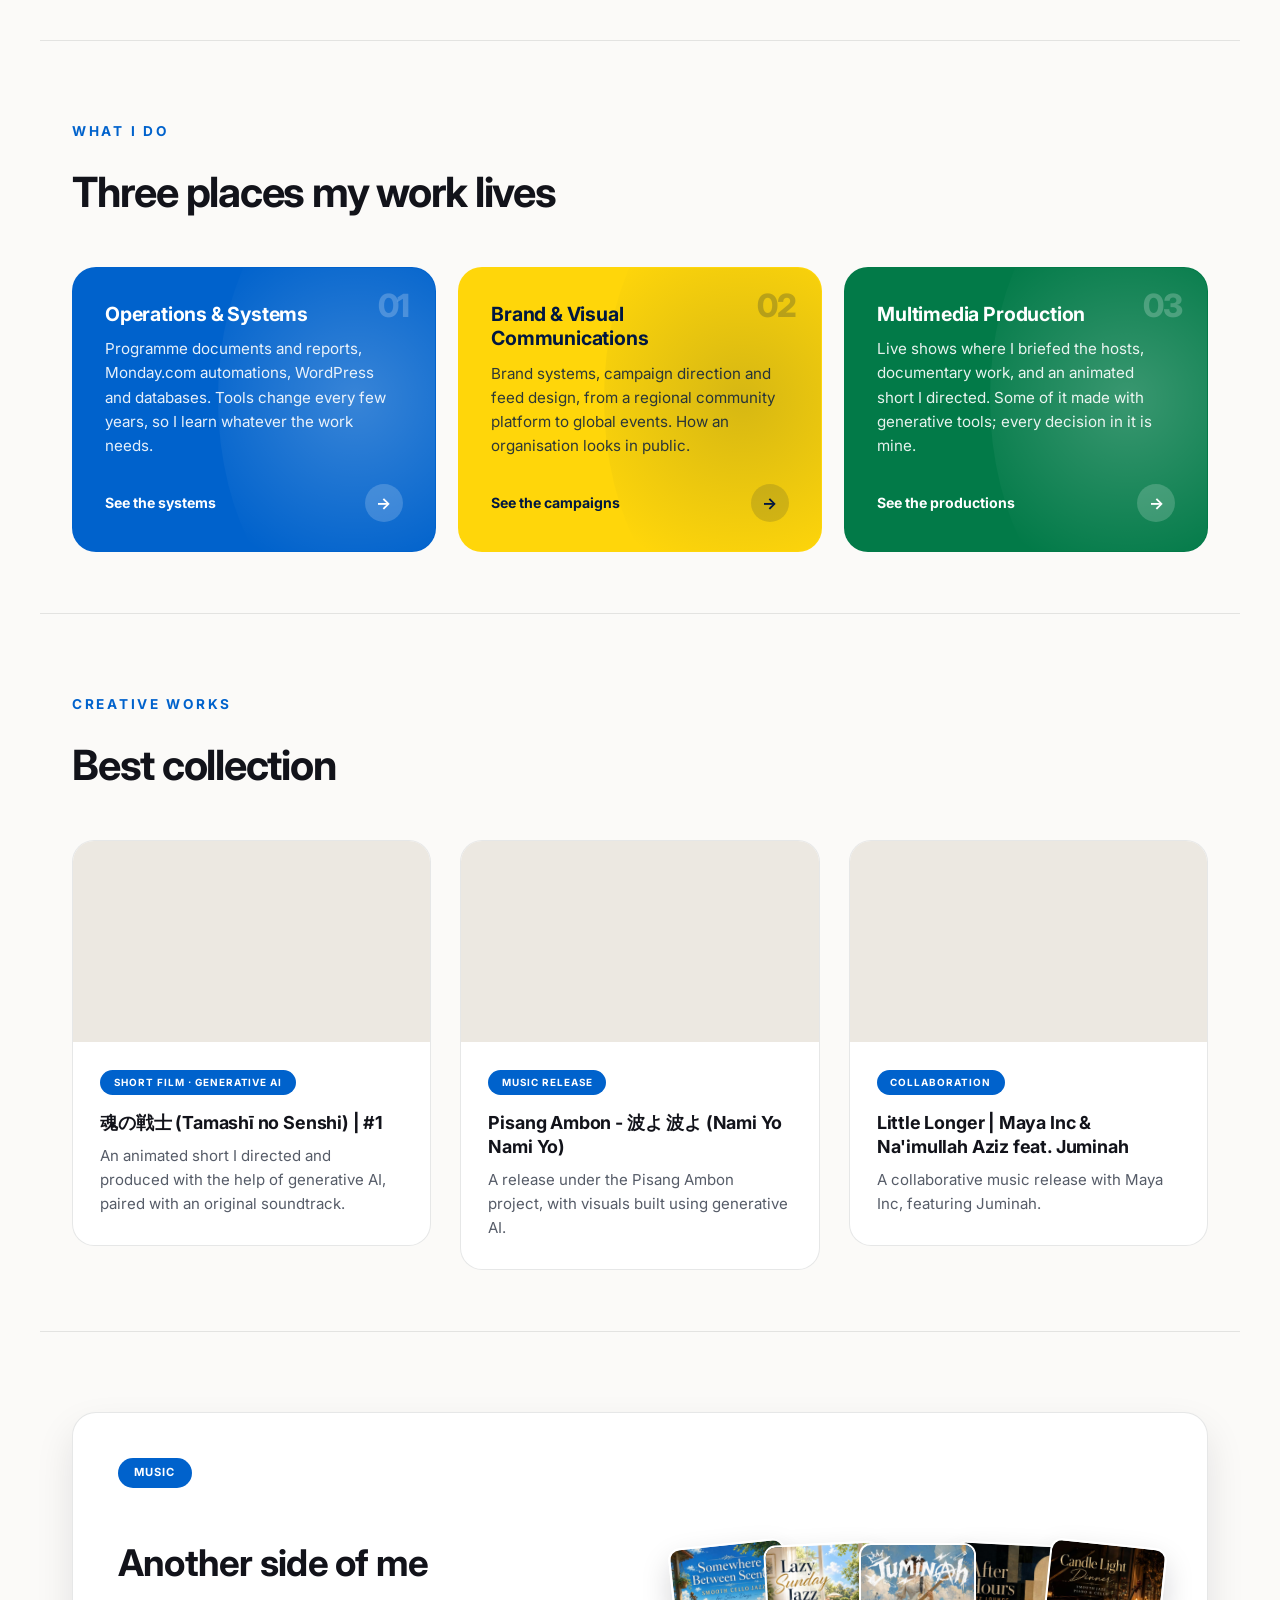
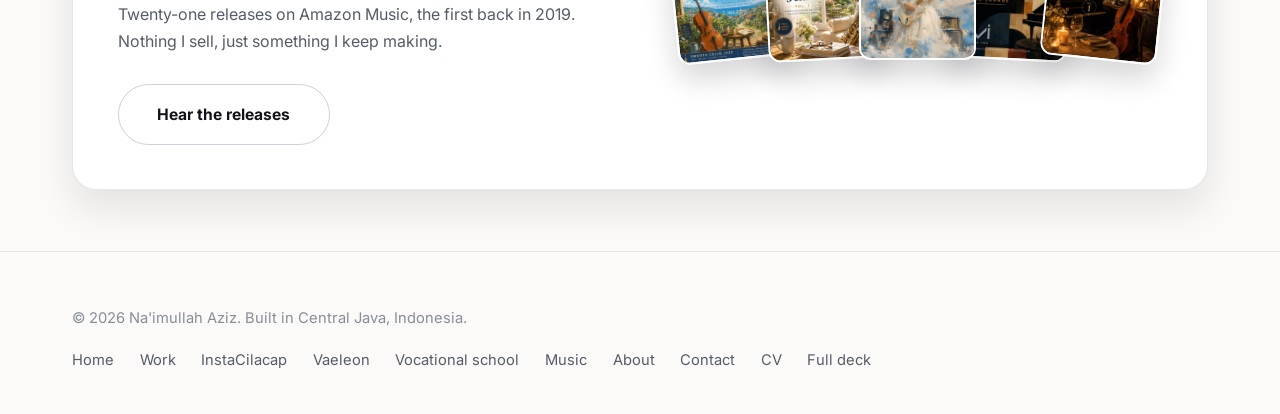
==== commit 1a7f5340: "Add a page for the vocational school role A dedicated page for 2015 to 2023, built only from the CV " ====
--- a/index.html
+++ b/index.html
@@ -231,6 +231,9 @@
                             <li><b>Brought teaching staff and students up to date</b> on current digital systems and tools, and was regularly invited to speak as a subject resource.</li>
                             <li>Built and managed the school's digital presence from scratch, covering website, YouTube and Instagram, and handed over all channels to staff.</li>
                         </ul>
+                        <div class="tl-cta">
+                            <a class="btn btn-cta" href="project-vocational.html">Read more</a>
+                        </div>
                     </div>
                 </div>
 
@@ -482,6 +485,7 @@
                 <a href="work.html">Work</a>
                 <a href="project-instacilacap.html">InstaCilacap</a>
                 <a href="project-vaeleon.html">Vaeleon</a>
+                <a href="project-vocational.html">Vocational school</a>
                 <a href="music.html">Music</a>
                 <a href="about.html">About</a>
                 <a href="contact.html">Contact</a>
--- a/assets/css/main.css
+++ b/assets/css/main.css
@@ -1199,29 +1199,9 @@
 
             .video-card-body { padding: 1.4rem; }
 
-            .nav-toggle { display: flex; }
-            .nav-links {
-                position: absolute;
-                top: 100%; left: 0; right: 0;
-                background: var(--nav-solid);
-                border-bottom: 1px solid var(--border-color);
-                flex-direction: column;
-                padding: 0.5rem 1.4rem 1.4rem;
-                display: none;
-            }
-            .nav-links.open { display: flex; }
-            .nav-links a {
-                margin-left: 0;
-                padding: 0.9rem 0;
-                font-size: 1rem;
-                border-bottom: 1px solid var(--border-color);
-                display: block;
-            }
-            .nav-links a:last-child { border-bottom: none; }
-            .nav-links a { padding: 0.9rem 0; border-radius: 0; }
-            .nav-links a:hover,
-            .nav-links a:focus-visible,
-            .nav-links a[aria-current="page"] { background: transparent; }
+            /* Menu hamburger dipindah ke blok 860px di bawah blok laci,
+               supaya satu batas saja yang menentukan bentuk navbar. */
+            .nav-links { padding: 0.5rem 1.4rem 1.4rem; }
             .iframe-head { padding: 1.2rem 1.3rem; }
             .iframe-head h2 { font-size: 1.15rem; }
 
@@ -3335,7 +3315,42 @@
            baru muncul saat diklik, jauh setelah animasi itu selesai. */
         .js .nav-menu a { animation: none; }
 
-        @media (max-width: 980px) {
+        /* Menu hamburger. Satu batas untuk semua aturan navbar: 860px di
+           sini, 861px untuk navbar mendatar di bawah, dan 861px juga di
+           main.js. Dulu tombol hamburger baru muncul di 768px sementara
+           gaya laci versi HP sudah aktif di 980px, jadi di antara keduanya
+           menunya pecah ke beberapa baris. Navbar mendatar butuh sekitar
+           640px plus padding, jadi 861px masih memberi ruang lega. */
+        @media (max-width: 860px) {
+            .nav-toggle { display: flex; }
+            .nav-links {
+                position: absolute;
+                top: 100%; left: 0; right: 0;
+                background: var(--nav-solid);
+                border-bottom: 1px solid var(--border-color);
+                flex-direction: column;
+                padding: 0.5rem 2rem 1.4rem;
+                display: none;
+            }
+            .nav-links.open { display: flex; }
+            .nav-links a {
+                margin-left: 0;
+                padding: 0.9rem 0;
+                font-size: 1rem;
+                border-bottom: 1px solid var(--border-color);
+                display: block;
+                border-radius: 0;
+            }
+            .nav-links a:last-child { border-bottom: none; }
+            .nav-links a:hover,
+            .nav-links a:focus-visible,
+            .nav-links a[aria-current="page"] { background: transparent; }
+        }
+        @media (max-width: 768px) {
+            .nav-links { padding: 0.5rem 1.4rem 1.4rem; }
+        }
+
+        @media (max-width: 860px) {
             .nav-group { display: block; }
             .nav-parent {
                 width: 100%;
@@ -3567,10 +3582,14 @@
            tegak, dan line-height tombol 1.2 supaya pilnya 30px seperti
            tautan. Hanya di layar lebar; di menu hamburger semua butirnya
            sudah sama tinggi (55px) dan menurun. */
-        @media (min-width: 981px) {
+        @media (min-width: 861px) {
+            /* nowrap: sebelum batas hamburger, butirnya tidak boleh turun
+               baris atau labelnya patah ("Full deck" jadi dua baris). */
             .nav-links {
                 display: flex;
                 align-items: center;
+                flex-wrap: nowrap;
+                white-space: nowrap;
             }
             /* Sebagai butir flex, tautan ikut dihitung padding-nya, jadi
                tautan dan tombol sama-sama diberi line-height 1.2 supaya
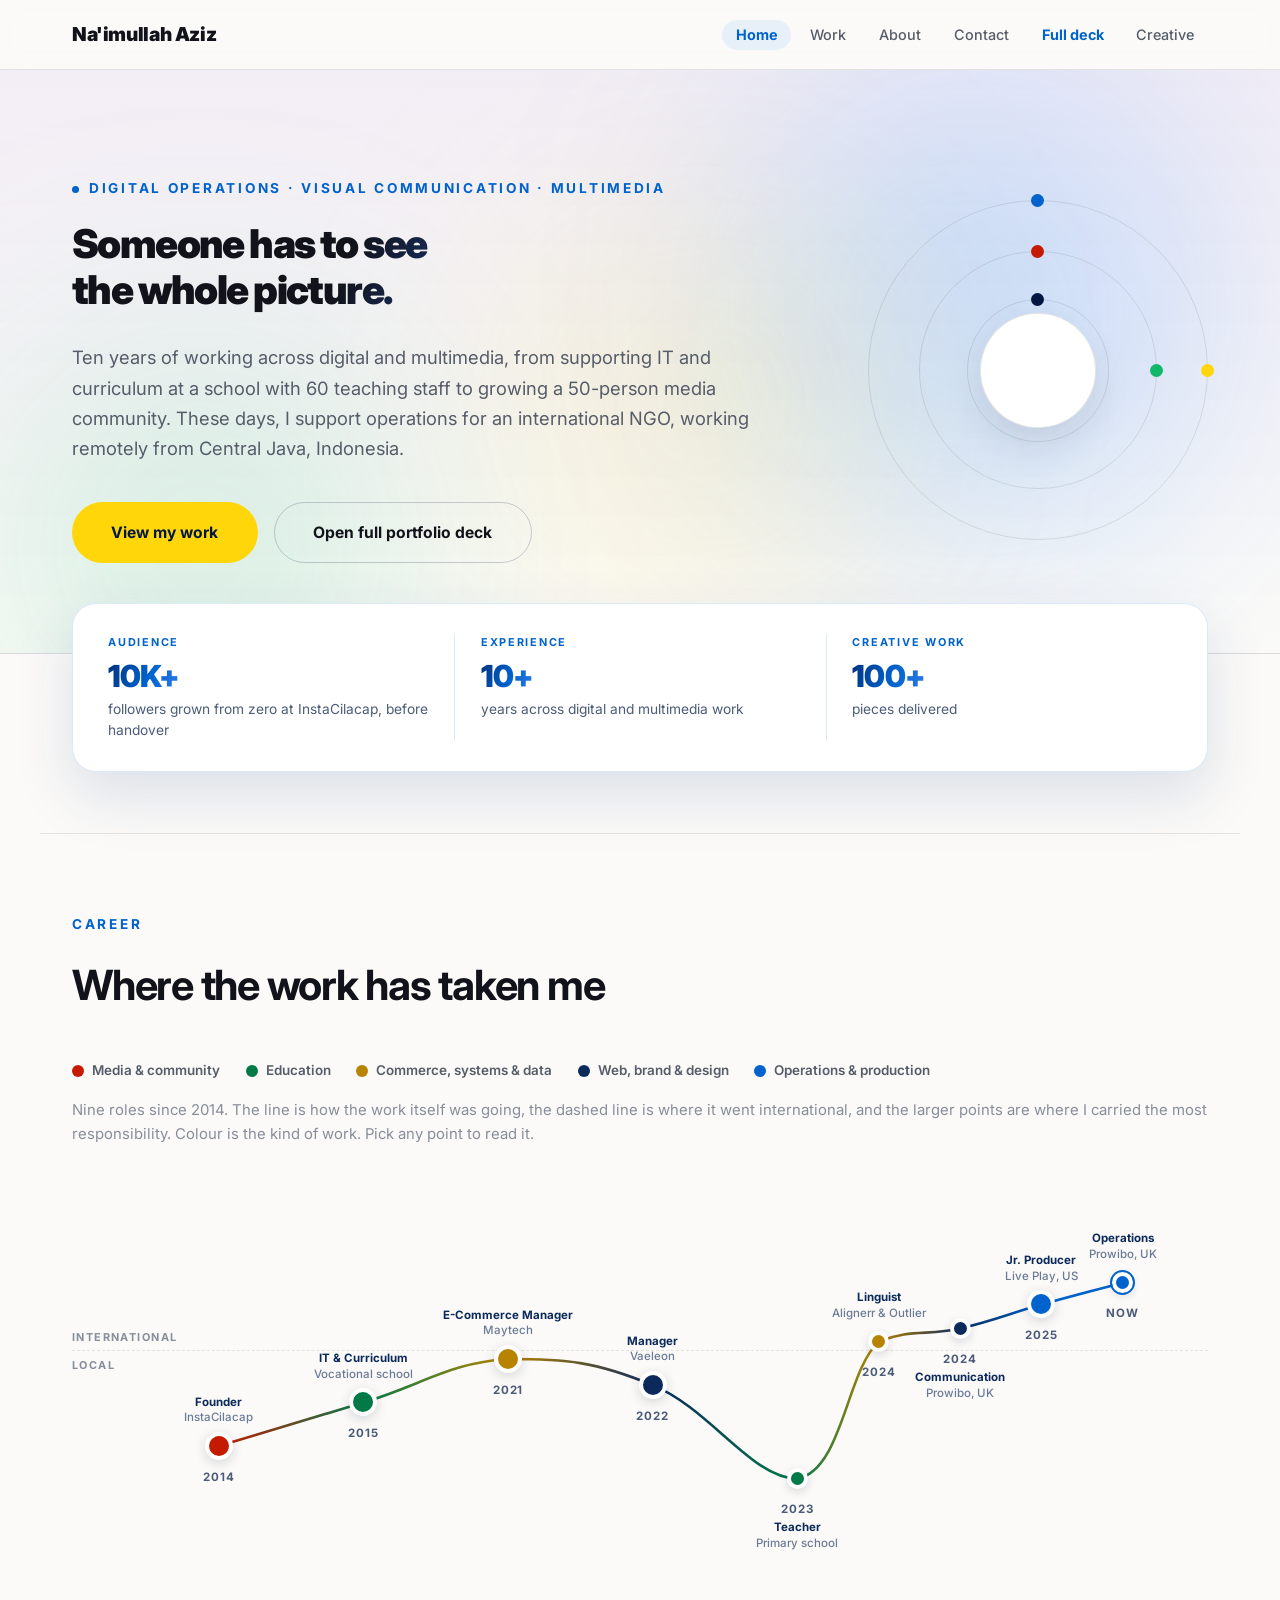
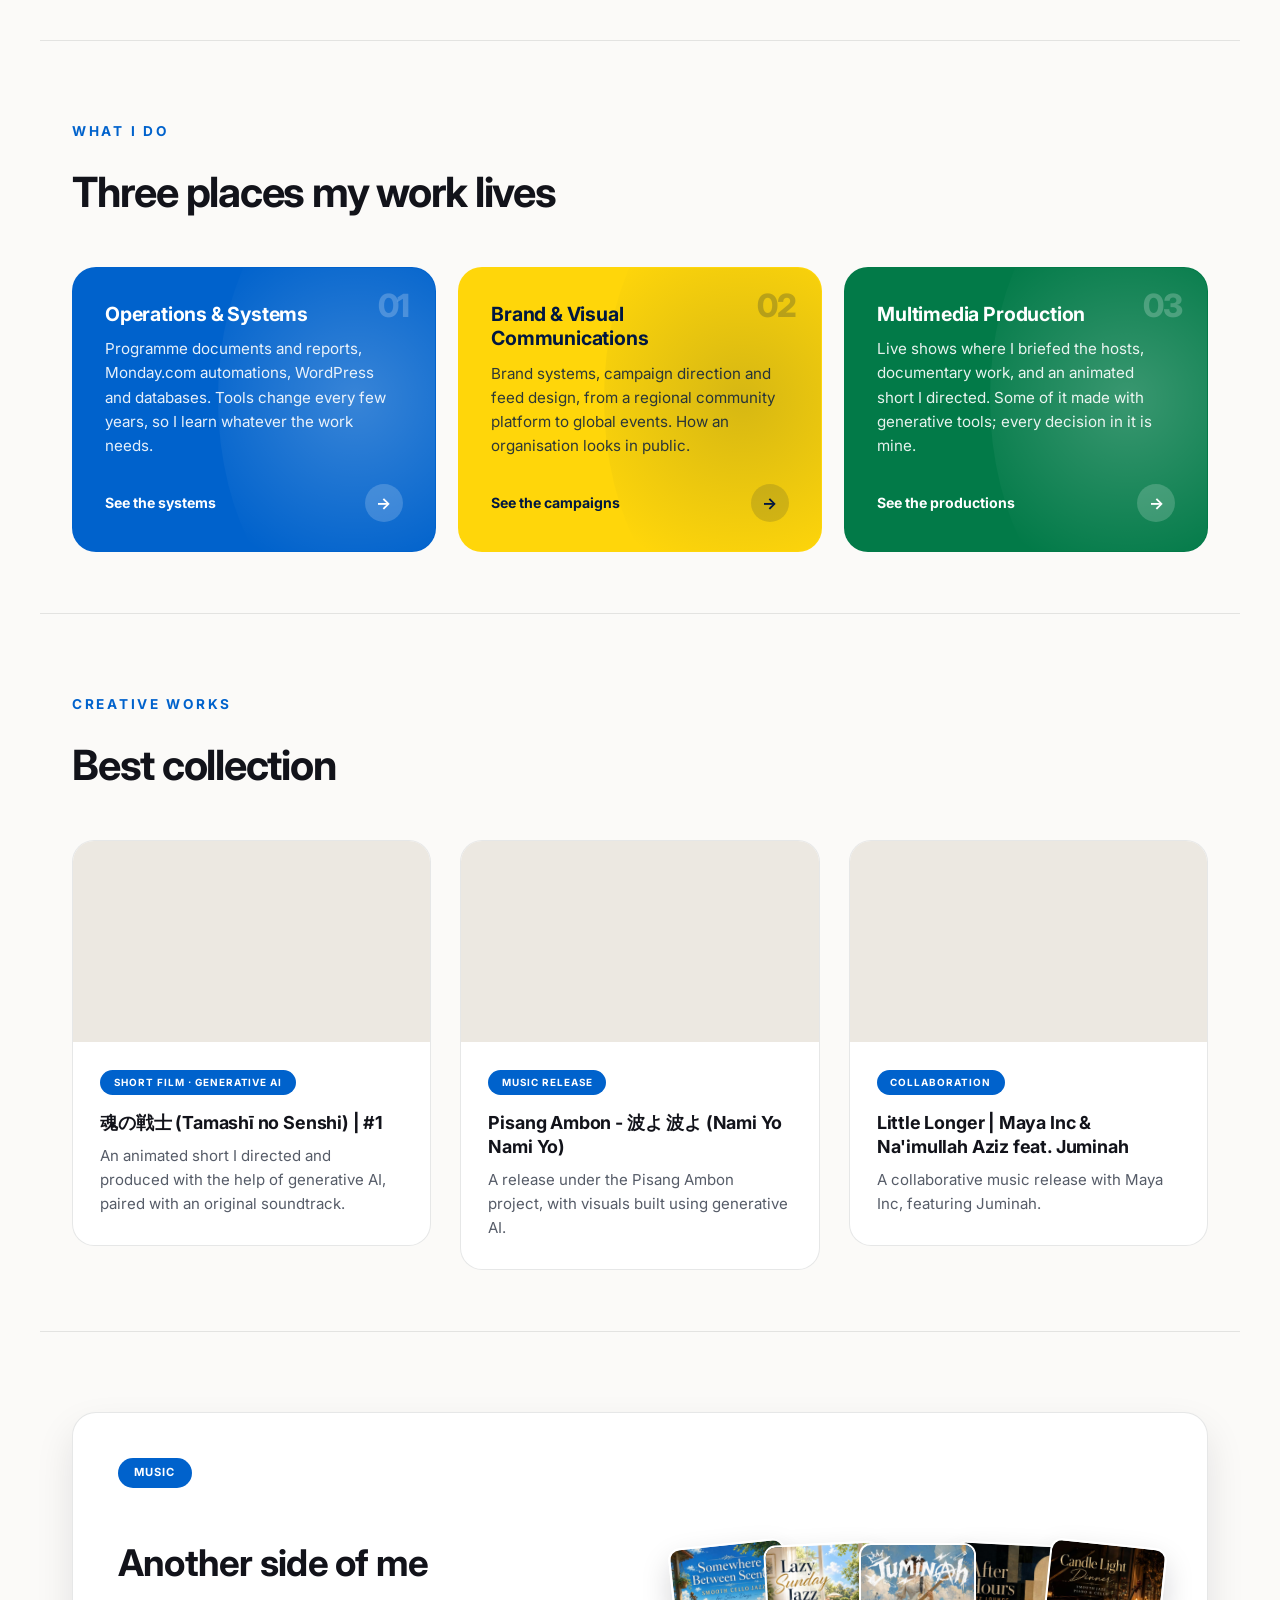
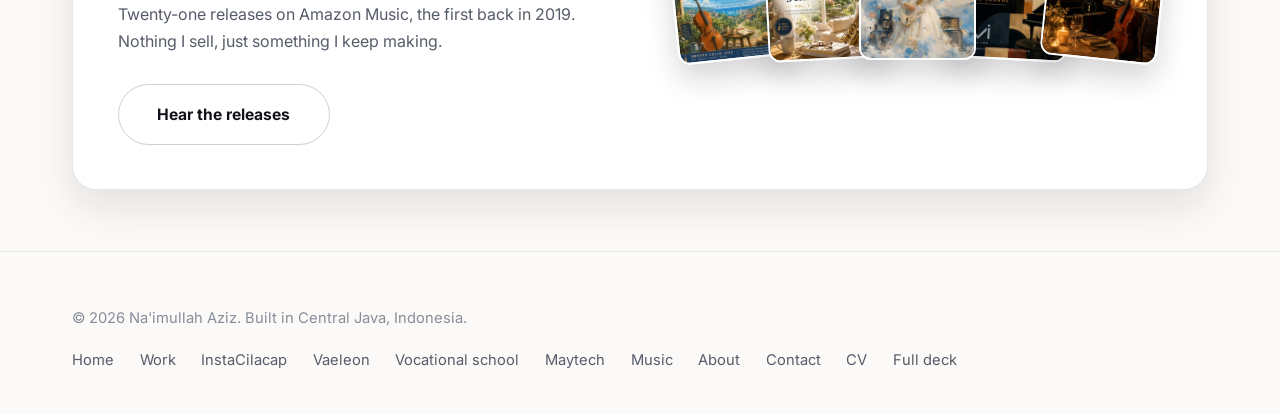
==== commit a3df9ff8: "Add a page for the Maytech e-commerce role Built from the CV facts and the live SIPLah store, where " ====
--- a/index.html
+++ b/index.html
@@ -251,6 +251,9 @@
                             <li>Supplied IT equipment to schools through Indonesia's government procurement platform (SIPLah).</li>
                             <li>Managed the online store end to end, plus the company website, hosting, orders and buyer communication.</li>
                         </ul>
+                        <div class="tl-cta">
+                            <a class="btn btn-cta" href="project-maytech.html">Read more</a>
+                        </div>
                     </div>
                 </div>
 
@@ -486,6 +489,7 @@
                 <a href="project-instacilacap.html">InstaCilacap</a>
                 <a href="project-vaeleon.html">Vaeleon</a>
                 <a href="project-vocational.html">Vocational school</a>
+                <a href="project-maytech.html">Maytech</a>
                 <a href="music.html">Music</a>
                 <a href="about.html">About</a>
                 <a href="contact.html">Contact</a>
